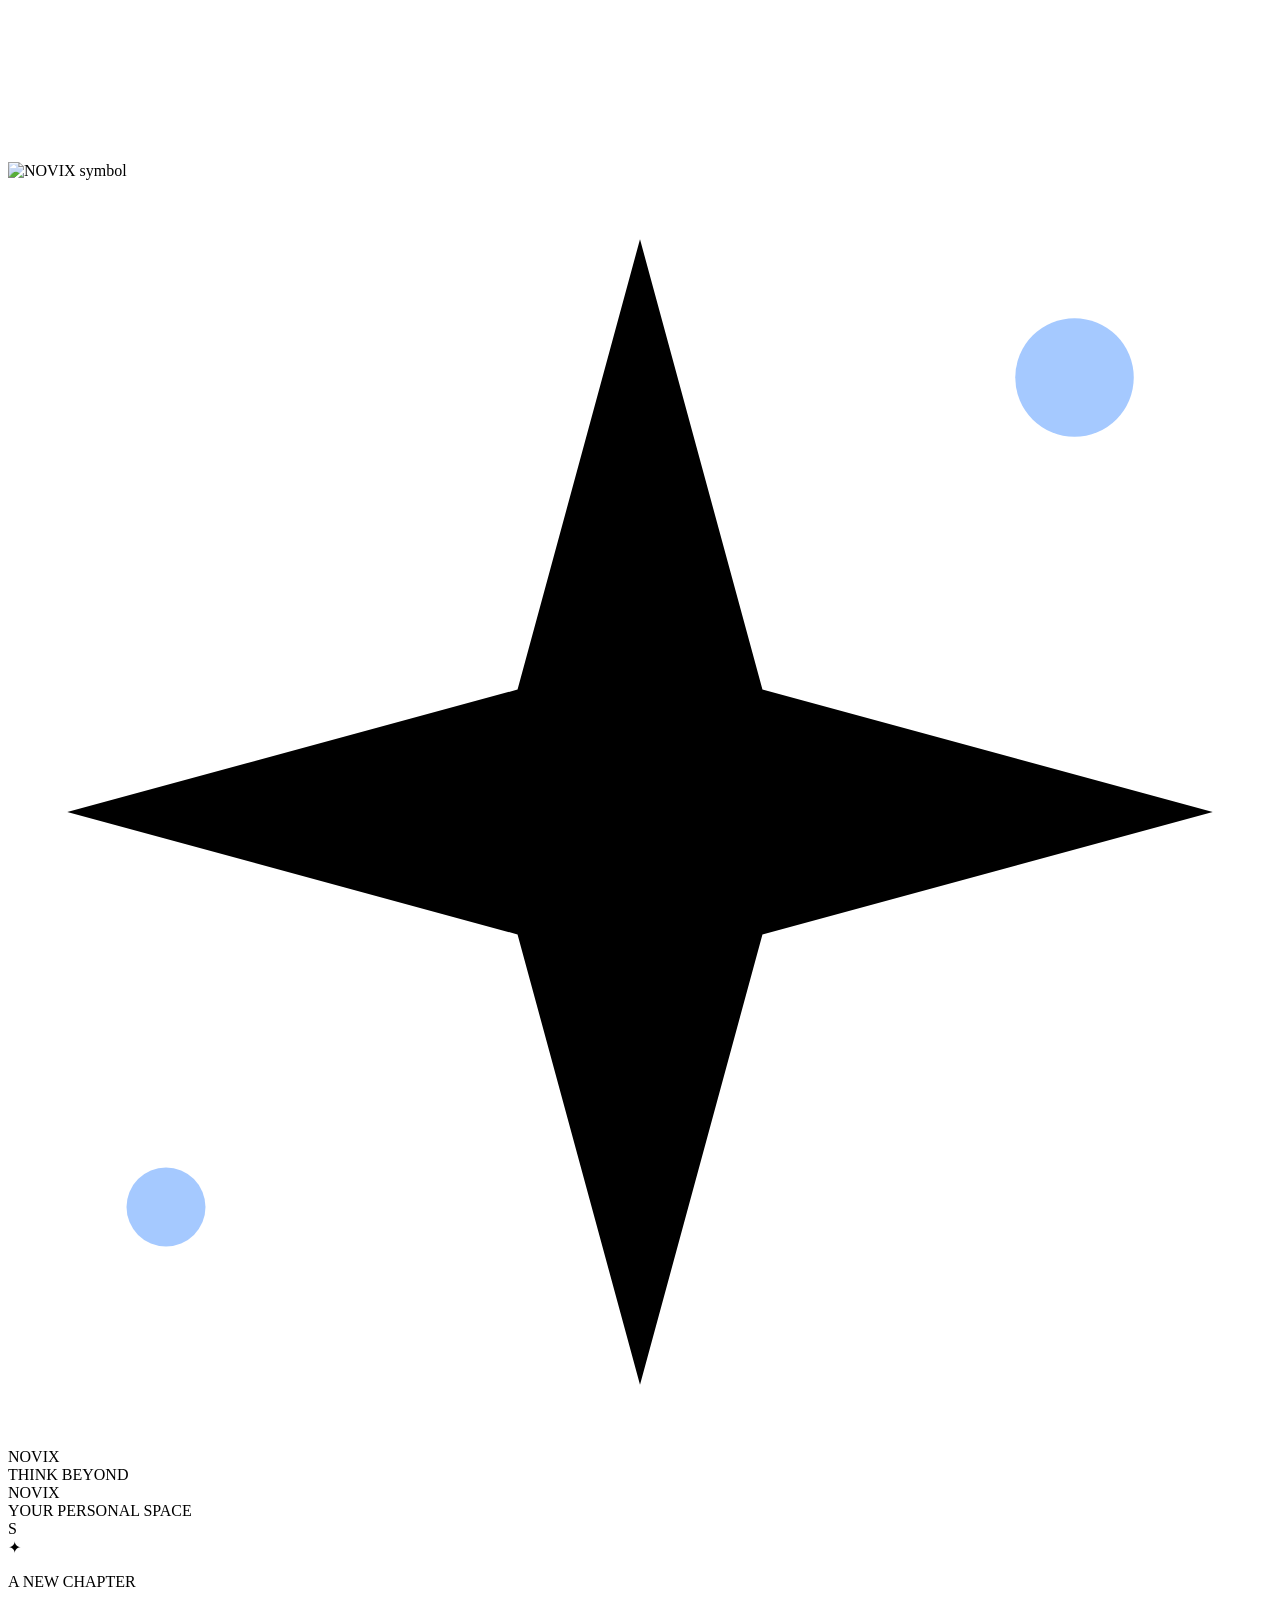
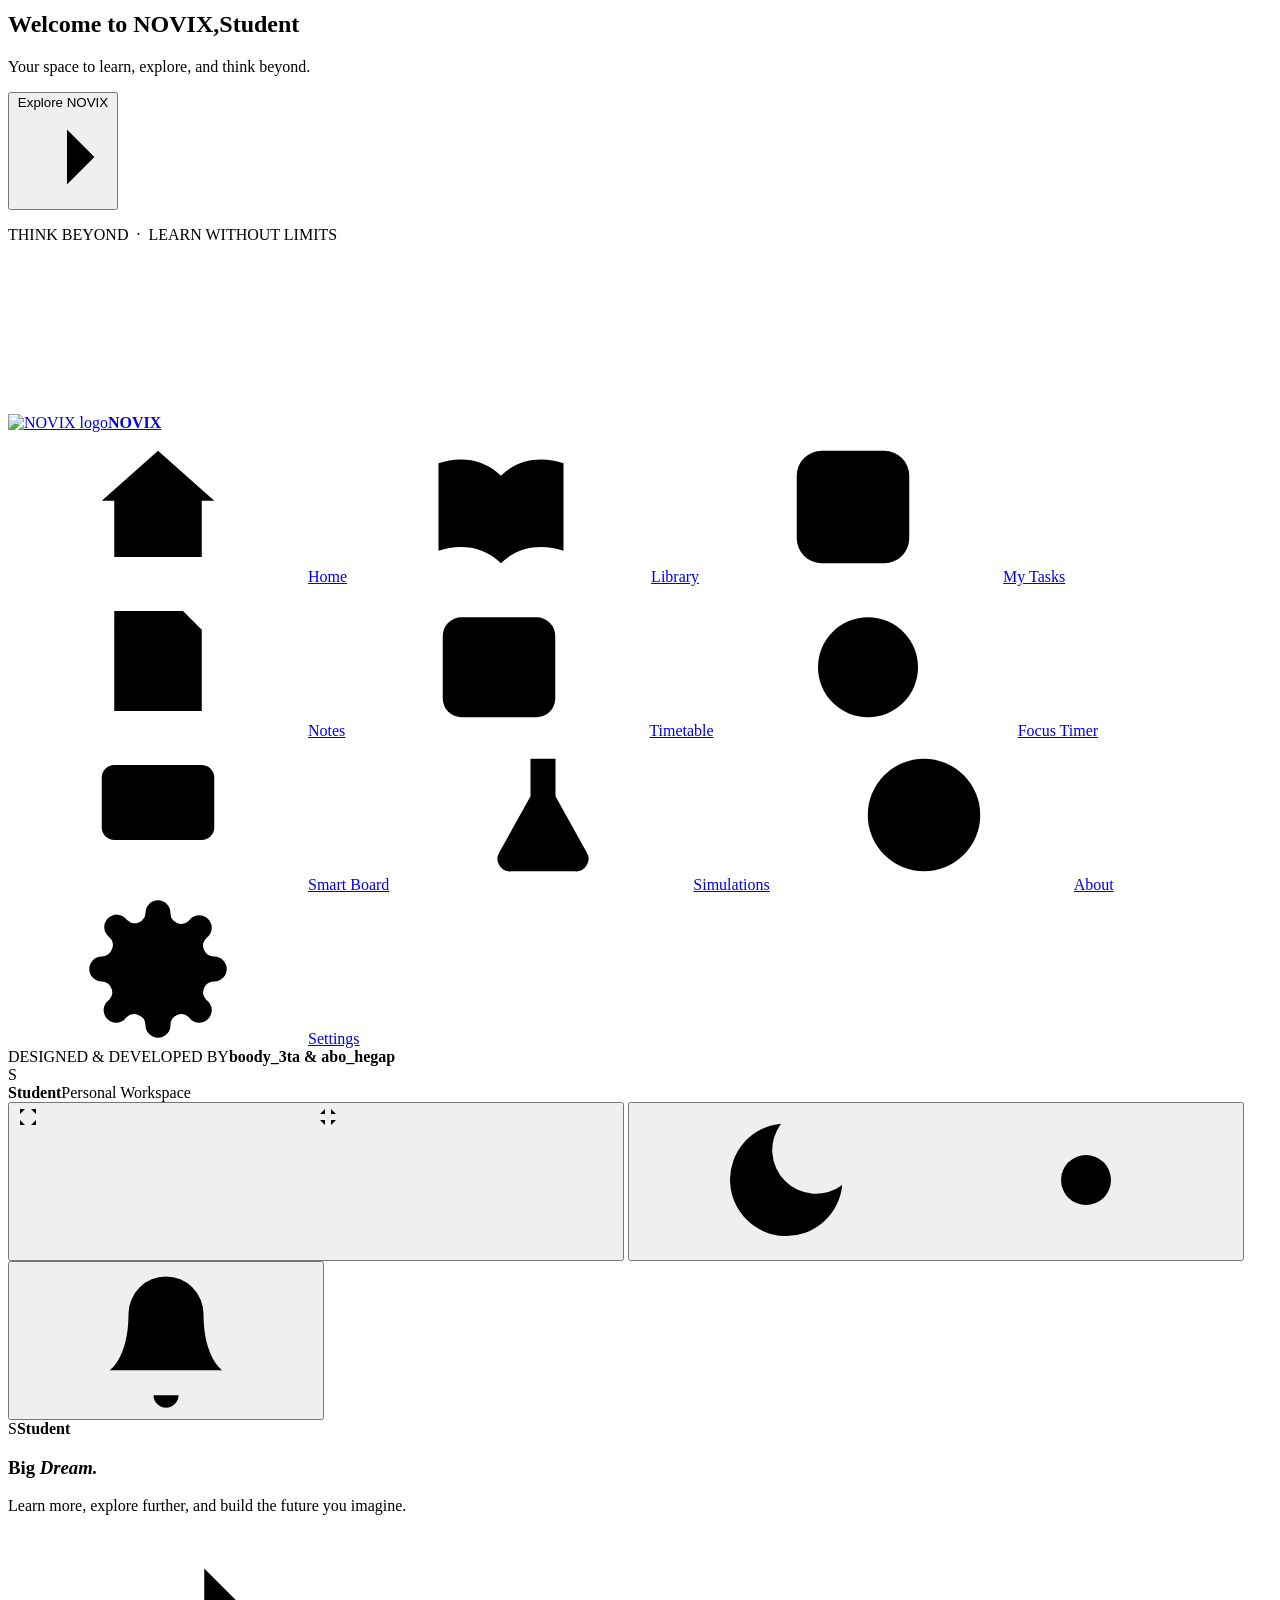
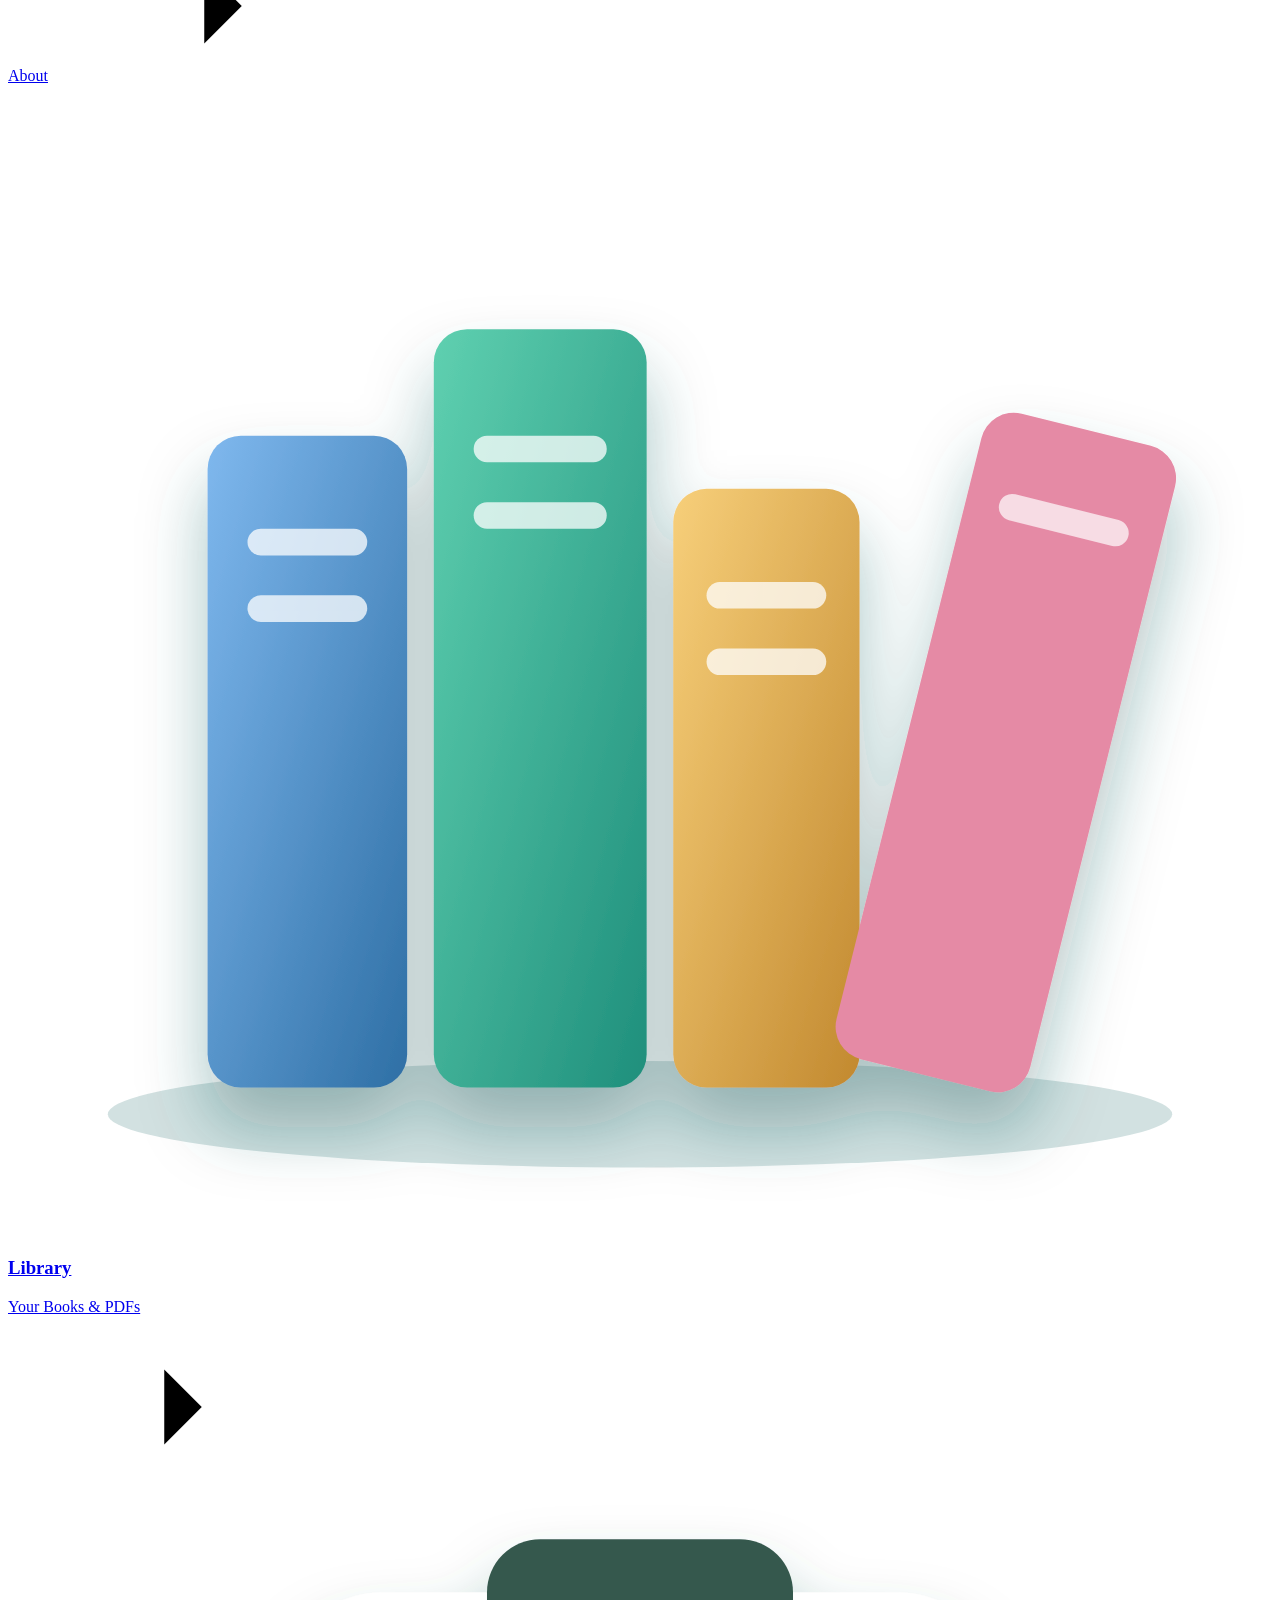
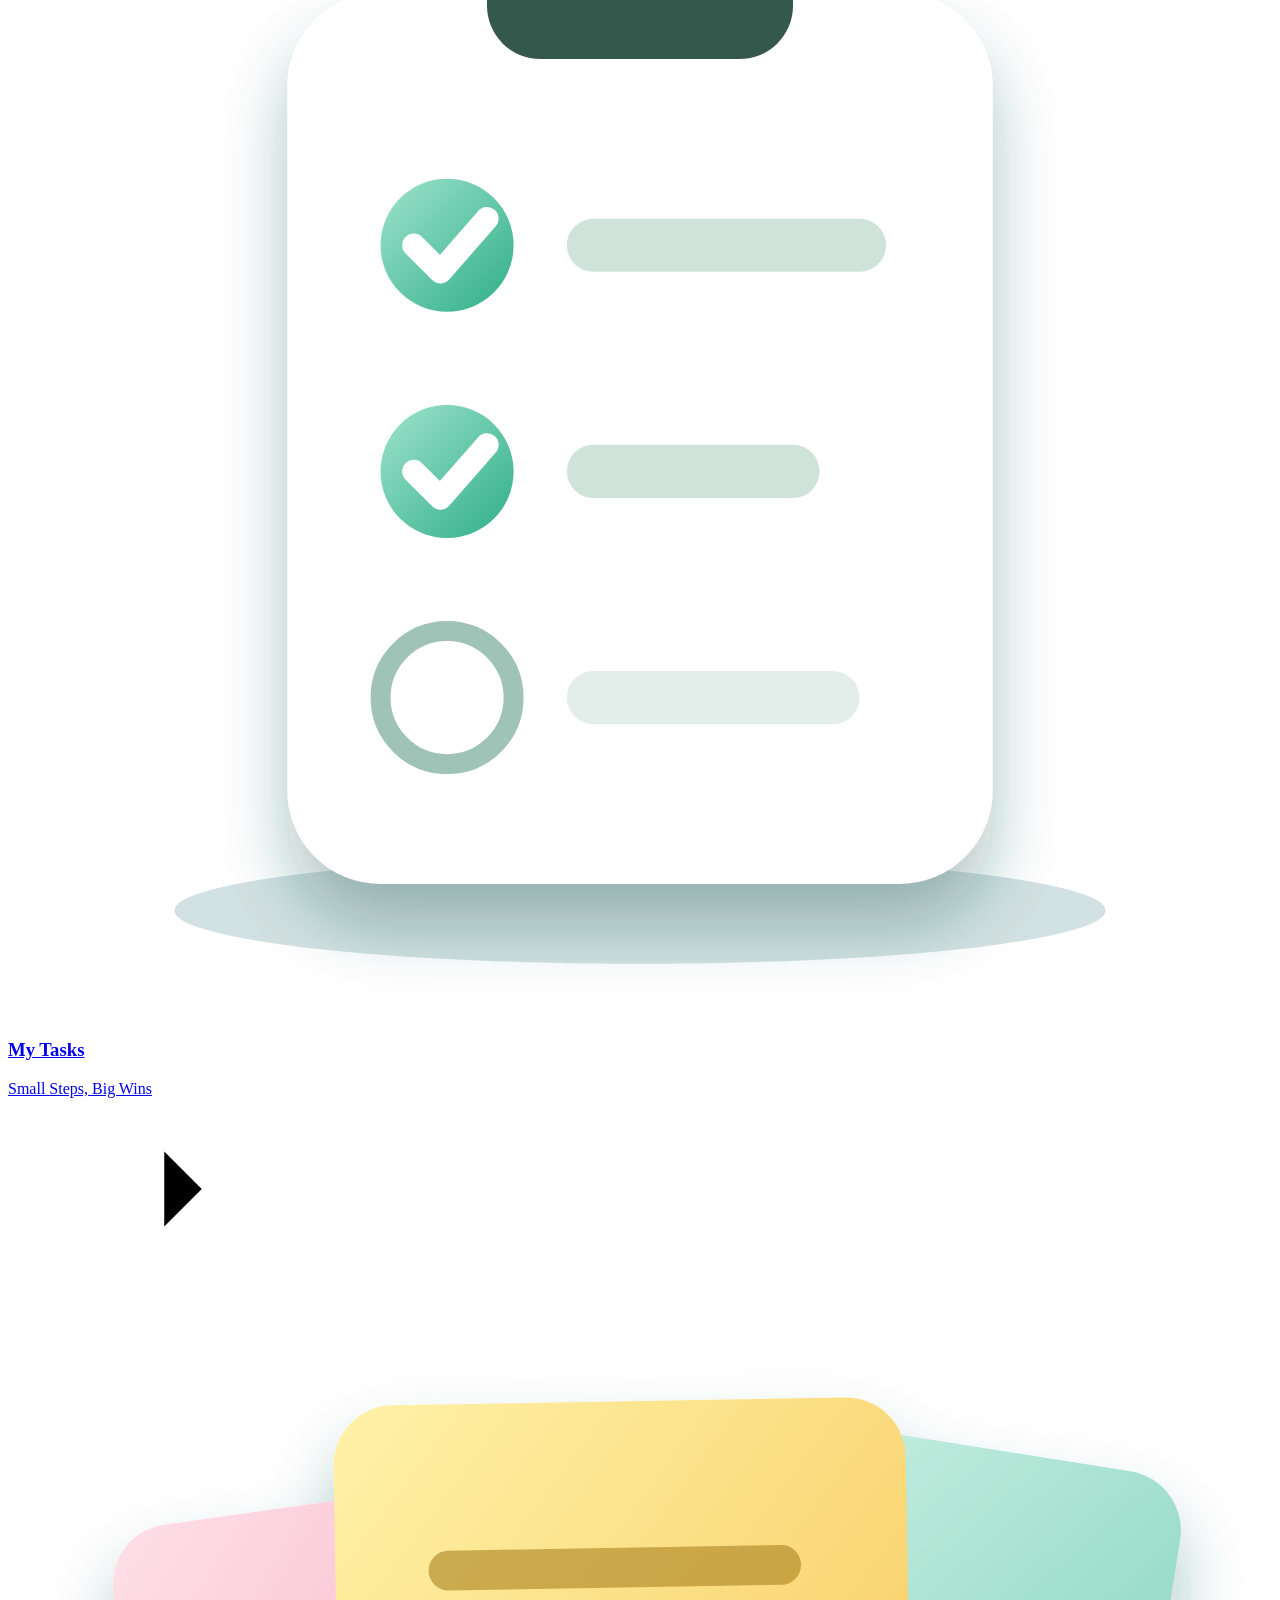
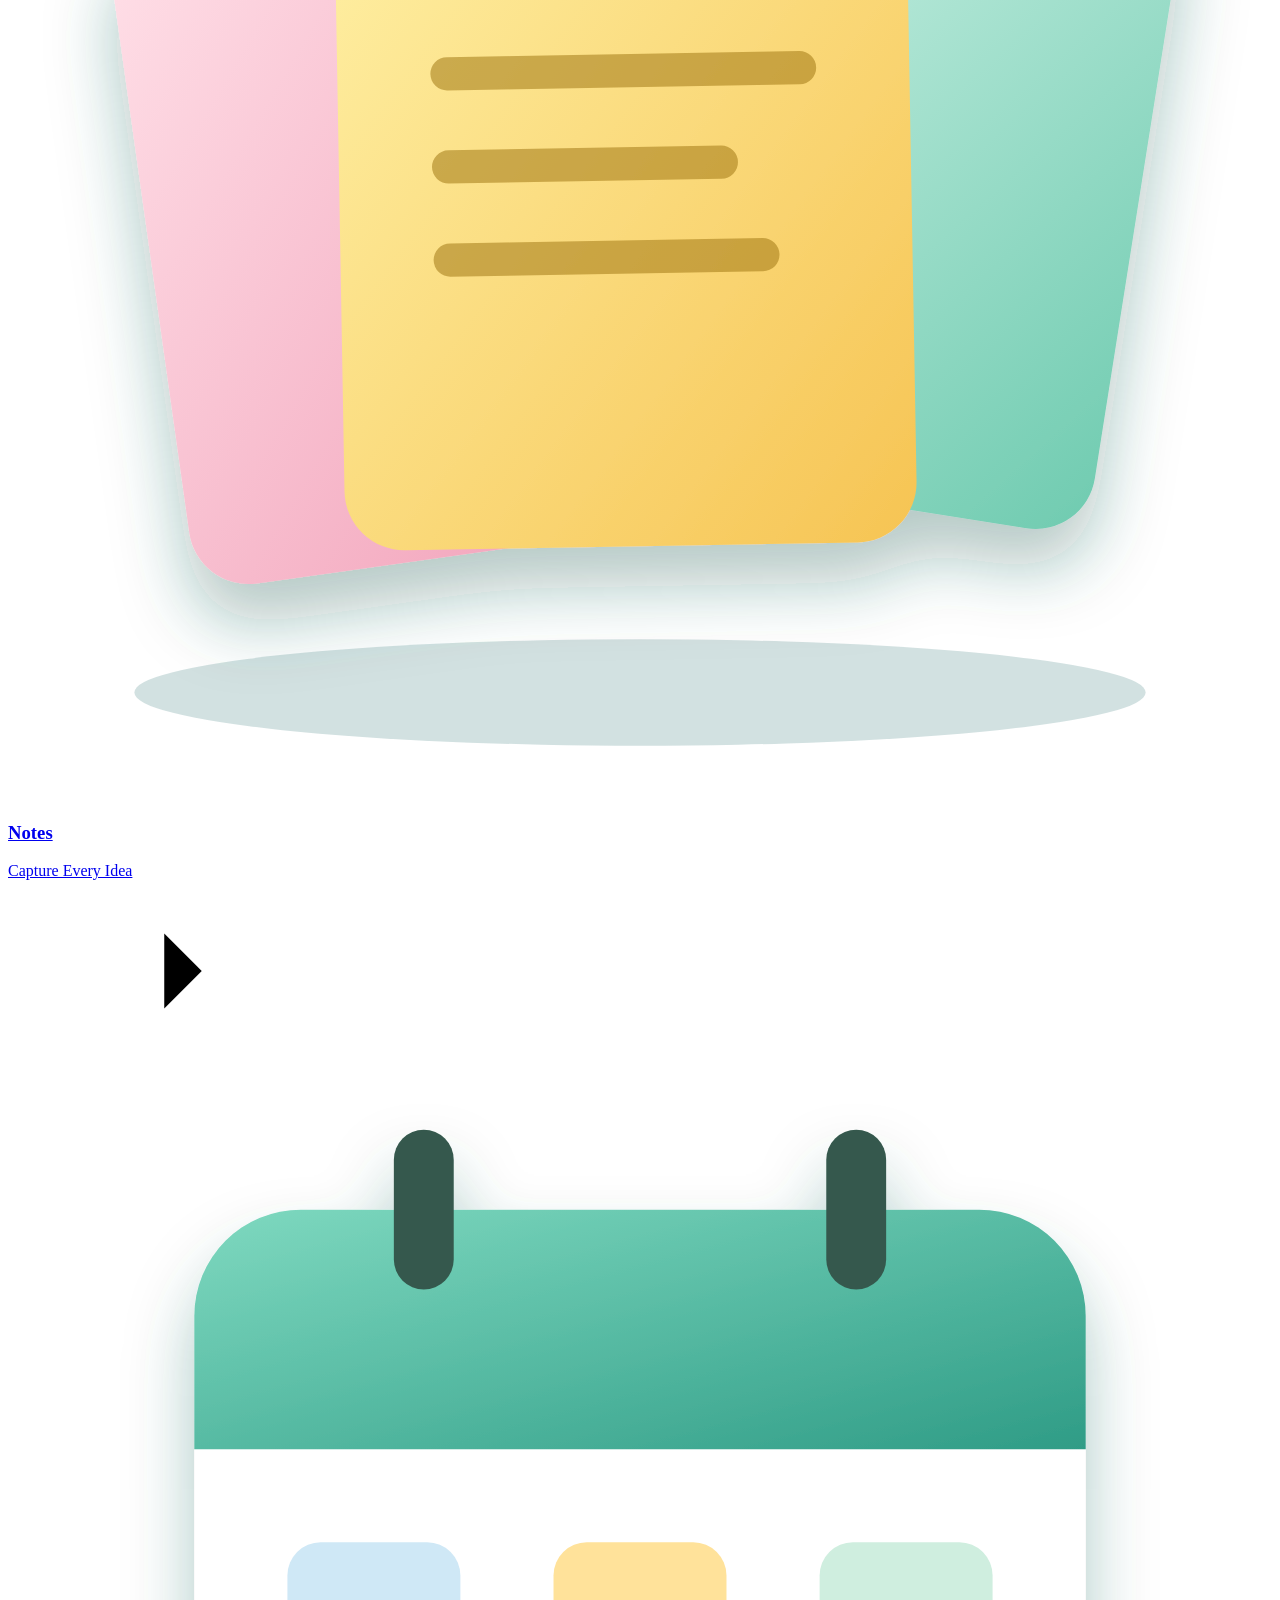
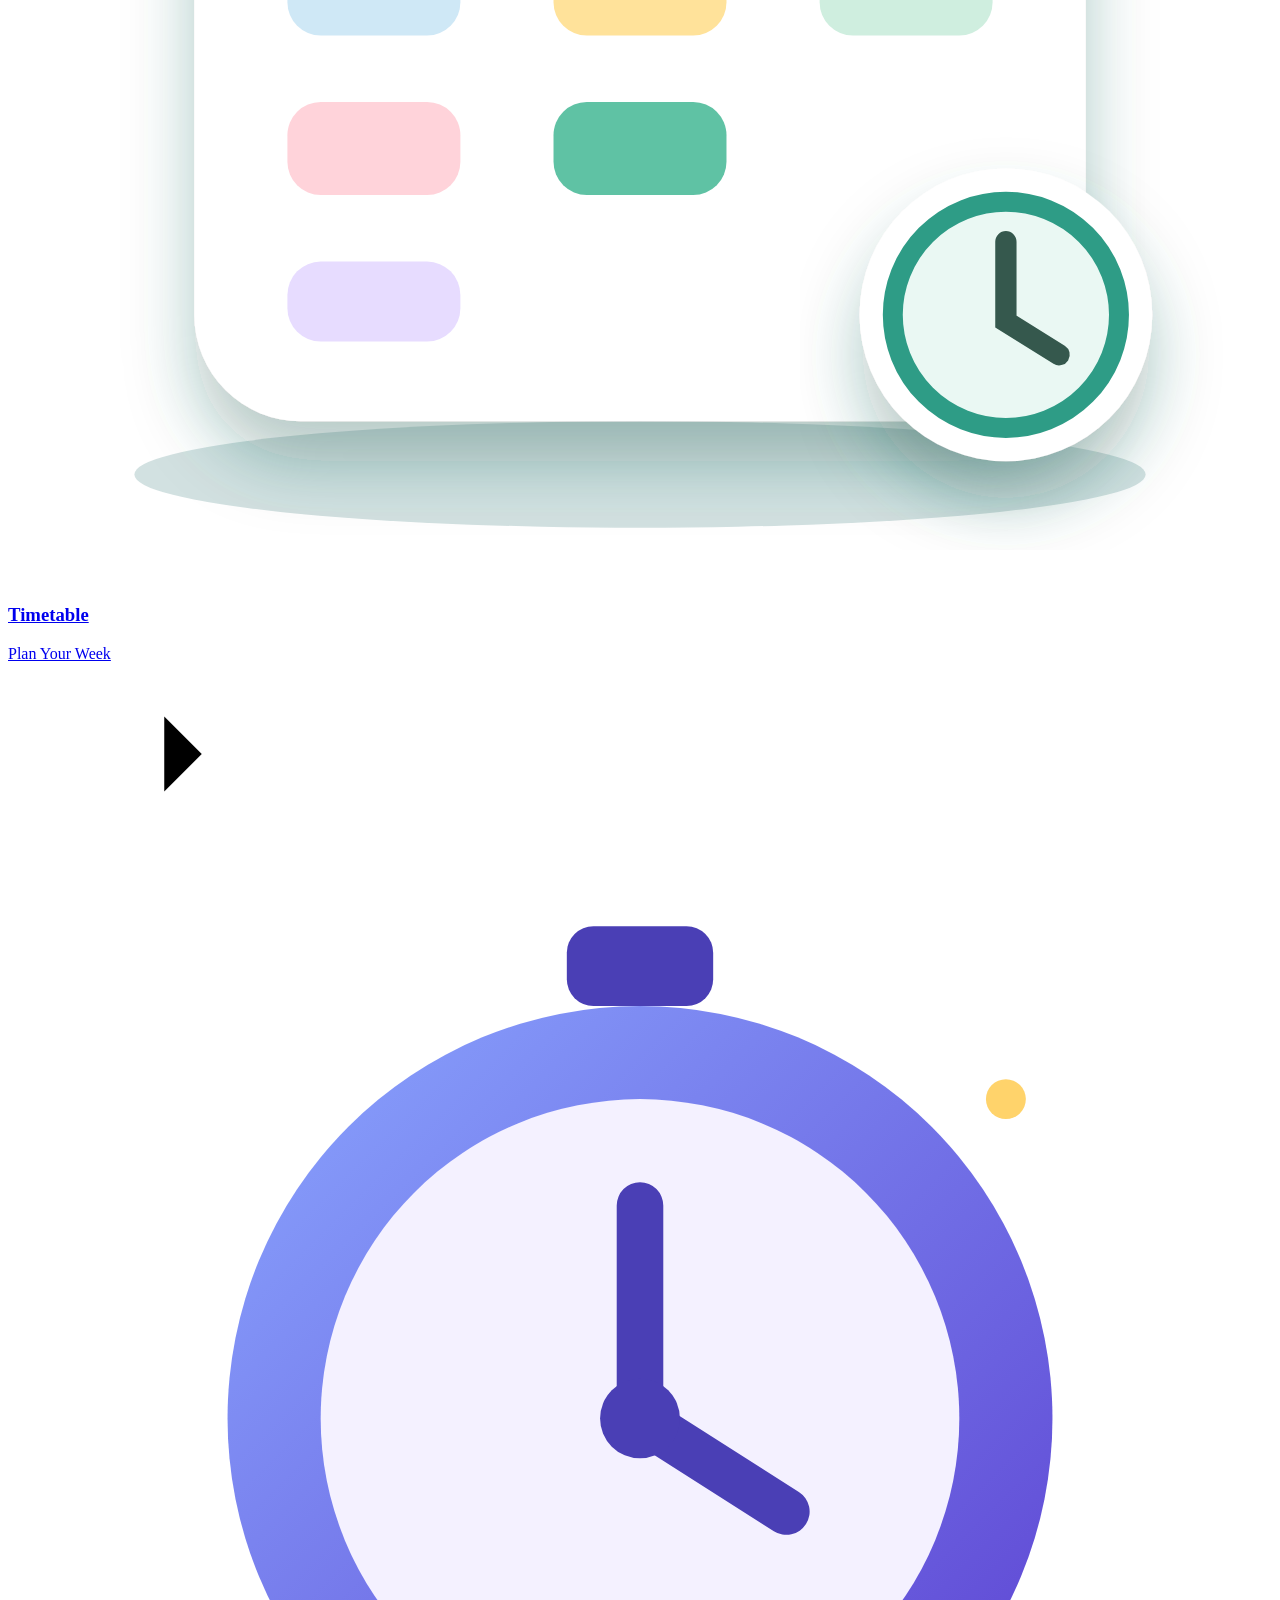
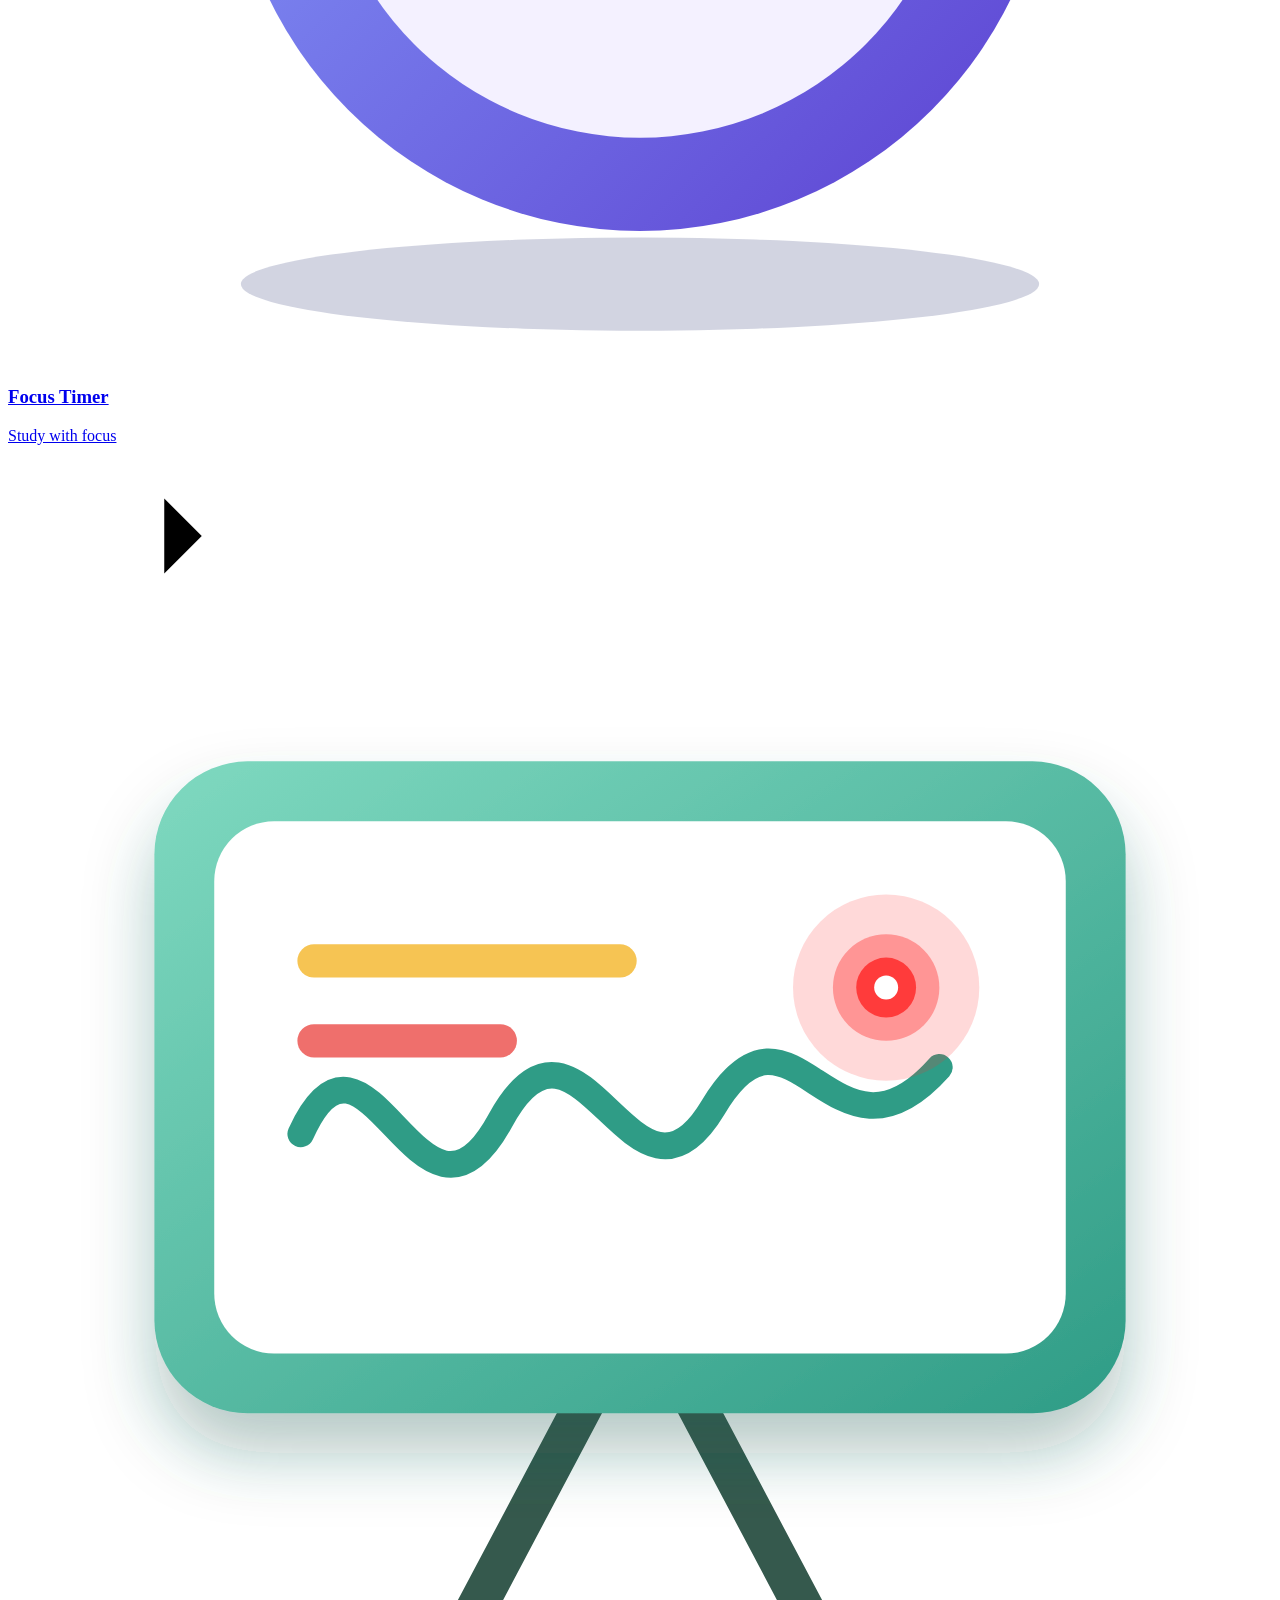
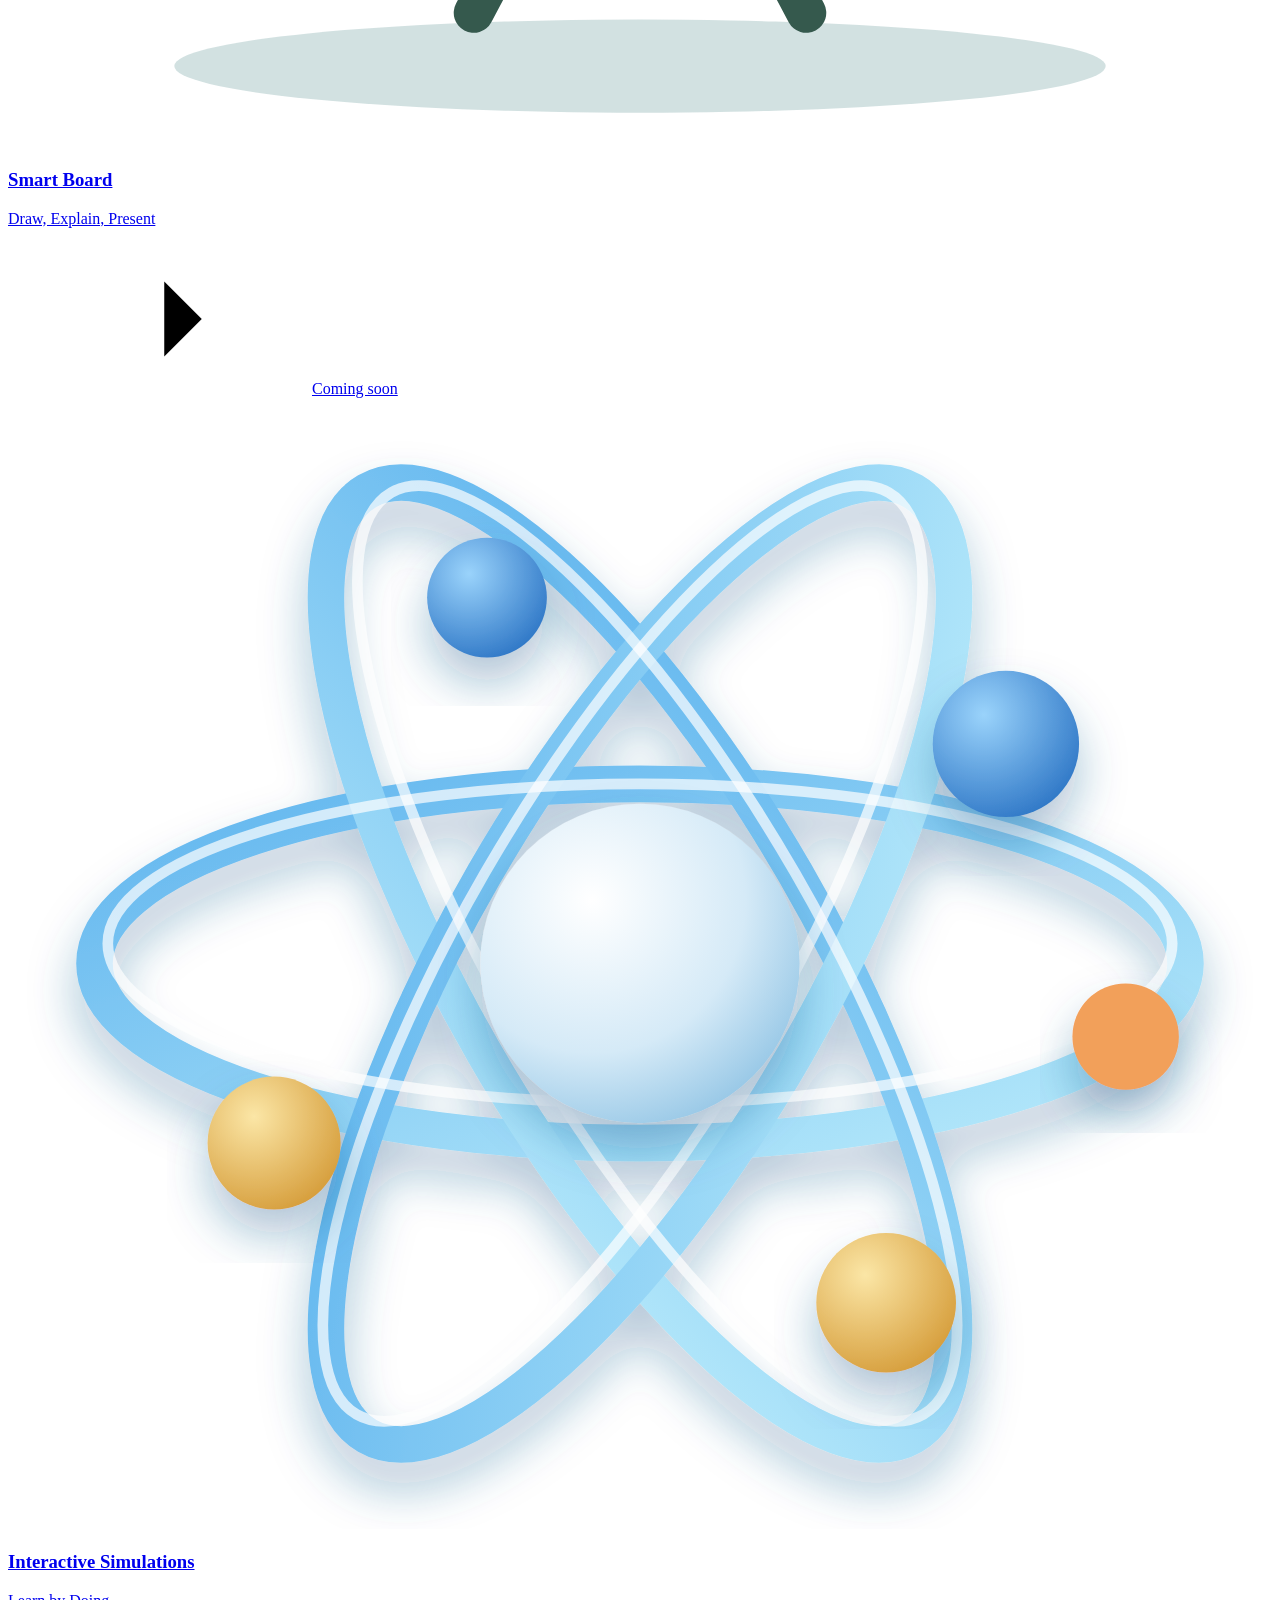
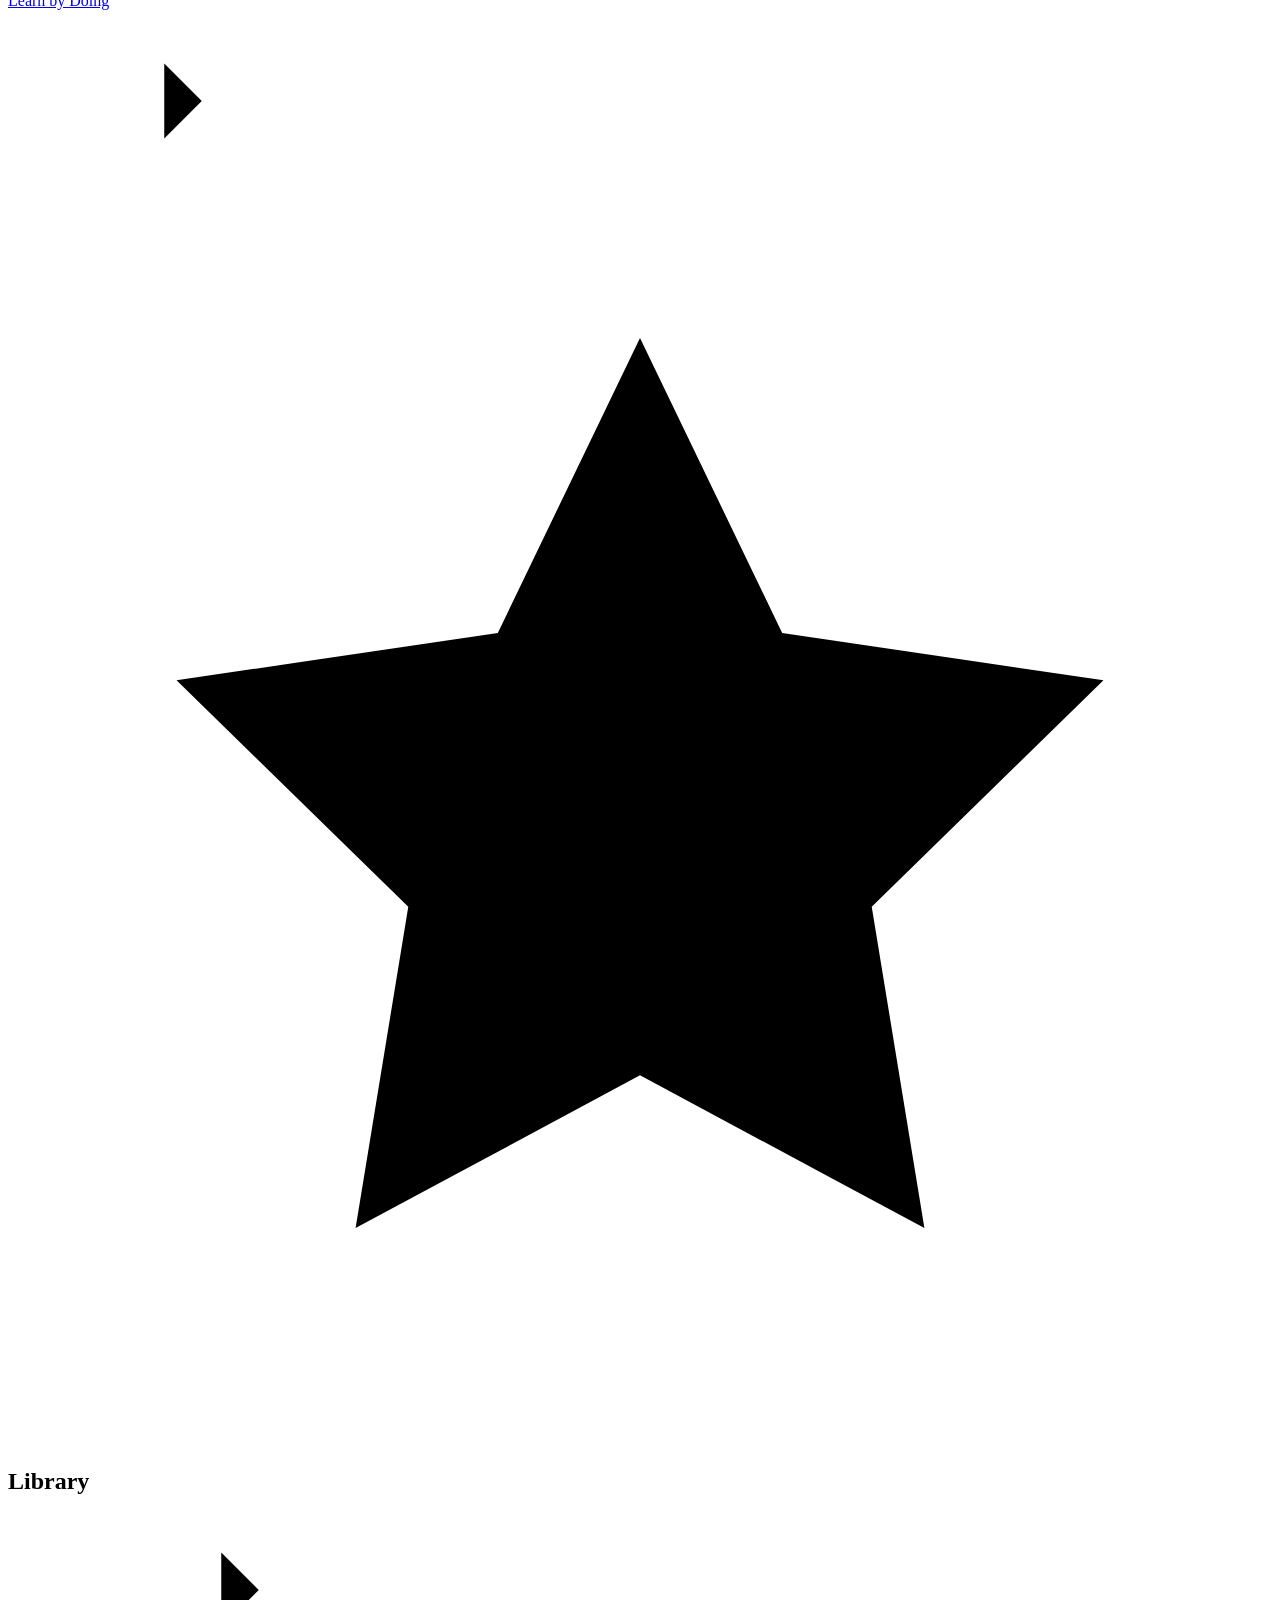
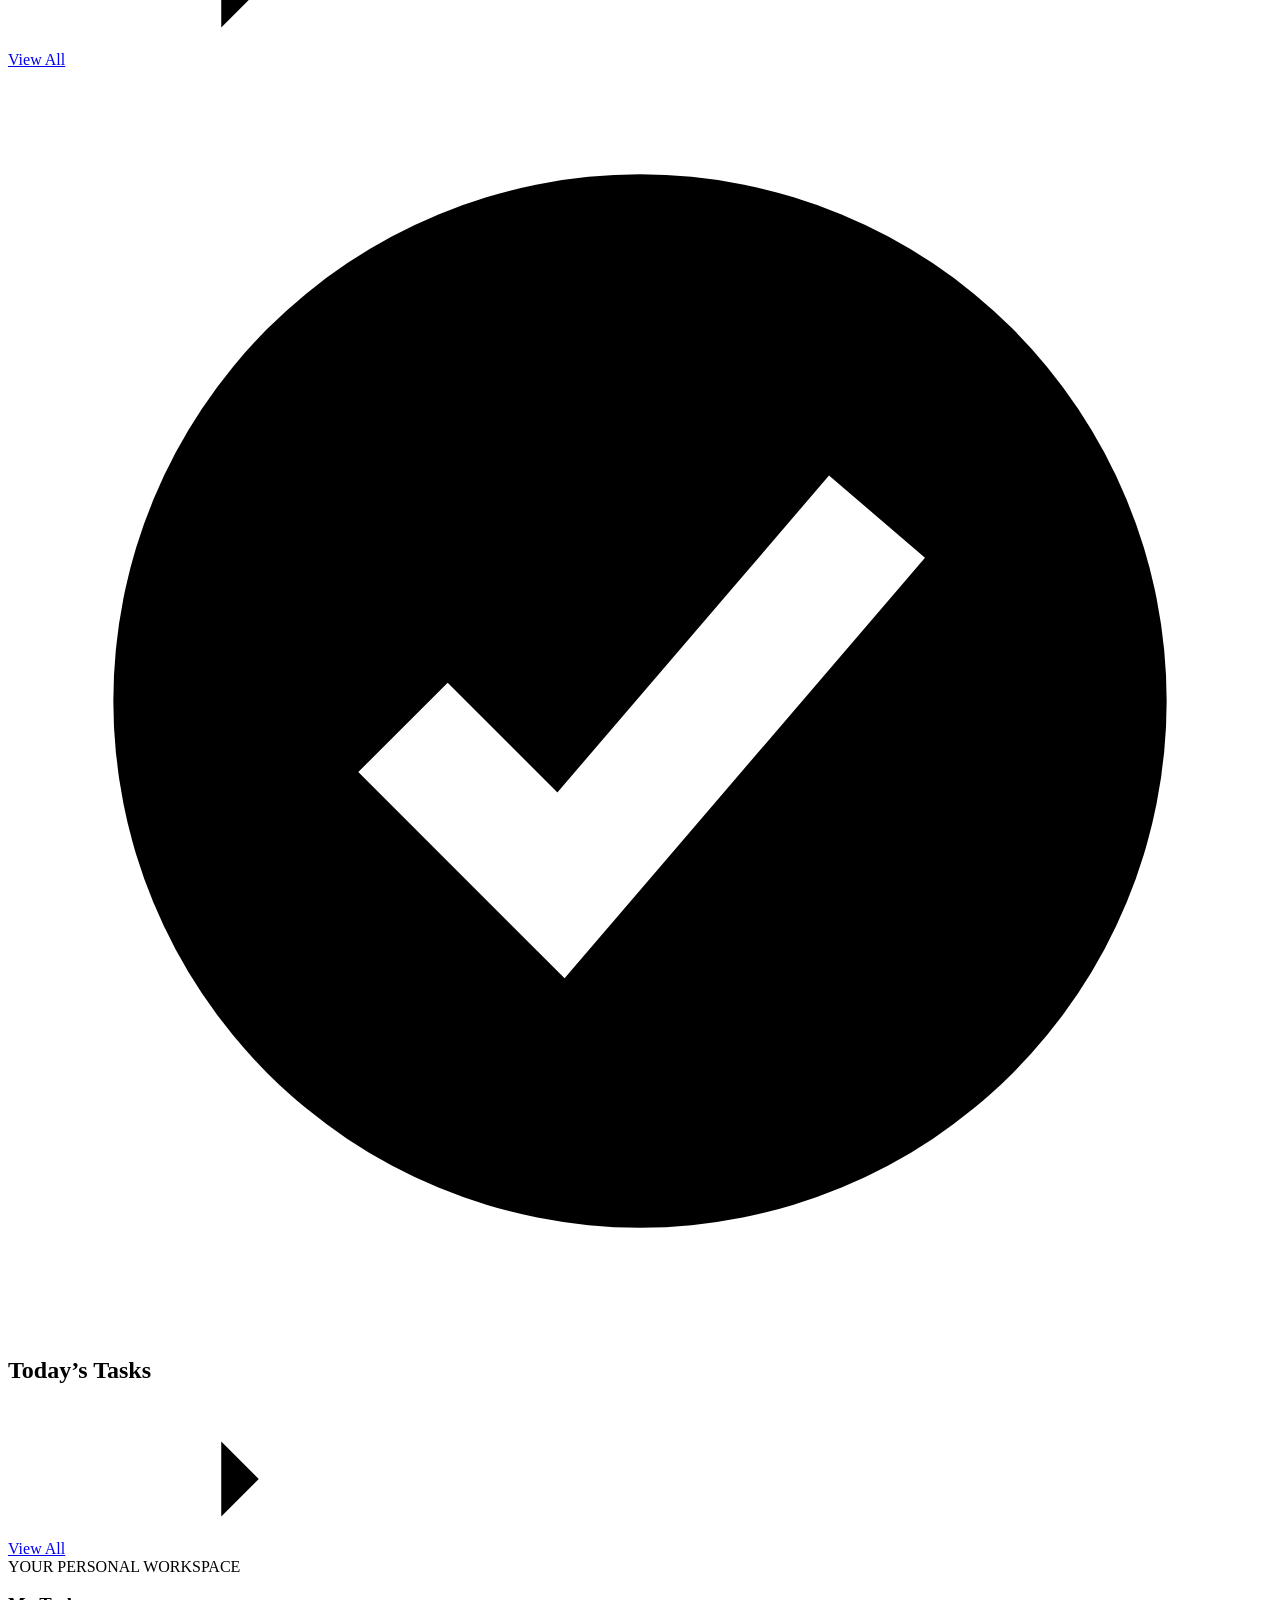
==== index.html @ 7afc20cb "Update index.html" ====
<!doctype html>
<html lang="en" dir="ltr">
<head>
    <meta charset="utf-8">
    <script src="assets/js/boot.js"></script>
    <meta name="viewport" content="width=device-width, initial-scale=1, viewport-fit=cover">
    <title>NOVIX</title>
    <link rel="icon" href="assets/img/favicon.ico?v=7" sizes="any">
    <link rel="icon" type="image/png" sizes="32x32" href="assets/img/novix-tab-32.png?v=7">
    <link rel="icon" type="image/png" sizes="64x64" href="assets/img/novix-tab-64.png?v=7">
    <link rel="apple-touch-icon" href="assets/img/novix-icon-512.png?v=6">
    <meta name="theme-color" content="#f1fbfa">
    <link rel="manifest" href="manifest.webmanifest">
    <meta name="mobile-web-app-capable" content="yes">
    <meta name="apple-mobile-web-app-capable" content="yes">
    <meta name="application-name" content="NOVIX">
    <meta name="apple-mobile-web-app-title" content="NOVIX">
    <link rel="stylesheet" href="assets/css/fonts.css" media="print" onload="this.media='all'">
    <noscript><link rel="stylesheet" href="assets/css/fonts.css"></noscript>
    <link rel="stylesheet" href="assets/css/novix.css">
</head>

<body>
    <div id="novix-opening" class="novix-opening is-playing" role="dialog" aria-modal="true" aria-label="NOVIX welcome experience">
        <div class="opening-aurora" aria-hidden="true"><i></i><i></i><i></i></div>
        <canvas id="novix-opening-fx" aria-hidden="true"></canvas>
        <div class="opening-grid" aria-hidden="true"></div>
        <div class="opening-orbit" aria-hidden="true"></div>
        <section class="opening-intro" aria-label="NOVIX intro">
            <div class="opening-lockup">
                <div class="opening-mark-wrap">
                    <img class="opening-mark" id="novix-opening-logo" src="assets/img/logo.webp" alt="NOVIX symbol">
                    <span class="opening-spark" aria-hidden="true">
          <svg viewBox="0 0 32 32" fill="none"><path d="M16 1.5 19.1 12.9 30.5 16 19.1 19.1 16 30.5 12.9 19.1 1.5 16 12.9 12.9 16 1.5Z" fill="currentColor"/><circle cx="27" cy="5" r="1.5" fill="#A5C9FF"/><circle cx="4" cy="26" r="1" fill="#A5C9FF"/></svg>
        </span>
                </div>
                <div class="opening-word-wrap"><span class="opening-word">NOVIX</span></div>
            </div>
            <div class="opening-tagline">THINK BEYOND</div>
        </section>

        <section class="opening-welcome" id="novix-welcome" aria-hidden="true">
            <div class="welcome-topline">
                <div class="welcome-brand"><img src="assets/img/logo.webp" alt=""><span>NOVIX</span></div>
                <div class="welcome-chip" id="novix-welcome-chip">YOUR PERSONAL SPACE</div>
            </div>
            <div class="welcome-content">
                <div class="welcome-portrait-wrap" aria-hidden="true">
                    <div class="welcome-portrait-halo"></div>
                    <div class="welcome-portrait-ring">
                        <img id="novix-welcome-photo" alt="Profile photo" hidden>
                        <span class="welcome-avatar-fallback" id="novix-welcome-fallback">S</span>
                    </div>
                    <span class="welcome-portrait-star">✦</span>
                </div>
                <div class="welcome-copy">
                    <p class="welcome-kicker" id="novix-welcome-kicker">A NEW CHAPTER</p>
                    <h1 class="welcome-heading"><span id="novix-welcome-greeting">Welcome to NOVIX,</span><strong id="novix-welcome-name">Student</strong></h1>
                    <p class="welcome-message" id="novix-welcome-message">Your space to learn, explore, and think beyond.</p>
                    <button type="button" class="welcome-cta" id="novix-welcome-enter">
          <span id="novix-welcome-enter-label">Explore NOVIX</span>
          <svg viewBox="0 0 24 24" aria-hidden="true"><path d="M4 12h15M13 5l7 7-7 7"/></svg>
        </button>
                </div>
            </div>
            <p class="welcome-foot">THINK BEYOND&nbsp;&nbsp;·&nbsp;&nbsp;LEARN WITHOUT LIMITS</p>
        </section>

    </div>

    <svg class="sprite" aria-hidden="true"><defs>
<symbol id="i-home" viewBox="0 0 24 24"><path d="M3 11l9-8 9 8"/><path d="M5 10v10h14V10"/></symbol>
<symbol id="i-tasks" viewBox="0 0 24 24"><rect x="3" y="3" width="18" height="18" rx="4"/><path d="M8 12l3 3 5-6"/></symbol>
<symbol id="i-pen" viewBox="0 0 24 24"><path d="M4 20l1-4L16 5l3 3L8 19z"/><path d="M14 7l3 3"/></symbol>
<symbol id="i-book" viewBox="0 0 24 24"><path d="M2 5c3-1 7-1 10 2 3-3 7-3 10-2v14c-3-1-7-1-10 2-3-3-7-3-10-2z"/><path d="M12 7v14"/></symbol>
<symbol id="i-flask" viewBox="0 0 24 24"><path d="M9 3h6M10 3v6l-5 9a2 2 0 0 0 2 3h10a2 2 0 0 0 2-3l-5-9V3"/><path d="M7.5 15h9"/></symbol><symbol id="i-timer" viewBox="0 0 24 24"><circle cx="12" cy="13" r="8"/><path d="M12 9v4l2.5 1.5M9 2h6M12 2v3"/></symbol><symbol id="i-board" viewBox="0 0 24 24"><rect x="3" y="4" width="18" height="12" rx="2"/><path d="M8 20l2-4M16 20l-2-4M12 4V2M7 10c1.4-1.8 2.6 1.8 4 0s2.6 1.8 4 0"/></symbol>

<symbol id="i-info" viewBox="0 0 24 24"><circle cx="12" cy="12" r="9"/><path d="M12 11v5M12 7.6h.01"/></symbol><symbol id="i-gear" viewBox="0 0 24 24"><circle cx="12" cy="12" r="3"/><path d="M19.4 15a1.7 1.7 0 0 0 .3 1.9l.1.1a2 2 0 1 1-2.8 2.8l-.1-.1a1.7 1.7 0 0 0-1.9-.3 1.7 1.7 0 0 0-1 1.5V21a2 2 0 1 1-4 0v-.1a1.7 1.7 0 0 0-1.1-1.5 1.7 1.7 0 0 0-1.9.3l-.1.1a2 2 0 1 1-2.8-2.8l.1-.1a1.7 1.7 0 0 0 .3-1.9 1.7 1.7 0 0 0-1.5-1H3a2 2 0 1 1 0-4h.1a1.7 1.7 0 0 0 1.5-1.1 1.7 1.7 0 0 0-.3-1.9l-.1-.1a2 2 0 1 1 2.8-2.8l.1.1a1.7 1.7 0 0 0 1.9.3H9a1.7 1.7 0 0 0 1-1.5V3a2 2 0 1 1 4 0v.1a1.7 1.7 0 0 0 1 1.5 1.7 1.7 0 0 0 1.9-.3l.1-.1a2 2 0 1 1 2.8 2.8l-.1.1a1.7 1.7 0 0 0-.3 1.9V9a1.7 1.7 0 0 0 1.5 1H21a2 2 0 1 1 0 4h-.1a1.7 1.7 0 0 0-1.5 1z"/></symbol>

<symbol id="i-bell" viewBox="0 0 24 24"><path d="M6 8a6 6 0 0 1 12 0c0 7 3 9 3 9H3s3-2 3-9M10 21a2 2 0 0 0 4 0"/></symbol>
<symbol id="i-pin" viewBox="0 0 24 24"><path d="M9 3h6l-1 6 3 3v2H7v-2l3-3zM12 14v7"/></symbol><symbol id="i-notes" viewBox="0 0 24 24"><path d="M5 4h11l3 3v13H5z"/><path d="M15 4v4h4M8 12h8M8 16h6"/></symbol>
<symbol id="i-sun" viewBox="0 0 24 24"><circle cx="12" cy="12" r="4"/><path d="M12 2v2M12 20v2M2 12h2M20 12h2M5 5l1.5 1.5M17.5 17.5L19 19M5 19l1.5-1.5M17.5 6.5L19 5"/></symbol>
<symbol id="i-moon" viewBox="0 0 24 24"><path d="M21 12.8A9 9 0 1 1 11.2 3a7 7 0 0 0 9.8 9.8z"/></symbol>

<symbol id="i-cal" viewBox="0 0 24 24"><rect x="3" y="5" width="18" height="16" rx="3"/><path d="M3 10h18M8 3v4M16 3v4"/></symbol>
<symbol id="i-play" viewBox="0 0 24 24"><circle cx="12" cy="12" r="9"/><path d="M10 8.5l5 3.5-5 3.5z"/></symbol>
<symbol id="i-go" viewBox="0 0 24 24"><path d="M5 12h14M13 6l6 6-6 6"/></symbol>
<symbol id="i-ne" viewBox="0 0 24 24"><path d="M7 17L17 7M8 7h9v9"/></symbol>

<symbol id="i-ck" viewBox="0 0 24 24"><path d="M5 12l5 5 9-10"/></symbol>
<symbol id="i-x" viewBox="0 0 24 24"><path d="M6 6l12 12M18 6L6 18"/></symbol>
<symbol id="i-eraser" viewBox="0 0 24 24"><path d="m7 21-4.3-4.3c-1-1-1-2.5 0-3.4l9.6-9.6c1-1 2.5-1 3.4 0l5.6 5.6c1 1 1 2.5 0 3.4L13 21"/><path d="M22 21H7M5 11l9 9"/></symbol><symbol id="i-undo" viewBox="0 0 24 24"><path d="M9 14L4 9l5-5"/><path d="M4 9h10.5a5.5 5.5 0 0 1 0 11H11"/></symbol><symbol id="i-redo" viewBox="0 0 24 24"><path d="M15 14l5-5-5-5"/><path d="M20 9H9.5a5.5 5.5 0 0 0 0 11H13"/></symbol><symbol id="i-grid" viewBox="0 0 24 24"><rect x="3" y="3" width="18" height="18" rx="3"/><path d="M3 9h18M3 15h18M9 3v18M15 3v18"/></symbol><symbol id="i-trash" viewBox="0 0 24 24"><path d="M3 6h18M8 6V4h8v2M6 6l1 14h10l1-14M10 11v6M14 11v6"/></symbol><symbol id="i-spark" viewBox="0 0 24 24"><path d="M12 3l1.8 5.2L19 10l-5.2 1.8L12 17l-1.8-5.2L5 10l5.2-1.8z"/><path d="M19 16l.8 2.2L22 19l-2.2.8L19 22l-.8-2.2L16 19l2.2-.8z"/></symbol><symbol id="i-plus" viewBox="0 0 24 24"><path d="M12 5v14M5 12h14"/></symbol><symbol id="i-cl" viewBox="0 0 24 24"><path d="M15 6l-6 6 6 6"/></symbol><symbol id="i-cr" viewBox="0 0 24 24"><path d="M9 6l6 6-6 6"/></symbol></defs></svg>
    <div class="app">
        <aside class="side">
            <div class="side-bg" aria-hidden="true"></div>
            <a class="brand" href="#/home" aria-label="NOVIX"><img src="assets/img/logo.webp" alt="NOVIX logo"><b>NOVIX</b></a>
            <nav id="nav" aria-label="Main">
                <a href="#/home" data-v="home"><svg class="i"><use href="#i-home"/></svg><span data-t>Home</span></a>
                <a href="#/library" data-v="library"><svg class="i"><use href="#i-book"/></svg><span data-t>Library</span></a>
                <a href="#/tasks" data-v="tasks"><svg class="i"><use href="#i-tasks"/></svg><span data-t>My Tasks</span></a>
                <a href="#/notes" data-v="notes"><svg class="i"><use href="#i-notes"/></svg><span data-t>Notes</span></a>
                <a href="#/timetable" data-v="timetable"><svg class="i"><use href="#i-cal"/></svg><span data-t>Timetable</span></a>

                <a href="#/focus" data-v="focus"><svg class="i"><use href="#i-timer"/></svg><span data-t>Focus Timer</span></a>
                <a href="#/smartboard" data-v="smartboard"><svg class="i"><use href="#i-board"/></svg><span data-t>Smart Board</span></a>
                <a href="#/sims" data-v="sims" class="is-soon"><svg class="i"><use href="#i-flask"/></svg><span data-t>Simulations</span><i class="soon-dot" aria-hidden="true"></i></a>
                <a href="#/about" data-v="about"><svg class="i"><use href="#i-info"/></svg><span data-t>About</span></a>
                <a href="#/settings" data-v="settings"><svg class="i"><use href="#i-gear"/></svg><span data-t>Settings</span></a>
            </nav>
            <div class="developer-credit" aria-label="Developer credit"><span data-t>DESIGNED &amp; DEVELOPED BY</span><strong>boody_3ta &amp; abo_hegap</strong></div>
            <div class="side-profile">
                <div class="profile-avatar" id="sideAv">S</div>
                <div class="profile-meta"><b id="sideName">Student</b><span data-t>Personal Workspace</span></div>

            </div>
        </aside>
        <section class="main">
            <header class="top">
                <button class="theme-btn fs-btn" id="fsBtn" type="button" aria-label="Full screen" title="Full screen"><svg class="i ic-exp"><path d="M4 9V4h5M20 9V4h-5M4 15v5h5M20 15v5h-5"/></svg><svg class="i ic-cmp"><path d="M9 4v5H4M15 4v5h5M9 20v-5H4M15 20v-5h5"/></svg></button>
                <button class="theme-btn" role="switch" id="themeSw" type="button" aria-checked="true" aria-label="Dark mode" title="Dark mode"><svg class="i ic-moon"><use href="#i-moon"/></svg><svg class="i ic-sun"><use href="#i-sun"/></svg></button>
                <button class="ib" id="bell" aria-label="Notifications"><svg class="i"><use href="#i-bell"/></svg><span class="dot" id="dot"></span></button>
                <div class="user"><span class="av" id="av">S</span><b id="uname">Student</b></div>
            </header>

            <section class="view" id="v-home">
                <div class="hero">
                    <div style="position:relative;z-index:1"><h1><span data-t>Big</span> <em data-t>Dream.</em></h1>
                        <p data-t>Learn more, explore further, and build the future you imagine.</p><a class="btn" href="#/about"><span data-t>About</span><svg class="i flip"><use href="#i-go"/></svg></a>
                    </div><img class="bg" src="assets/img/welcome-bg.webp" alt="" decoding="async">
                </div>
                <div class="feat">
                    <a class="fc k3" href="#/library"><svg class="art" viewBox="0 0 190 170" aria-hidden="true"><defs><linearGradient id="lbA" x1="0" y1="0" x2="1" y2="1"><stop offset="0" stop-color="#5fd0b0"/><stop offset="1" stop-color="#1f8f7c"/></linearGradient><linearGradient id="lbB" x1="0" y1="0" x2="1" y2="1"><stop offset="0" stop-color="#7fb8ee"/><stop offset="1" stop-color="#2e6fa5"/></linearGradient><linearGradient id="lbC" x1="0" y1="0" x2="1" y2="1"><stop offset="0" stop-color="#f7cf7a"/><stop offset="1" stop-color="#c2892f"/></linearGradient><filter id="lbS" x="-20%" y="-20%" width="150%" height="150%"><feDropShadow dx="0" dy="6" stdDeviation="5" flood-color="#1f5a5a" flood-opacity=".35"/></filter></defs><ellipse cx="95" cy="152" rx="80" ry="8" fill="#1f6a6a" opacity=".2"/><g filter="url(#lbS)"><rect x="30" y="50" width="30" height="98" rx="5" fill="url(#lbB)"/><rect x="64" y="34" width="32" height="114" rx="5" fill="url(#lbA)"/><rect x="100" y="58" width="28" height="90" rx="5" fill="url(#lbC)"/><g transform="rotate(14 150 110)"><rect x="132" y="48" width="30" height="100" rx="5" fill="#e58aa5"/><rect x="137" y="60" width="20" height="4" rx="2" fill="#fff" opacity=".7"/></g></g><g fill="#fff" opacity=".75"><rect x="36" y="64" width="18" height="4" rx="2"/><rect x="36" y="74" width="18" height="4" rx="2"/><rect x="70" y="50" width="20" height="4" rx="2"/><rect x="70" y="60" width="20" height="4" rx="2"/><rect x="105" y="72" width="18" height="4" rx="2"/><rect x="105" y="82" width="18" height="4" rx="2"/></g></svg><div><h3 data-t>Library</h3><p data-t>Your Books &amp; PDFs</p></div><span class="go"><svg class="i flip"><use href="#i-go"/></svg></span></a>
                    <a class="fc k1" href="#/tasks"><svg class="art" viewBox="0 0 190 170" aria-hidden="true"><defs><linearGradient id="tkA" x1="0" y1="0" x2="1" y2="1"><stop offset="0" stop-color="#9fe3cc"/><stop offset="1" stop-color="#2fae88"/></linearGradient><filter id="tkS" x="-20%" y="-20%" width="150%" height="150%"><feDropShadow dx="0" dy="6" stdDeviation="5" flood-color="#1f5a50" flood-opacity=".35"/></filter></defs><ellipse cx="95" cy="154" rx="70" ry="8" fill="#1f6a6a" opacity=".2"/><g filter="url(#tkS)"><rect x="42" y="16" width="106" height="134" rx="14" fill="#fff"/><rect x="72" y="8" width="46" height="18" rx="8" fill="#35594d"/></g><g fill="none" stroke-linecap="round" stroke-linejoin="round"><circle cx="66" cy="54" r="10" fill="url(#tkA)"/><path d="M61 54l4 4 7-8" stroke="#fff" stroke-width="3.5"/><rect x="84" y="50" width="48" height="8" rx="4" fill="#cfe3da" stroke="none"/><circle cx="66" cy="88" r="10" fill="url(#tkA)"/><path d="M61 88l4 4 7-8" stroke="#fff" stroke-width="3.5"/><rect x="84" y="84" width="38" height="8" rx="4" fill="#cfe3da" stroke="none"/><circle cx="66" cy="122" r="10" fill="none" stroke="#9fc3b6" stroke-width="3"/><rect x="84" y="118" width="44" height="8" rx="4" fill="#e3eeea" stroke="none"/></g></svg><div><h3 data-t>My Tasks</h3><p data-t>Small Steps, Big Wins</p></div><span class="go"><svg class="i flip"><use href="#i-go"/></svg></span></a>
                    <a class="fc k2" href="#/notes"><svg class="art" viewBox="0 0 190 170" aria-hidden="true"><defs><linearGradient id="ntA" x1="0" y1="0" x2="1" y2="1"><stop offset="0" stop-color="#fff2a8"/><stop offset="1" stop-color="#f6c453"/></linearGradient><linearGradient id="ntB" x1="0" y1="0" x2="1" y2="1"><stop offset="0" stop-color="#ffe0e8"/><stop offset="1" stop-color="#f09ab4"/></linearGradient><linearGradient id="ntC" x1="0" y1="0" x2="1" y2="1"><stop offset="0" stop-color="#d6f5ea"/><stop offset="1" stop-color="#6fcbb0"/></linearGradient><filter id="ntS" x="-20%" y="-20%" width="150%" height="150%"><feDropShadow dx="0" dy="6" stdDeviation="5" flood-color="#1f5a50" flood-opacity=".33"/></filter></defs><ellipse cx="95" cy="154" rx="76" ry="8" fill="#1f6a6a" opacity=".2"/><g filter="url(#ntS)"><g transform="rotate(9 135 90)"><rect x="86" y="26" width="82" height="100" rx="9" fill="url(#ntC)"/></g><g transform="rotate(-8 60 90)"><rect x="22" y="34" width="80" height="100" rx="9" fill="url(#ntB)"/></g><g transform="rotate(-1 95 90)"><rect x="50" y="20" width="86" height="112" rx="9" fill="url(#ntA)"/><g fill="#a37a16" opacity=".55"><rect x="64" y="42" width="56" height="6" rx="3"/><rect x="64" y="58" width="58" height="5" rx="2.5"/><rect x="64" y="72" width="46" height="5" rx="2.5"/><rect x="64" y="86" width="52" height="5" rx="2.5"/></g></g></g></svg><div><h3 data-t>Notes</h3><p data-t>Capture Every Idea</p></div><span class="go"><svg class="i flip"><use href="#i-go"/></svg></span></a>
                    <a class="fc k1" href="#/timetable"><svg class="art" viewBox="0 0 190 170" aria-hidden="true"><defs><linearGradient id="ttA" x1="0" y1="0" x2="1" y2="1"><stop offset="0" stop-color="#7fd9c0"/><stop offset="1" stop-color="#2f9c86"/></linearGradient><filter id="ttS" x="-20%" y="-20%" width="150%" height="150%"><feDropShadow dx="0" dy="6" stdDeviation="5" flood-color="#1f5a50" flood-opacity=".33"/></filter></defs><ellipse cx="95" cy="154" rx="76" ry="8" fill="#1f6a6a" opacity=".2"/><g filter="url(#ttS)"><rect x="28" y="24" width="134" height="122" rx="16" fill="#fff"/><path d="M28 40a16 16 0 0 1 16-16h102a16 16 0 0 1 16 16v20H28z" fill="url(#ttA)"/><rect x="58" y="12" width="9" height="24" rx="4.5" fill="#35594d"/><rect x="123" y="12" width="9" height="24" rx="4.5" fill="#35594d"/></g><g><rect x="42" y="74" width="26" height="14" rx="5" fill="#cfe8f6"/><rect x="82" y="74" width="26" height="14" rx="5" fill="#ffe29a"/><rect x="122" y="74" width="26" height="14" rx="5" fill="#cfeedf"/><rect x="42" y="98" width="26" height="14" rx="5" fill="#ffd3da"/><rect x="82" y="98" width="26" height="14" rx="5" fill="#5fc2a4"/><rect x="42" y="122" width="26" height="12" rx="5" fill="#e7dcff"/></g><g transform="translate(128 108)" filter="url(#ttS)"><circle cx="22" cy="22" r="22" fill="#fff"/><circle cx="22" cy="22" r="17" fill="#eaf8f3" stroke="#2f9c86" stroke-width="3"/><path d="M22 11v12l8 5" fill="none" stroke="#35594d" stroke-width="3.2" stroke-linecap="round"/></g></svg><div><h3 data-t>Timetable</h3><p data-t>Plan Your Week</p></div><span class="go"><svg class="i flip"><use href="#i-go"/></svg></span></a>
                    <a class="fc k2" href="#/focus"><svg class="art" viewBox="0 0 190 170" aria-hidden="true"><defs><linearGradient id="fxA" x1="0" y1="0" x2="1" y2="1"><stop offset="0" stop-color="#8aa6ff"/><stop offset="1" stop-color="#5b3fd0"/></linearGradient></defs><ellipse cx="95" cy="158" rx="60" ry="7" fill="#1f2a6a" opacity=".2"/><rect x="84" y="14" width="22" height="12" rx="4" fill="#4a3fb5"/><circle cx="95" cy="88" r="62" fill="url(#fxA)"/><circle cx="95" cy="88" r="48" fill="#f4f1ff"/><path d="M95 88V56M95 88l22 14" stroke="#4a3fb5" stroke-width="7" stroke-linecap="round"/><circle cx="95" cy="88" r="6" fill="#4a3fb5"/><circle cx="150" cy="40" r="3" fill="#ffd36b"/><circle cx="40" cy="52" r="2.2" fill="#fff"/></svg><div><h3 data-t>Focus Timer</h3><p data-t>Study with focus</p></div><span class="go"><svg class="i flip"><use href="#i-go"/></svg></span></a>
                    <a class="fc k1" href="#/smartboard"><svg class="art" viewBox="0 0 190 170" aria-hidden="true"><defs><linearGradient id="sbA" x1="0" y1="0" x2="1" y2="1"><stop offset="0" stop-color="#7fd9c0"/><stop offset="1" stop-color="#2f9c86"/></linearGradient><filter id="sbS" x="-20%" y="-20%" width="150%" height="150%"><feDropShadow dx="0" dy="6" stdDeviation="5" flood-color="#1f5a50" flood-opacity=".33"/></filter></defs><ellipse cx="95" cy="158" rx="70" ry="7" fill="#1f6a6a" opacity=".2"/><path d="M70 150l18-34M120 150l-18-34" stroke="#35594d" stroke-width="6" stroke-linecap="round"/><g filter="url(#sbS)"><rect x="22" y="22" width="146" height="98" rx="14" fill="url(#sbA)"/><rect x="31" y="31" width="128" height="80" rx="9" fill="#fff"/></g><path d="M44 78c10-22 18 20 30-2s20 18 32-2 18 12 34-6" fill="none" stroke="#2f9c86" stroke-width="4" stroke-linecap="round"/><path d="M46 52h46" stroke="#f6c453" stroke-width="5" stroke-linecap="round"/><path d="M46 64h28" stroke="#ef6f6c" stroke-width="5" stroke-linecap="round"/><circle cx="132" cy="56" r="14" fill="#ff2d2d" opacity=".18"/><circle cx="132" cy="56" r="8" fill="#ff2d2d" opacity=".4"/><circle cx="132" cy="56" r="4.5" fill="#ff3b3b"/><circle cx="132" cy="56" r="1.8" fill="#fff"/></svg><div><h3 data-t>Smart Board</h3><p data-t>Draw, Explain, Present</p></div><span class="go"><svg class="i flip"><use href="#i-go"/></svg></span></a>
                    <a class="fc k2 is-soon" href="#/sims"><span class="soon-tag" data-t>Coming soon</span><svg class="art" viewBox="0 0 190 170" aria-hidden="true"><defs>
<linearGradient id="ao" x1="0" y1="0" x2="1" y2="1"><stop offset="0" stop-color="#5fb4ee"/><stop offset="1" stop-color="#b9ebfb"/></linearGradient>
<radialGradient id="ac" cx=".35" cy=".3" r=".8"><stop offset="0" stop-color="#fff"/><stop offset=".6" stop-color="#d5eaf7"/><stop offset="1" stop-color="#8fc3e4"/></radialGradient>
<radialGradient id="ab" cx=".35" cy=".3" r=".8"><stop offset="0" stop-color="#9ad3fb"/><stop offset="1" stop-color="#2a73c4"/></radialGradient>
<radialGradient id="ag" cx=".35" cy=".3" r=".8"><stop offset="0" stop-color="#fbe6a6"/><stop offset="1" stop-color="#d49a36"/></radialGradient>
<filter id="ash" x="-30%" y="-30%" width="170%" height="170%"><feDropShadow dx="0" dy="4" stdDeviation="3.5" flood-color="#1f5a8a" flood-opacity=".35"/></filter></defs>
<g fill="none" stroke="url(#ao)" stroke-width="5.5" filter="url(#ash)"><ellipse cx="95" cy="85" rx="82" ry="27"/><ellipse cx="95" cy="85" rx="82" ry="27" transform="rotate(60 95 85)"/><ellipse cx="95" cy="85" rx="82" ry="27" transform="rotate(-60 95 85)"/></g>
<g fill="none" stroke="#fff" stroke-opacity=".7" stroke-width="1.6"><ellipse cx="95" cy="82" rx="80" ry="24"/><ellipse cx="95" cy="82" rx="80" ry="24" transform="rotate(60 95 85)"/><ellipse cx="95" cy="82" rx="80" ry="24" transform="rotate(-60 95 85)"/></g>
<circle cx="95" cy="85" r="24" fill="url(#ac)" filter="url(#ash)"/>
<circle cx="150" cy="52" r="11" fill="url(#ab)" filter="url(#ash)"/><circle cx="40" cy="112" r="10" fill="url(#ag)" filter="url(#ash)"/><circle cx="72" cy="30" r="9" fill="url(#ab)" filter="url(#ash)"/><circle cx="132" cy="136" r="10.5" fill="url(#ag)" filter="url(#ash)"/><circle cx="168" cy="96" r="8" fill="#f2a05a" filter="url(#ash)"/></svg><div><h3 data-t>Interactive Simulations</h3><p data-t>Learn by Doing</p></div><span class="go"><svg class="i flip"><use href="#i-go"/></svg></span></a>
                </div>
                <div class="hm-row">
                    <div class="hm-card" id="hmLibCard">
                        <div class="hm-hd"><svg class="i hm-star" viewBox="0 0 24 24"><path d="M12 3l2.7 5.6 6.1.9-4.4 4.3 1 6.1L12 17l-5.4 2.9 1-6.1L3.2 9.5l6.1-.9z"/></svg><h2 data-t>Library</h2><a href="#/library"><span data-t>View All</span><svg class="i flip"><use href="#i-go"/></svg></a></div>
                        <div class="hm-books" id="hmLib"></div>
                    </div>
                    <div class="hm-card" id="hmTaskCard">
                        <div class="hm-hd"><svg class="i hm-tick" viewBox="0 0 24 24"><circle cx="12" cy="12" r="10" fill="currentColor" stroke="none"/><path d="M7.5 12.5l3 3 6-7" stroke="#fff" stroke-width="2.4"/></svg><h2 data-t>Today’s Tasks</h2><a href="#/tasks"><span data-t>View All</span><svg class="i flip"><use href="#i-go"/></svg></a></div>
                        <div id="hmTasks"></div>
                        <div class="hm-keep" id="hmKeep"></div>
                    </div>
                </div>
            </section>

            <section class="view" id="v-tasks">
                <div class="section-banner tasks-banner">
                    <div class="banner-orbit" aria-hidden="true"></div>
                    <div class="banner-copy"><span class="eyebrow" data-t>YOUR PERSONAL WORKSPACE</span><h1 class="pg" data-t>My Tasks</h1>
                        <p data-t>Small steps every day. Big progress over time.</p>
                    </div>
                    <div class="banner-mark" aria-hidden="true"><svg viewBox="0 0 100 100"><path d="M25 51l16 16 35-39"/><circle cx="50" cy="50" r="39"/></svg></div>
                </div>
                <div class="card">
                    <form class="form" id="addF"><input id="tin" required maxlength="200" data-ph="Add a new task…" placeholder="Add a new task…" aria-label="New task"><select id="tpr" aria-label="Difficulty"><option value="Low" data-t>Easy</option><option value="Medium" selected data-t>Medium</option><option value="High" data-t>Hard</option></select><button class="btn" type="submit"><span data-t>Add</span></button></form>
                </div>
                <div class="chips" id="flt"><button class="chip on" data-f="all" data-t>All</button><button class="chip" data-f="act" data-t>Active</button><button class="chip" data-f="done" data-t>Done</button></div>
                <p class="nt-hint" data-t>Sorted from easiest to hardest</p>
                <div class="card">
                    <div id="allTasks"></div>
                </div>
            </section>

            <section class="view" id="v-library"><h1 class="pg" data-t>Library</h1>
                <div class="card">
                    <form class="form" id="bkF"><input id="bt" required maxlength="80" data-ph="Book title" placeholder="Book title" aria-label="Book title"><select id="bs" aria-label="Subject"></select><input id="bsn" hidden maxlength="24" data-ph="New subject" placeholder="New subject" aria-label="New subject"><label class="btn ghost" style="cursor:pointer"><span data-t>Choose PDF</span><input id="bf" type="file" hidden accept=".pdf,application/pdf"></label><span id="fn" style="color:var(--muted);font-size:13px;max-width:200px;overflow:hidden;text-overflow:ellipsis;white-space:nowrap"></span><button class="btn" type="submit"><span data-t>Add book</span></button>
                        <div class="cover-pick"><span class="cp-lab" data-t>Cover colour</span><span class="cp-sw" id="cpSw"></span></div>
                    </form>
                </div>
                <div class="chips" id="subj"></div>
                <div class="grid" id="lib"></div>
            </section>

            <section class="view" id="v-smartboard">
                <div class="section-banner tasks-banner">
                    <div class="banner-orbit" aria-hidden="true"></div>
                    <div class="banner-copy"><span class="eyebrow" data-t>YOUR PERSONAL WORKSPACE</span><h1 class="pg" data-t>Smart Board</h1>
                        <p data-t>Draw, explain and present on a smart whiteboard.</p>
                    </div>
                </div>
                <div class="gn-host" id="gnBoardHost"><div class="gn-boot" data-t>Loading…</div></div>
            </section>

            <section class="view" id="v-focus">
                <div class="section-banner tasks-banner">
                    <div class="banner-orbit" aria-hidden="true"></div>
                    <div class="banner-copy"><span class="eyebrow" data-t>YOUR PERSONAL WORKSPACE</span><h1 class="pg" data-t>Focus Timer</h1>
                        <p data-t>Stay in the zone with a calm timer, soft sounds and a view you love.</p>
                    </div>
                </div>
                <div class="fx-stage" id="fxStage"><canvas class="fx-bg" id="fxBg"></canvas>

                    <div class="fx-top">
                        <div class="fx-tabs" id="fxTabs"><button type="button" data-m="f" data-t>Focus</button><button type="button" data-m="s" data-t>Short break</button><button type="button" data-m="l" data-t>Long break</button></div>
                        <div class="fx-tools">
                            <button type="button" class="fx-ib" id="fxMb" aria-haspopup="true" aria-expanded="false" aria-label="Sound" title="Sound"><svg viewBox="0 0 24 24" aria-hidden="true"><path d="M4 14v-2a8 8 0 0 1 16 0v2"/><rect x="3" y="14" width="4.6" height="6.6" rx="2"/><rect x="16.4" y="14" width="4.6" height="6.6" rx="2"/></svg></button>
                            <button type="button" class="fx-ib" id="fxBgPickerBtn" aria-haspopup="menu" aria-expanded="false" aria-label="Background" title="Background"><svg viewBox="0 0 24 24" aria-hidden="true"><rect x="3" y="4.5" width="18" height="15" rx="3.2" fill="none" stroke="currentColor" stroke-width="1.7"/><path d="m4 16.5 4.6-4.4 3.4 3.1 2.6-2.4 5.4 4.7" fill="none" stroke="currentColor" stroke-width="1.7" stroke-linecap="round" stroke-linejoin="round"/><circle cx="16.4" cy="9.2" r="1.6" fill="currentColor"/></svg></button>
                            <button type="button" class="fx-ib" id="fxSkin" aria-label="Digital timer" title="Digital timer"><svg viewBox="0 0 24 24" aria-hidden="true"><rect x="3" y="6.5" width="7.2" height="11" rx="2.6"/><rect x="13.8" y="6.5" width="7.2" height="11" rx="2.6"/></svg></button>
                            <button type="button" class="fx-ib" id="fxFs" aria-label="Full screen" title="Full screen"><svg viewBox="0 0 24 24" aria-hidden="true"><path d="M4 9V4h5M20 9V4h-5M4 15v5h5M20 15v5h-5"/></svg></button>
                        </div>
                    </div>
                    <div class="fx-mid">
                        <div class="fx-ring"><svg viewBox="0 0 260 260"><defs><linearGradient id="fxG" x1="0" y1="0" x2="1" y2="1"><stop offset="0" stop-color="#7ef0d8"/><stop offset="1" stop-color="#9aa8ff"/></linearGradient></defs><circle cx="130" cy="130" r="118" class="fx-trk"/><circle cx="130" cy="130" r="118" class="fx-prg" id="fxPrg" stroke="url(#fxG)"/></svg>
                            <div class="fx-time"><b id="fxT">30:00</b><span id="fxL"></span></div>
                        </div>
                        <div class="fx-ctl"><button type="button" class="fx-b" id="fxReset" data-t>Reset</button><button type="button" class="fx-b big" id="fxGo">Start</button><button type="button" class="fx-b" id="fxSkip" data-t>Skip</button></div>
                        <div class="fx-set">
                            <div class="fx-pre" id="fxPre"></div><label class="fx-len"><input type="number" id="fxMin" min="1" max="180" inputmode="numeric"><span data-t>min</span></label><label class="fx-auto"><input type="checkbox" id="fxAuto"><span data-t>Auto-start next</span></label>
                        </div>
                        <div class="fx-stat" id="fxStat"></div>
                    </div>
                    <div class="fx-music" id="fxMusic" hidden role="dialog" aria-label="Sound">
                        <div class="fx-mh"><div class="fx-mt"><i class="fx-mi"><svg viewBox="0 0 24 24" aria-hidden="true"><path d="M4 14v-2a8 8 0 0 1 16 0v2"/><rect x="3" y="14" width="4.6" height="6.6" rx="2"/><rect x="16.4" y="14" width="4.6" height="6.6" rx="2"/></svg></i><b data-t>Sound</b></div><button type="button" class="fx-x" id="fxMx" aria-label="Close"><svg viewBox="0 0 24 24" aria-hidden="true"><path d="M6 6l12 12M18 6 6 18"/></svg></button></div>
                        <div class="fx-st" id="fxSt"></div>
                        <p class="fx-hint" data-t>Tap a sound to preview it for 3 seconds. It plays while the timer runs.</p>
                        <label class="fx-vol"><svg viewBox="0 0 24 24" aria-hidden="true"><path d="M4 9.5v5h3.5l5 4v-13l-5 4H4z"/><path d="M16 9a4 4 0 0 1 0 6M18.6 6.4a8 8 0 0 1 0 11.2"/></svg><input type="range" id="fxVol" min="0" max="100" aria-label="Volume"><output id="fxVv">60%</output></label>
                        <div id="fxMine" hidden>
                            <div class="fx-np"><button type="button" id="fxPv" aria-label="Previous"><svg viewBox="0 0 24 24" aria-hidden="true"><path d="M6 5.5v13"/><path d="M19 5.8v12.4L9 12z" fill="currentColor"/></svg></button><button type="button" class="pp" id="fxPp" aria-label="Play / Pause"></button><button type="button" id="fxNx" aria-label="Next"><svg viewBox="0 0 24 24" aria-hidden="true"><path d="M18 5.5v13"/><path d="M5 5.8v12.4L15 12z" fill="currentColor"/></svg></button><button type="button" id="fxRp" aria-label="Repeat" title="Repeat" aria-pressed="false"><svg viewBox="0 0 24 24" aria-hidden="true"><path d="M17 2l3 3-3 3"/><path d="M4 11V9a3 3 0 0 1 3-3h13"/><path d="M7 22l-3-3 3-3"/><path d="M20 13v2a3 3 0 0 1-3 3H4"/><path d="M11.2 10.2 12.6 9v6"/></svg></button><span id="fxNm"></span></div>
                            <div class="fx-list" id="fxList"></div><label class="fx-add"><input type="file" id="fxFile" accept="audio/*" multiple hidden><svg viewBox="0 0 24 24" aria-hidden="true"><path d="M12 5v14M5 12h14"/></svg><span data-t>Add songs</span></label>
                        </div>
                    </div>
                </div>
            </section>

            <section class="view" id="v-sims" hidden></section>

            <section class="view" id="v-notes">
                <div class="nn-head">
                    <div><h1 class="pg" data-t>Notes</h1><small id="nnCount"></small></div>
                </div>
                <div class="nn-lbl" id="nnPinLbl" hidden><svg class="i"><use href="#i-pin"/></svg><span data-t>Pinned</span></div>
                <div class="nn-grid" id="nnPin"></div>
                <div class="nn-lbl" id="nnAllLbl" hidden data-t>All notes</div>
                <div class="nn-grid" id="nnGrid"></div>
            </section>

            <section class="view" id="v-timetable">
                <div class="section-banner tasks-banner">
                    <div class="banner-copy"><span class="eyebrow" data-t>YOUR PERSONAL WORKSPACE</span><h1 class="pg" data-t>Timetable</h1>
                        <p data-t>Plan your week and never miss a task.</p>
                    </div>
                    <div class="banner-mark" aria-hidden="true"><svg viewBox="0 0 100 100"><path d="M22 28h56v50H22zM22 44h56M37 18v16M63 18v16"/><circle cx="50" cy="62" r="3"/></svg></div>
                </div>
                <div class="tt-bar">
                    <div class="bpill nt-week"><button class="b" id="wkPrev" aria-label="Previous week"><svg class="i flip"><use href="#i-cl"/></svg></button><span id="wkLbl"></span><button class="b" id="wkToday" type="button"><span data-t>This week</span></button><button class="b" id="wkNext" aria-label="Next week"><svg class="i flip"><use href="#i-cr"/></svg></button></div><button class="btn" id="ttNew" type="button"><svg class="i"><use href="#i-plus"/></svg><span data-t>Add plan</span></button>
                </div>
                <div class="nt-perm" id="permBox"><span id="permTxt"></span><button class="btn ghost" type="button" id="permBtn"><span data-t>Enable notifications</span></button></div>
                <div class="tt-strip" id="ttStrip"></div>
                <div class="tt-wrap">
                    <div class="tt-grid" id="ttGrid"></div>
                </div>
            </section>
            <section class="view" id="v-soon" aria-live="polite">
                <div class="card soon-card">
                    <div class="soon-ico"><svg class="i"><use href="#i-flask"/></svg></div><span class="soon-tag big" data-t>Coming soon</span><h1 class="pg" id="soonT"></h1>
                    <p id="soonP"></p>
                </div>
            </section>
            <section class="view" id="v-about">
                <h1 class="pg" data-t>About NOVIX</h1>
                <div class="card about-hero">
                    <div class="about-word">NOVIX</div>
                    <div class="about-tag" data-t>Think Beyond</div>
                    <p data-t>NOVIX is your personal study workspace: keep your books, tasks and notes, plan your week and stay focused, all in one calm place.</p>
                </div>
                <div class="about-grid">
                    <div class="card about-item"><span class="about-ic"><svg class="i"><use href="#i-book"/></svg></span><h3 data-t>Library</h3>
                        <p data-t>Upload your PDF books, read them on this device and write on the pages with a pen, highlighter, text, sticky notes and shapes.</p>
                    </div>
                    <div class="card about-item"><span class="about-ic"><svg class="i"><use href="#i-tasks"/></svg></span><h3 data-t>My Tasks</h3>
                        <p data-t>Add tasks by difficulty, easiest first, tick them off and watch your progress grow.</p>
                    </div>
                    <div class="card about-item"><span class="about-ic"><svg class="i"><use href="#i-notes"/></svg></span><h3 data-t>Notes</h3>
                        <p data-t>Write and pin notes, format your text and keep every idea organised and easy to find.</p>
                    </div>
                    <div class="card about-item"><span class="about-ic"><svg class="i"><use href="#i-cal"/></svg></span><h3 data-t>Timetable</h3>
                        <p data-t>Plan your week with colour-coded sessions, link them to your tasks and get a reminder when it is time.</p>
                    </div>
                    <div class="card about-item"><span class="about-ic"><svg class="i"><use href="#i-timer"/></svg></span><h3 data-t>Focus Timer</h3>
                        <p data-t>Focus and break sessions with soft sounds, calm backgrounds and a screen that stays awake while the timer runs.</p>
                    </div>
                    <div class="card about-item"><span class="about-ic"><svg class="i"><use href="#i-board"/></svg></span><h3 data-t>Smart Board</h3>
                        <p data-t>A smart whiteboard to draw, write and present: pens, highlighter, shapes, text, sticky notes, stickers, images and a laser pointer, with many pages you can save as a PDF.</p>
                    </div>
                    <div class="card about-item"><span class="about-ic soon"><svg class="i"><use href="#i-spark"/></svg></span><h3 data-t>Coming soon</h3>
                        <p data-t>Simulations are on their way.</p>
                    </div>
                </div>
                <div class="card about-note"><h3 data-t>Your data stays with you</h3>
                    <p data-t>Books, notes and settings are saved on this device only and are never uploaded. Clearing your browser data will remove them. The site only collects anonymous usage statistics (visit time, sections used, device type and IP address) to improve it.</p>
                </div>
                <div class="card about-credit"><span data-t>Designed &amp; developed by</span><strong class="sign">boody_3ta &amp; abo_hegap</strong></div>
            </section>
            <section class="view" id="v-settings"><h1 class="pg" data-t>Settings</h1>
                <div class="card">
                    <div class="fld"><span data-t>Name</span><span class="fld" style="border:0;padding:0"><input id="nameIn" maxlength="24" aria-label="Name" data-ph="Student" placeholder="Student"></span></div>
                    <div class="fld"><span data-t>Profile picture</span><span class="av-ctl"><span class="av" id="avPrev">S</span><label class="btn ghost" style="cursor:pointer"><span data-t>Upload photo</span><input id="avFile" type="file" accept="image/*" hidden></label><button class="btn ghost" id="avDel" type="button" hidden><span data-t>Remove</span></button></span></div>
                    <div class="fld"><span data-t>Language</span><select id="langSel" aria-label="Language"><option value="en">English</option><option value="ar">العربية</option></select></div>
                    <div class="fld"><span data-t>Light Mode</span><button class="theme-btn sm" role="switch" id="themeSw2" type="button" aria-checked="true" aria-label="Dark mode" title="Dark mode"><svg class="i ic-moon"><use href="#i-moon"/></svg><svg class="i ic-sun"><use href="#i-sun"/></svg></button></div>
                    <div class="fld"><span data-t>Sound effects</span><button class="sw" id="sndSw" role="switch" aria-checked="true" aria-label="Sound effects"></button></div>
                    <div class="fld"><span data-t>Volume</span><input type="range" id="vol" min="0" max="100" value="60" aria-label="Volume"></div>
                    <div class="fld"><span data-t>Update site</span><button class="btn ghost" id="updBtn" type="button"><span id="updTxt">Check for updates</span></button></div>
                    <div class="fld"><span id="offLbl">Offline copy</span><button class="btn ghost" id="offBtn" type="button"><span id="offTxt">Update offline copy</span></button></div>
                    <div class="fld"><span data-t>Reset settings</span><button class="btn ghost" id="reset"><span data-t>Reset</span></button></div>
                </div>
            </section>
        </section>
    </div>
    <div id="toast" role="status" aria-live="polite"></div><canvas id="fx" aria-hidden="true"></canvas>

    <div id="novix-pdf-reader" aria-label="PDF reader" data-theme="light" data-tool="pan" class="is-pdf">
        <div class="reader-head">
            <button id="nr-close" aria-label="Back to library" title="Back to library">←</button>
            <div class="reader-title" id="nr-title">Document</div>
            <div class="reader-page"><input id="nr-page" type="number" min="1" value="1" inputmode="numeric" aria-label="Page"><span id="nr-total">/ 1</span></div>
            <button id="nr-undo" title="Undo" aria-label="Undo">↶</button><button id="nr-redo" title="Redo" aria-label="Redo">↷</button>
            <button id="nr-minus" title="Zoom out" aria-label="Zoom out">−</button><button id="nr-zoom" title="Fit width">100%</button><button id="nr-plus" title="Zoom in" aria-label="Zoom in">＋</button>
            <button id="nr-download" title="Download original file" aria-label="Download original file">↓</button><button id="nr-export" title="Export annotated PDF" aria-label="Export annotated PDF">↓ PDF</button>
        </div>
        <div class="reader-tools" role="toolbar" aria-label="PDF annotation tools">
            <div class="tools-sc">
            <button data-pdf-tool="pan" class="active" title="Hand" aria-label="Hand"><svg viewBox="0 0 24 24"><path d="M8 11V5a2 2 0 0 1 4 0v5-7a2 2 0 0 1 4 0v8-5a2 2 0 0 1 4 0v8c0 5-3 8-8 8h-1c-2 0-3-1-4-2l-4-5a2 2 0 0 1 3-3z"/></svg><span class="tool-label">Hand</span></button>
            <button data-pdf-tool="pen" title="Pen" aria-label="Pen"><svg viewBox="0 0 24 24"><path d="m4 20 4-.8L20 7a2.5 2.5 0 0 0-3-3L5 16zM14.5 5.5l4 4"/></svg><span class="tool-label">Pen</span></button>
            <button data-pdf-tool="highlighter" title="Highlighter" aria-label="Highlighter"><svg viewBox="0 0 24 24"><path d="m4 15 8-9 7 7-8 8H4zM12 6l6 6M3 22h18"/></svg><span class="tool-label">Highlight</span></button>
            <button data-pdf-tool="eraser" title="Eraser" aria-label="Eraser"><svg viewBox="0 0 24 24"><path d="m4 14 9-10a2 2 0 0 1 3 0l4 4a2 2 0 0 1 0 3l-9 9H7zM11 20h10"/></svg><span class="tool-label">Erase</span></button>
            <button data-pdf-tool="text" title="Text" aria-label="Text"><svg viewBox="0 0 24 24"><path d="M4 5h16M12 5v14M8 19h8"/></svg><span class="tool-label">Text</span></button>
            <button data-pdf-tool="sticky" title="Sticky note" aria-label="Sticky note"><svg viewBox="0 0 24 24"><path d="M5 3h14v13l-5 5H5zM14 21v-5h5"/></svg><span class="tool-label">Sticky</span></button>
            <button data-pdf-tool="shape" title="Shapes" aria-label="Shapes"><svg viewBox="0 0 24 24"><rect x="3" y="4" width="10" height="10" rx="2"/><circle cx="17" cy="16" r="4"/></svg><span class="tool-label">Shapes</span></button>
            <button data-pdf-tool="laser" title="Laser" aria-label="Laser"><svg viewBox="0 0 24 24"><circle cx="12" cy="12" r="3.2" fill="currentColor" stroke="none"/><path d="M12 3v2.6M12 18.4V21M3 12h2.6M18.4 12H21M5.6 5.6l1.9 1.9M16.5 16.5l1.9 1.9M18.4 5.6l-1.9 1.9M7.5 16.5l-1.9 1.9"/></svg><span class="tool-label">Laser</span></button>
            </div>
            <button id="nr-clear" title="Clear annotations" aria-label="Clear annotations"><svg viewBox="0 0 24 24"><path d="M4 7h16M9 7V4.5h6V7M6.5 7l1 13h9l1-13M10 11v5.5M14 11v5.5"/></svg><span class="tool-label" id="nr-clear-l">Clear</span></button>
        </div>
        <div class="nr-menu" id="nr-menu" role="dialog" aria-label="Tool settings" hidden>
            <div class="reader-shapes" id="nr-shapes">
                <button data-pdf-shape="rect"><svg viewBox="0 0 24 24"><rect x="4" y="6" width="16" height="12" rx="1.5"/></svg><span>Rectangle</span></button>
                <button data-pdf-shape="round"><svg viewBox="0 0 24 24"><rect x="4" y="6" width="16" height="12" rx="6"/></svg><span>Rounded</span></button>
                <button data-pdf-shape="circle"><svg viewBox="0 0 24 24"><circle cx="12" cy="12" r="7.5"/></svg><span>Circle</span></button>
                <button data-pdf-shape="triangle"><svg viewBox="0 0 24 24"><path d="M12 4.5 20.5 19h-17z"/></svg><span>Triangle</span></button>
                <button data-pdf-shape="speech"><svg viewBox="0 0 24 24"><path d="M5 5h14a1.5 1.5 0 0 1 1.5 1.5v8A1.5 1.5 0 0 1 19 16h-8l-4.5 4v-4H5a1.5 1.5 0 0 1-1.5-1.5v-8A1.5 1.5 0 0 1 5 5z"/></svg><span>Callout</span></button>
        </div>
            <div class="reader-options" id="nr-options" aria-label="Tool settings" hidden></div>
        </div>
        <div class="reader-note" id="nr-note"></div>
        <div class="reader-scroll" id="nr-pages"></div>
        <div id="nr-gn"></div>
    </div>

    <script defer src="assets/js/pdf.min.js"></script>
    <script defer src="assets/js/gn-host.js"></script>
    <script defer src="assets/js/novix.js"></script>
    <script src="assets/js/nx-config.js"></script>
    <script defer src="assets/js/nx-track.js"></script>
</body>
</html>
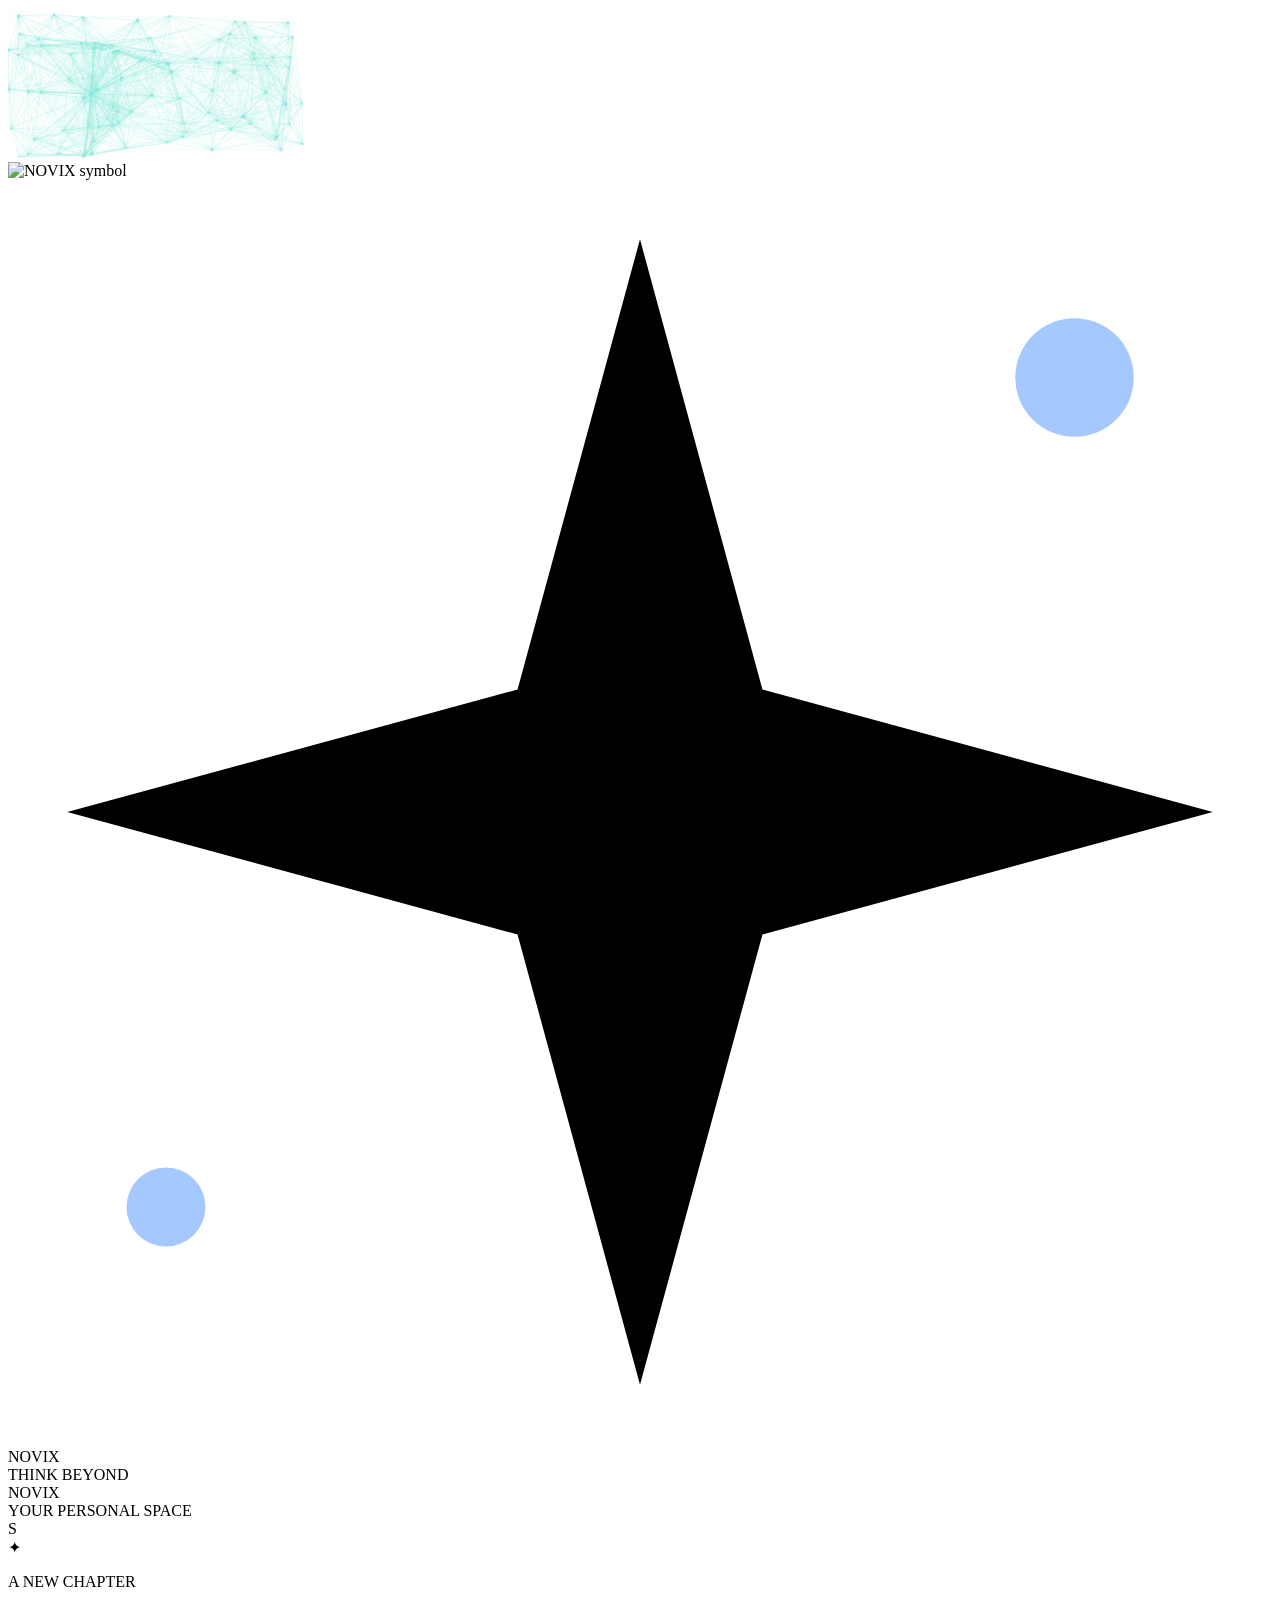
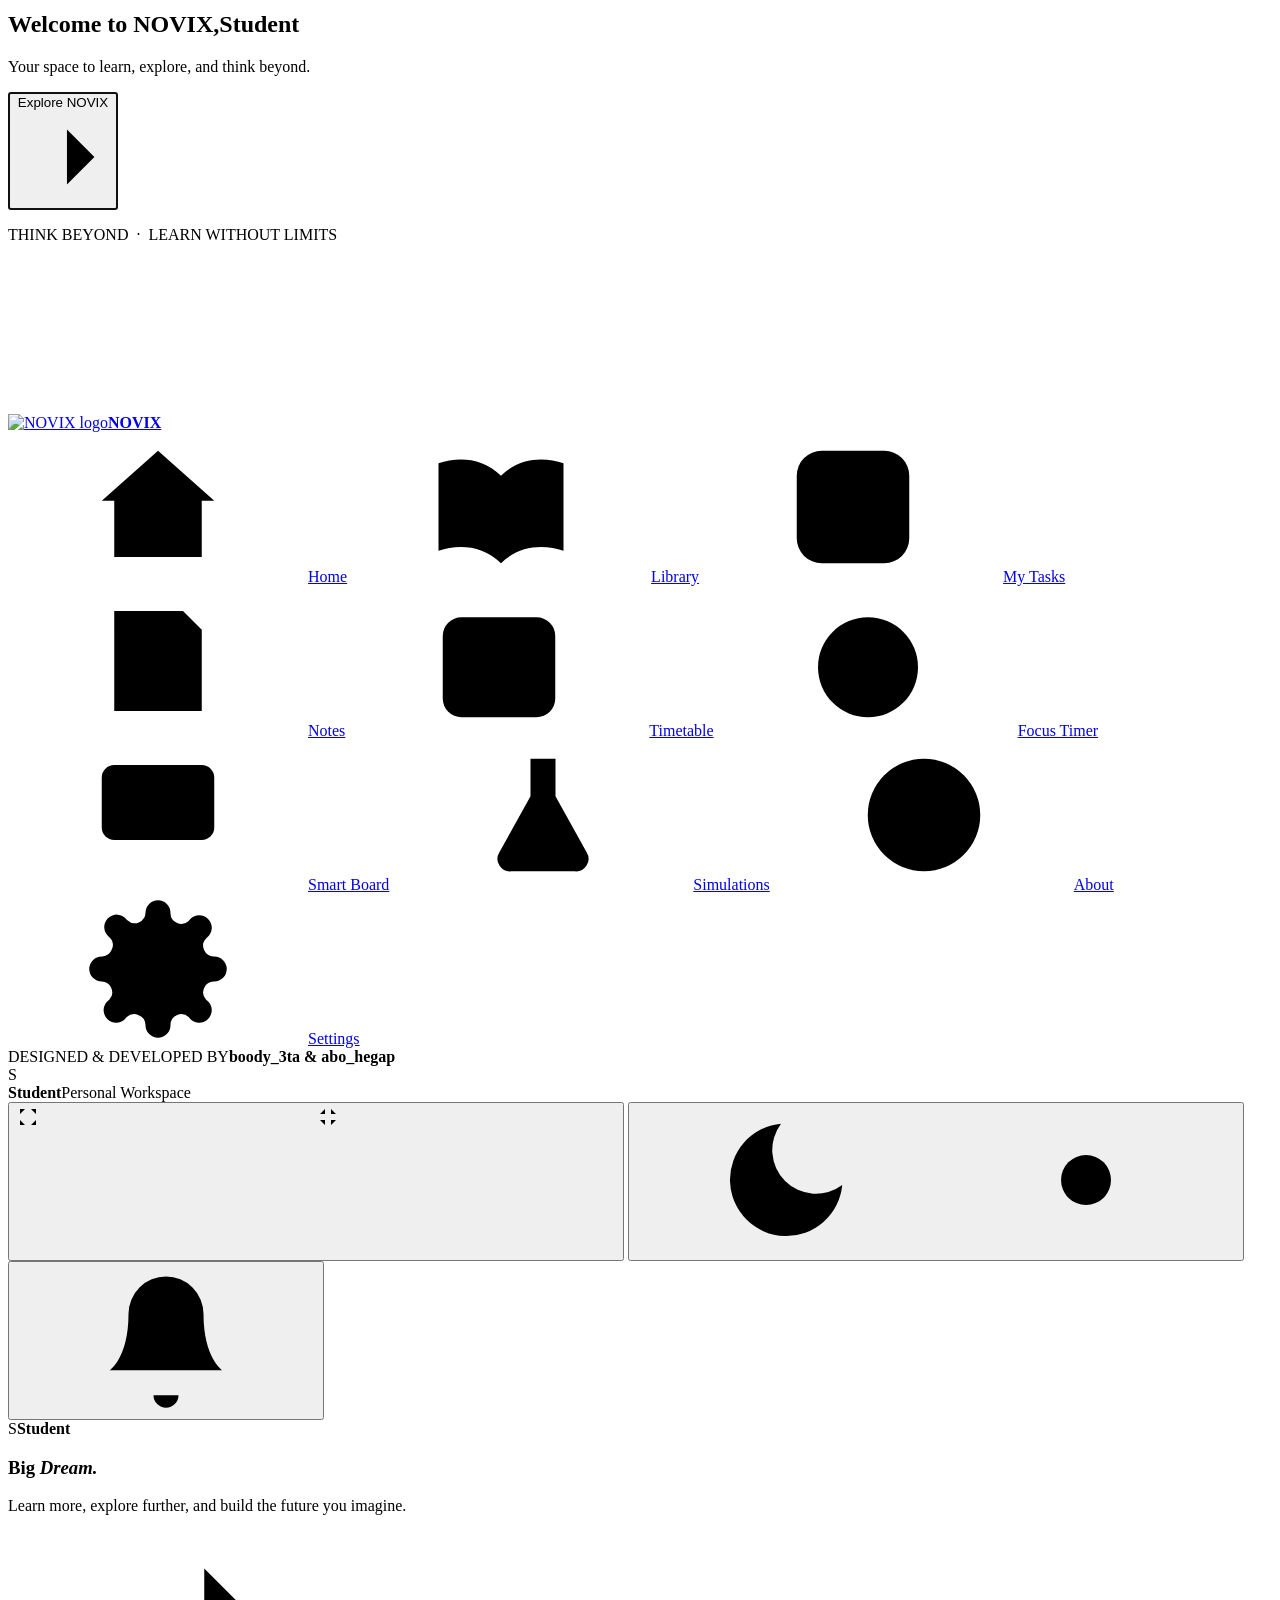
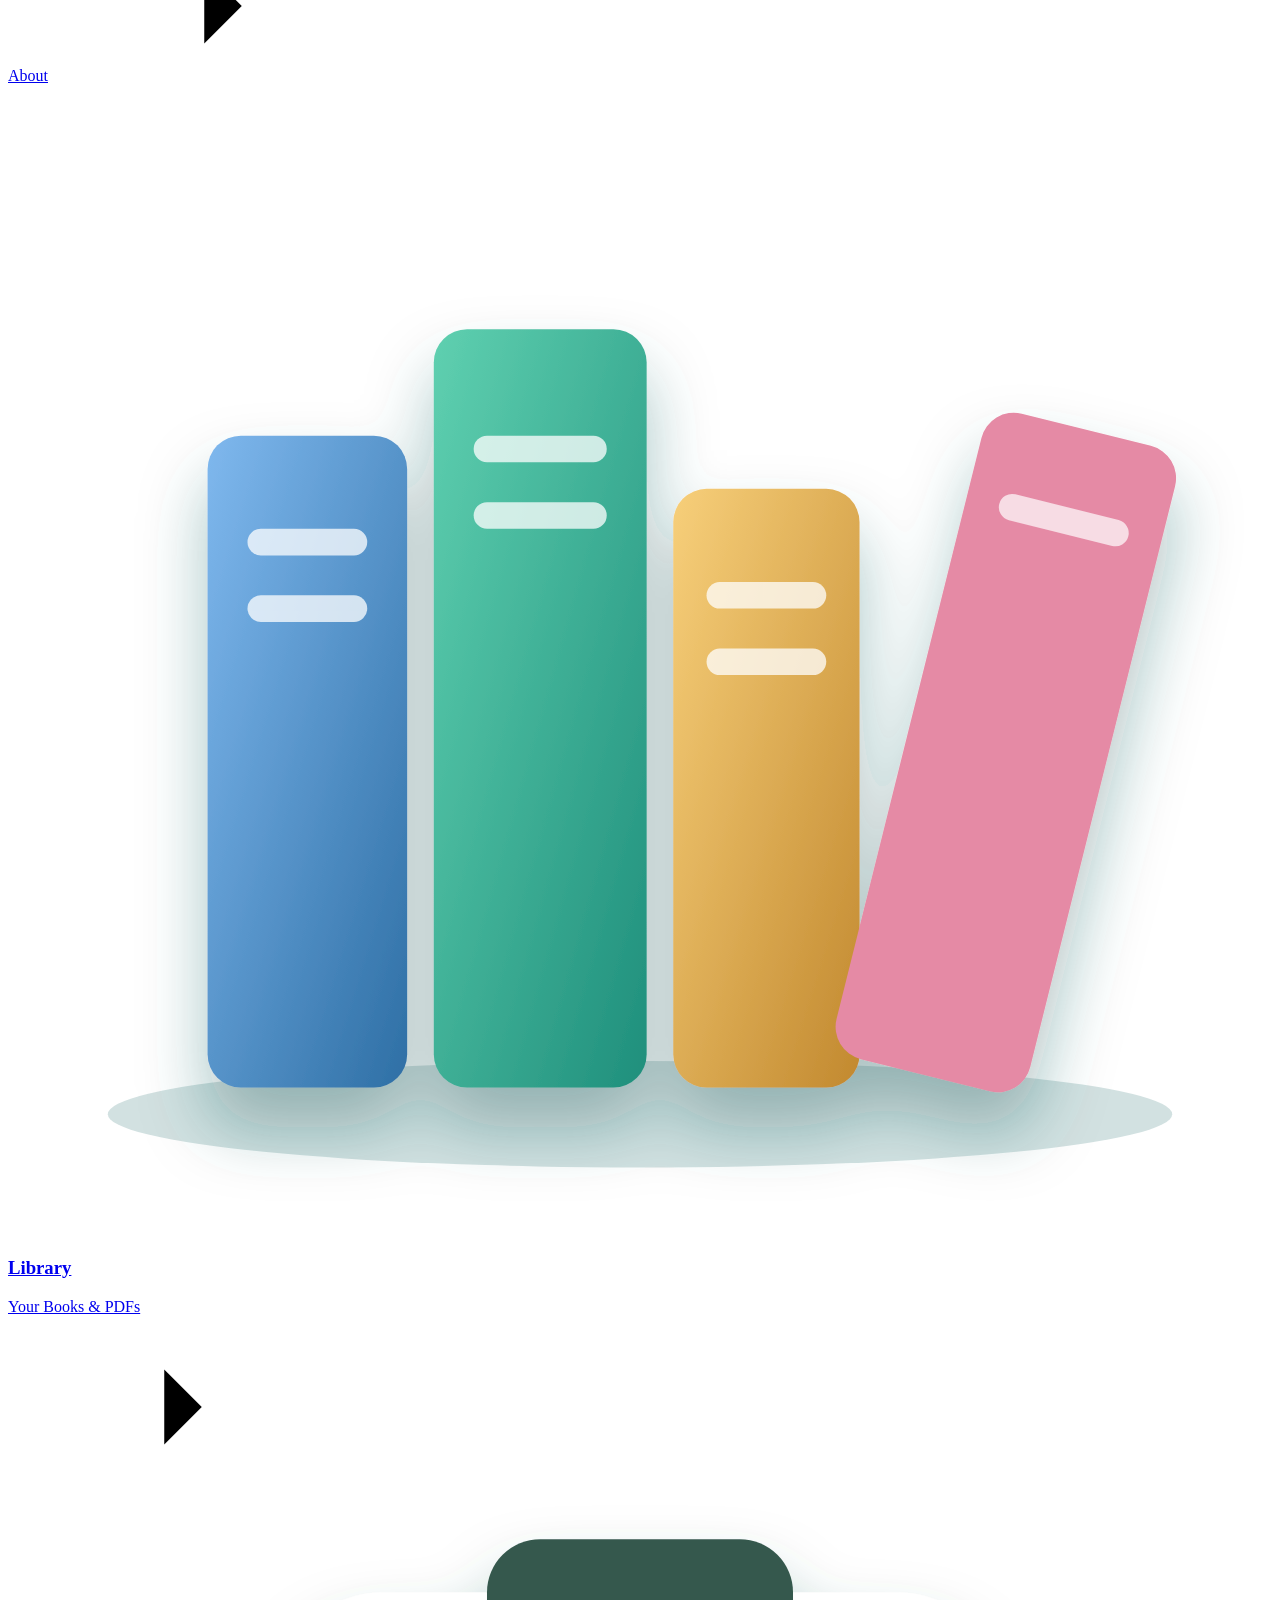
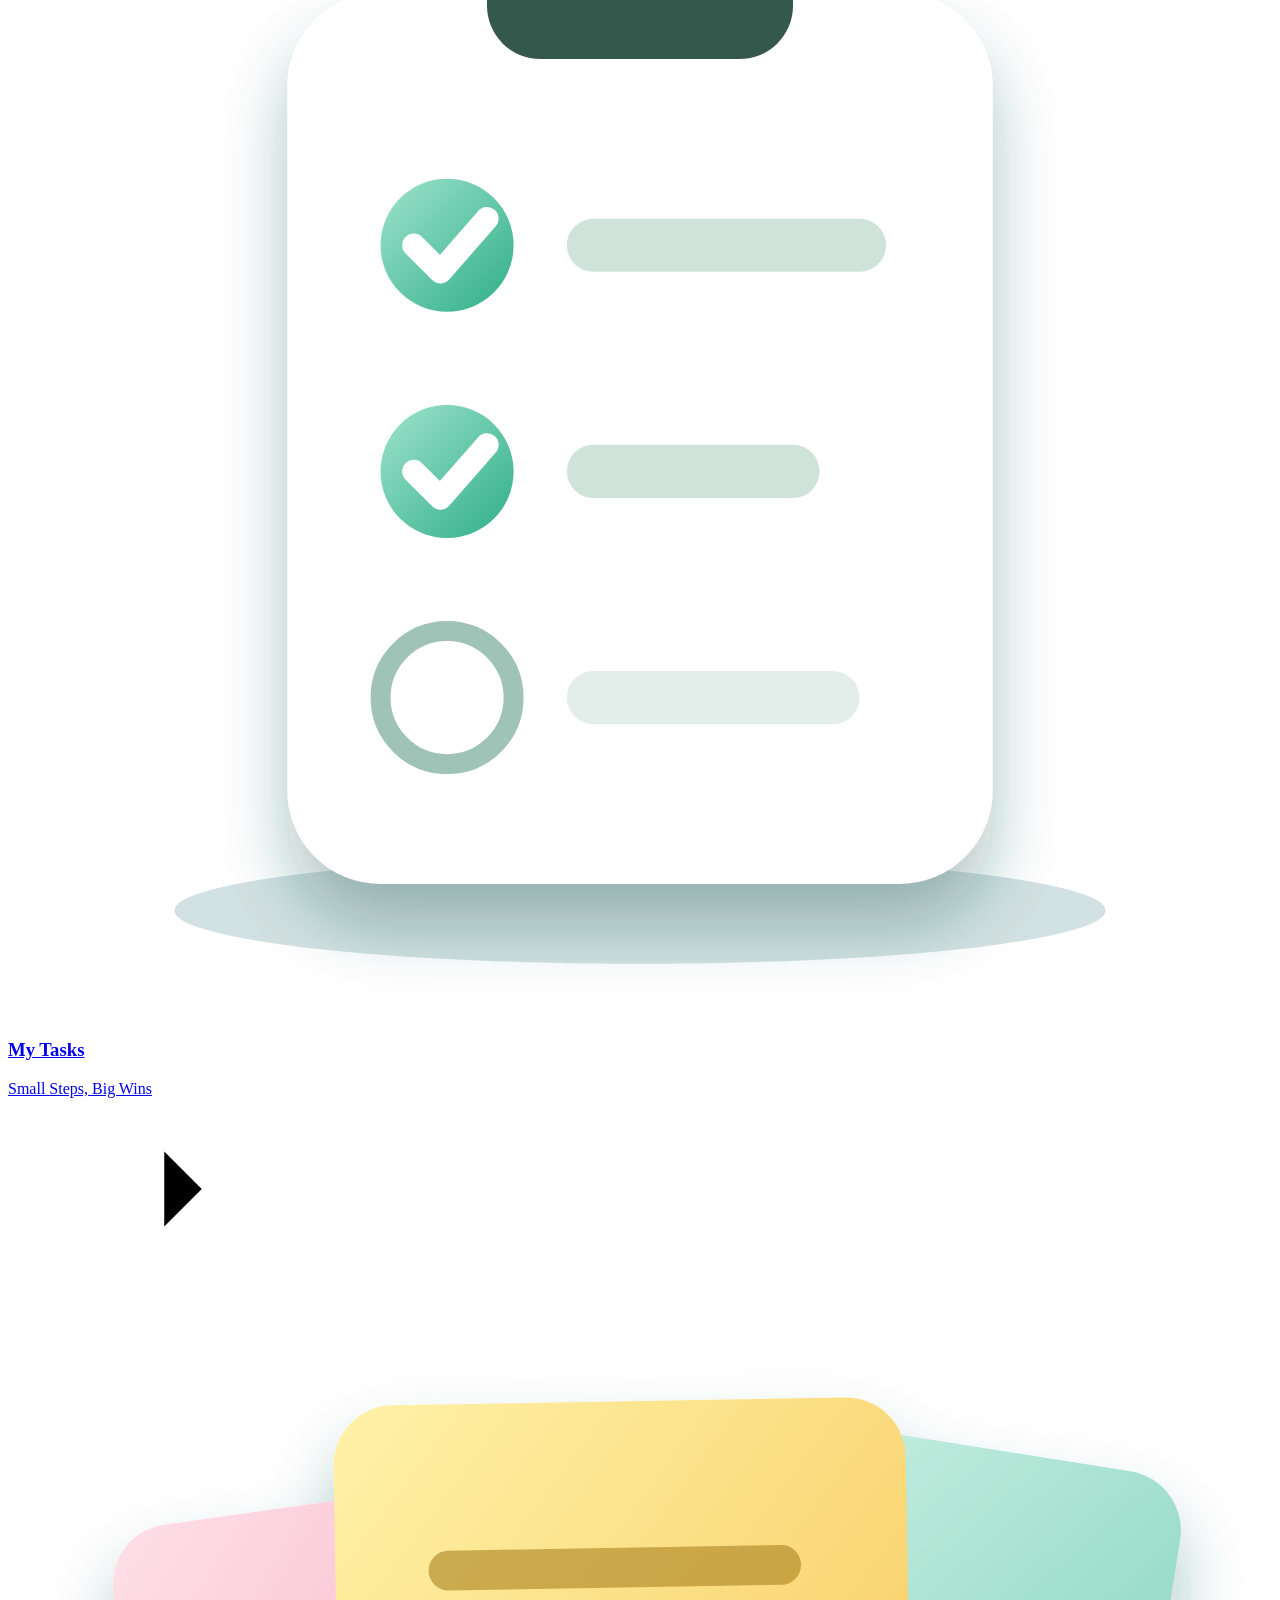
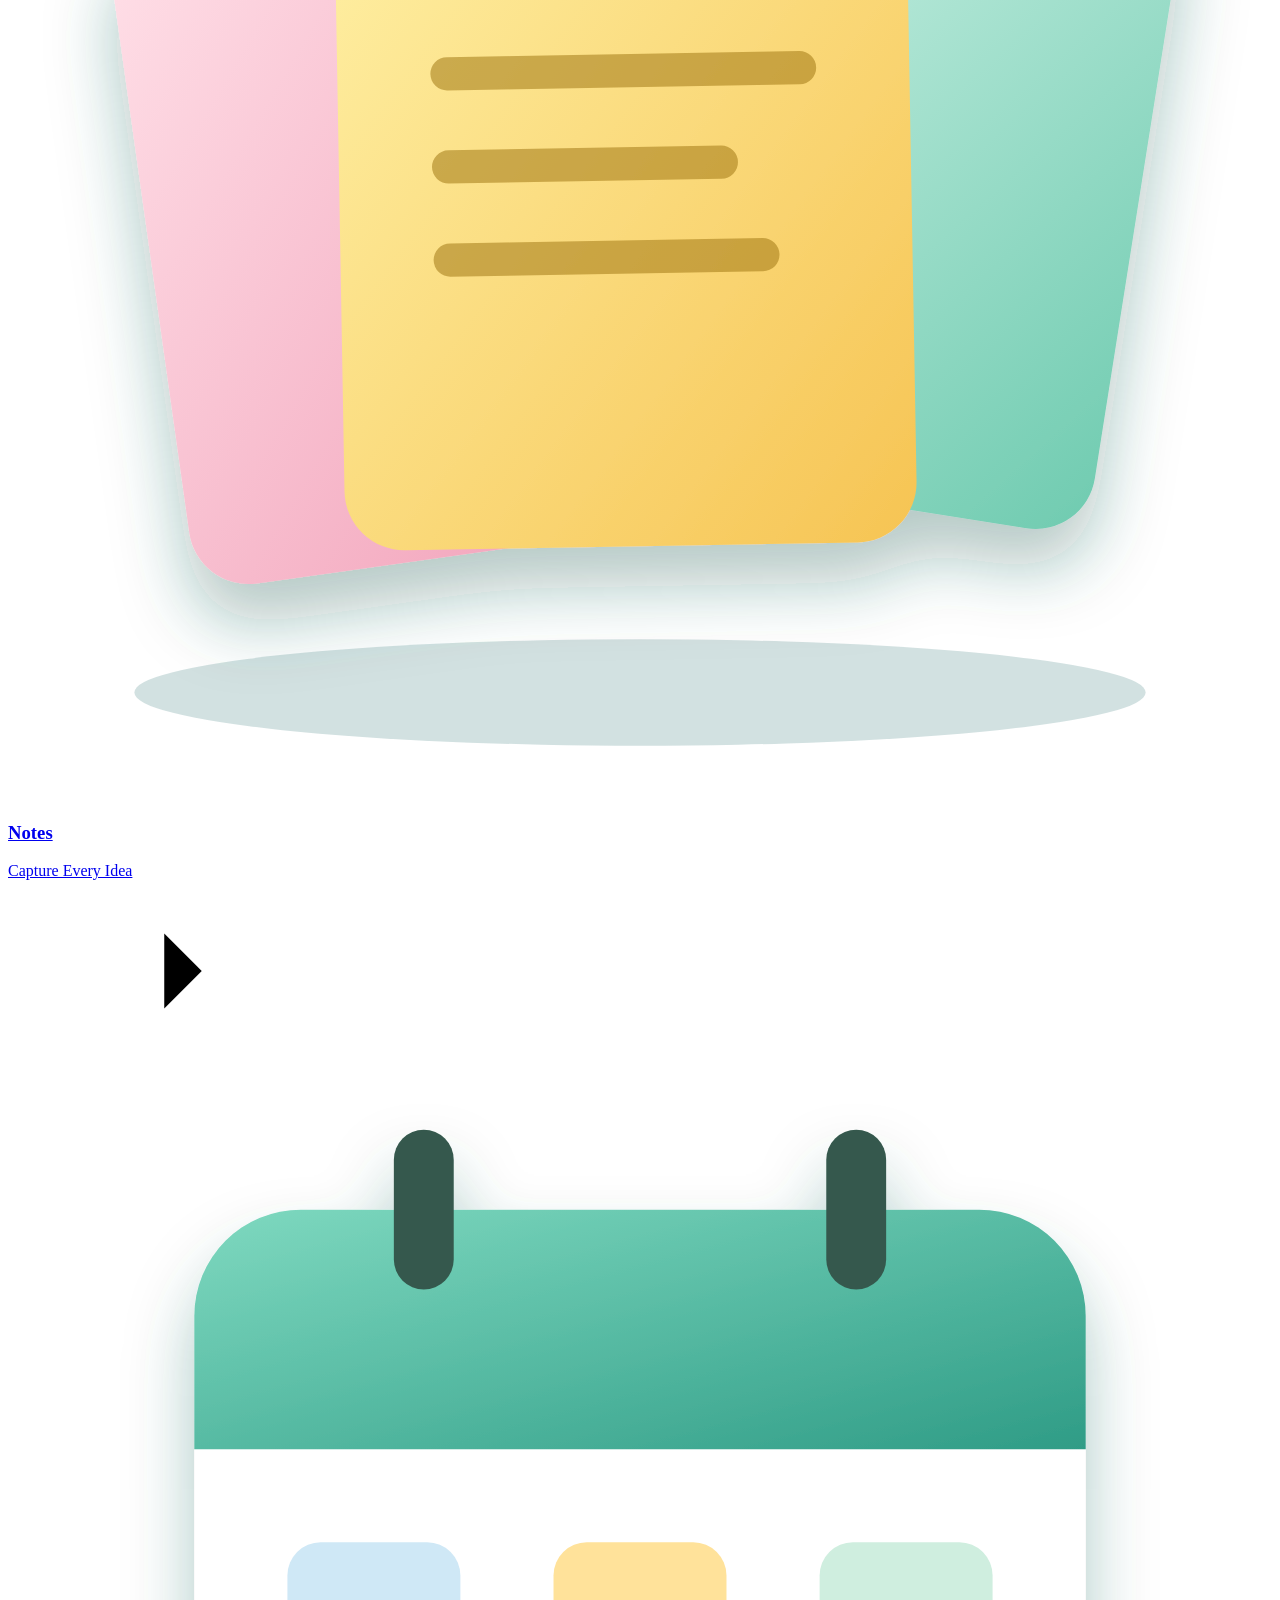
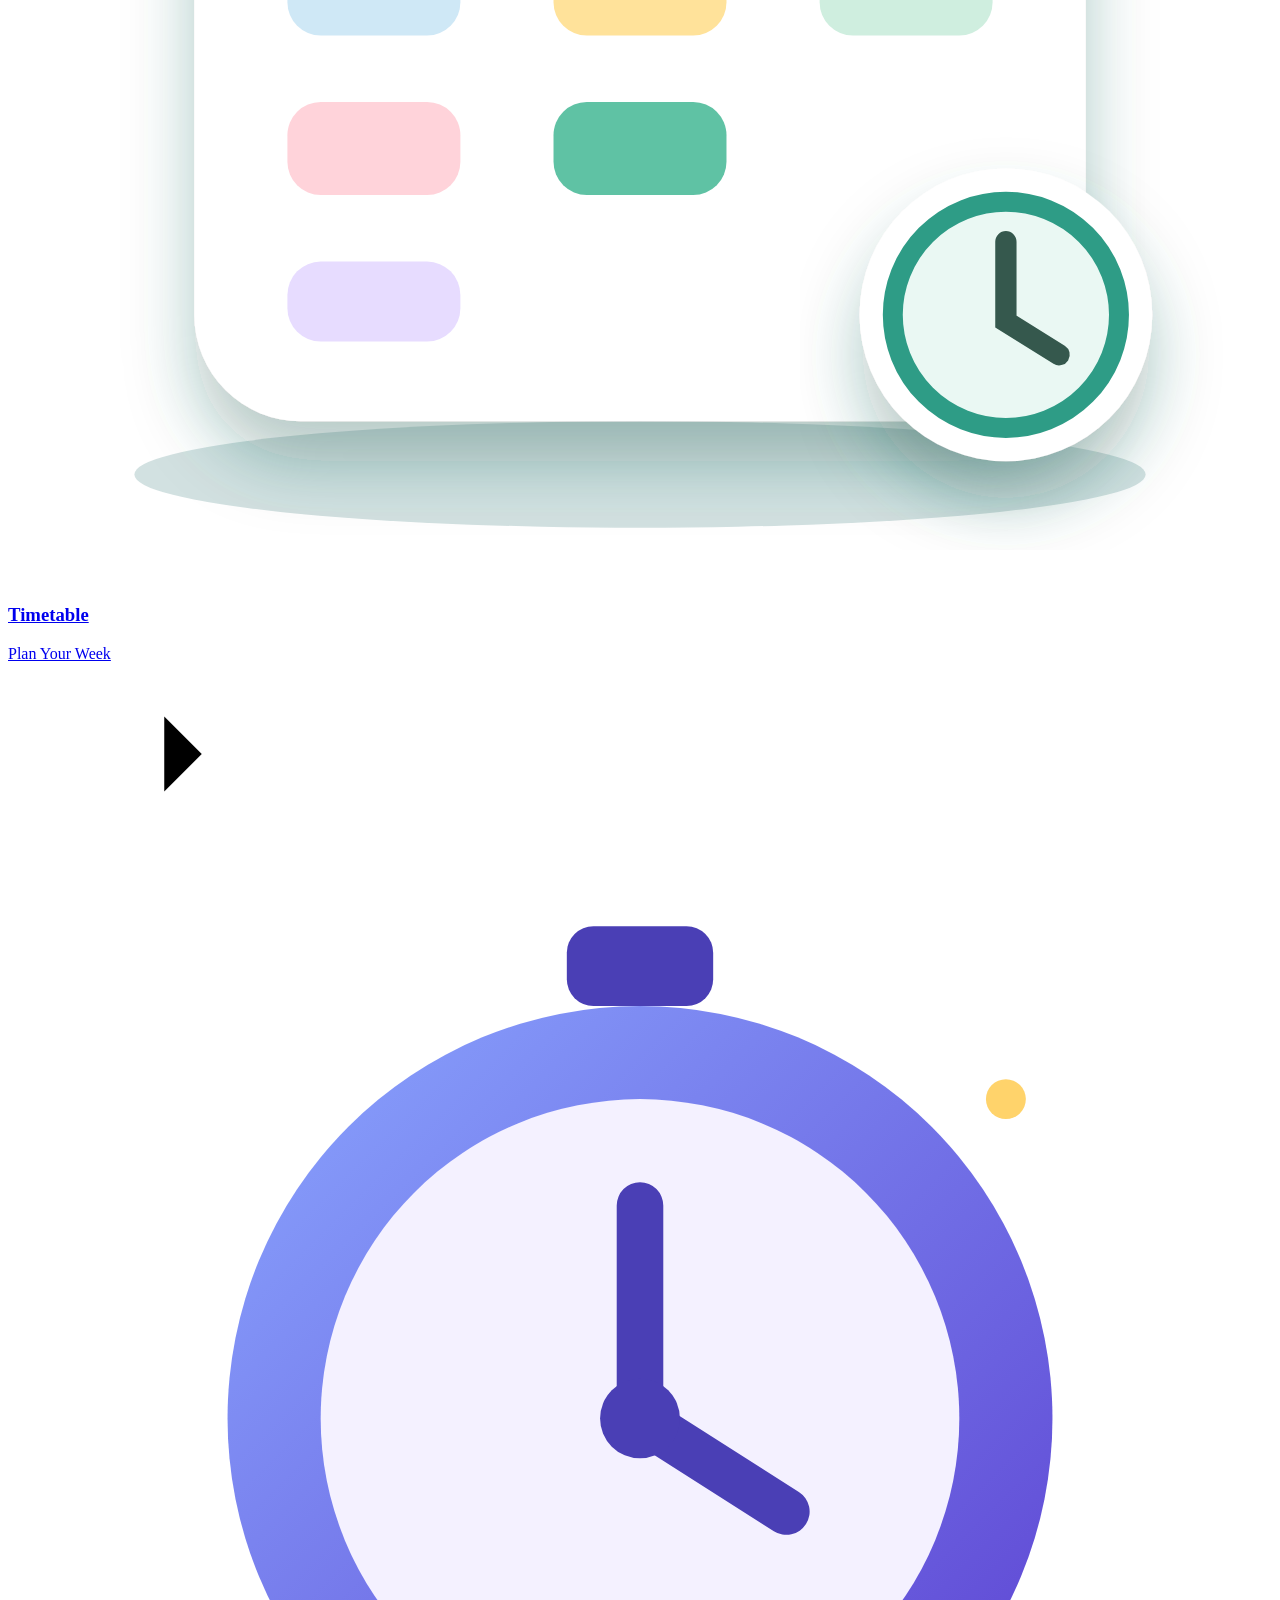
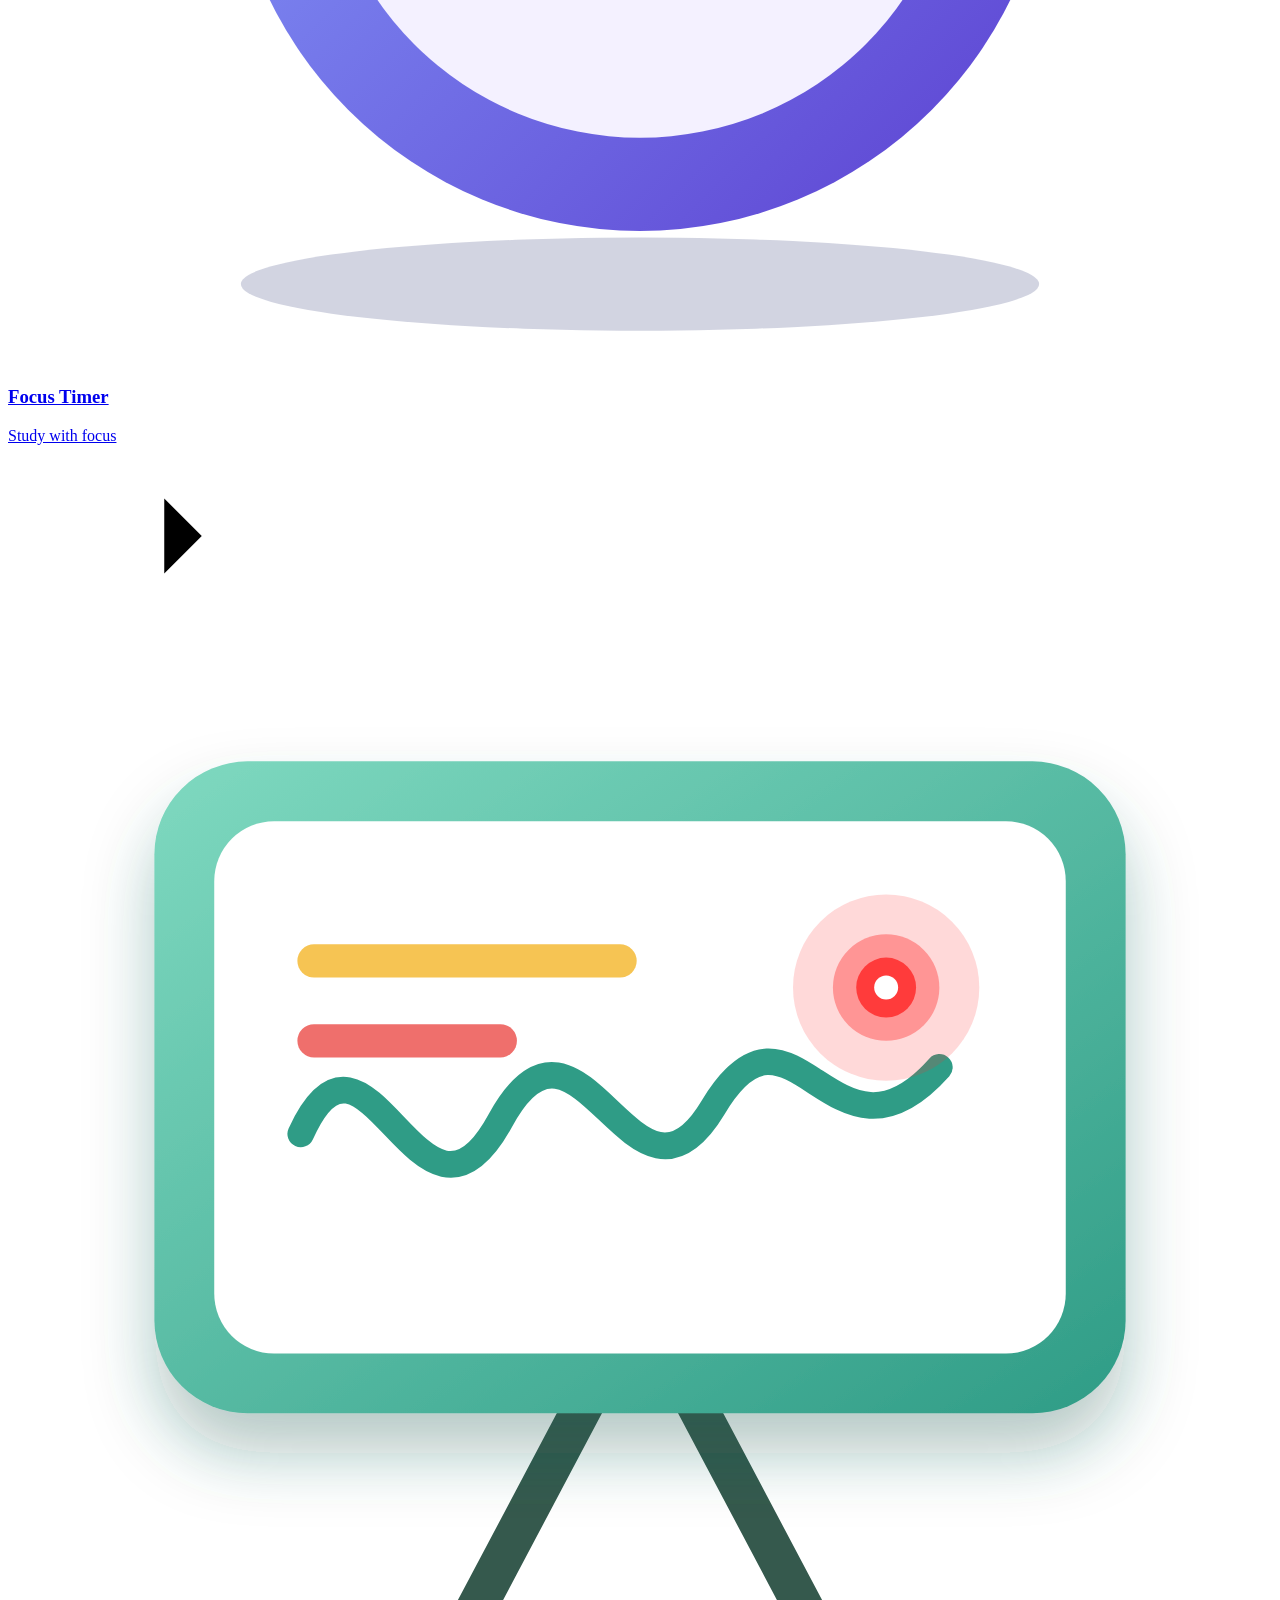
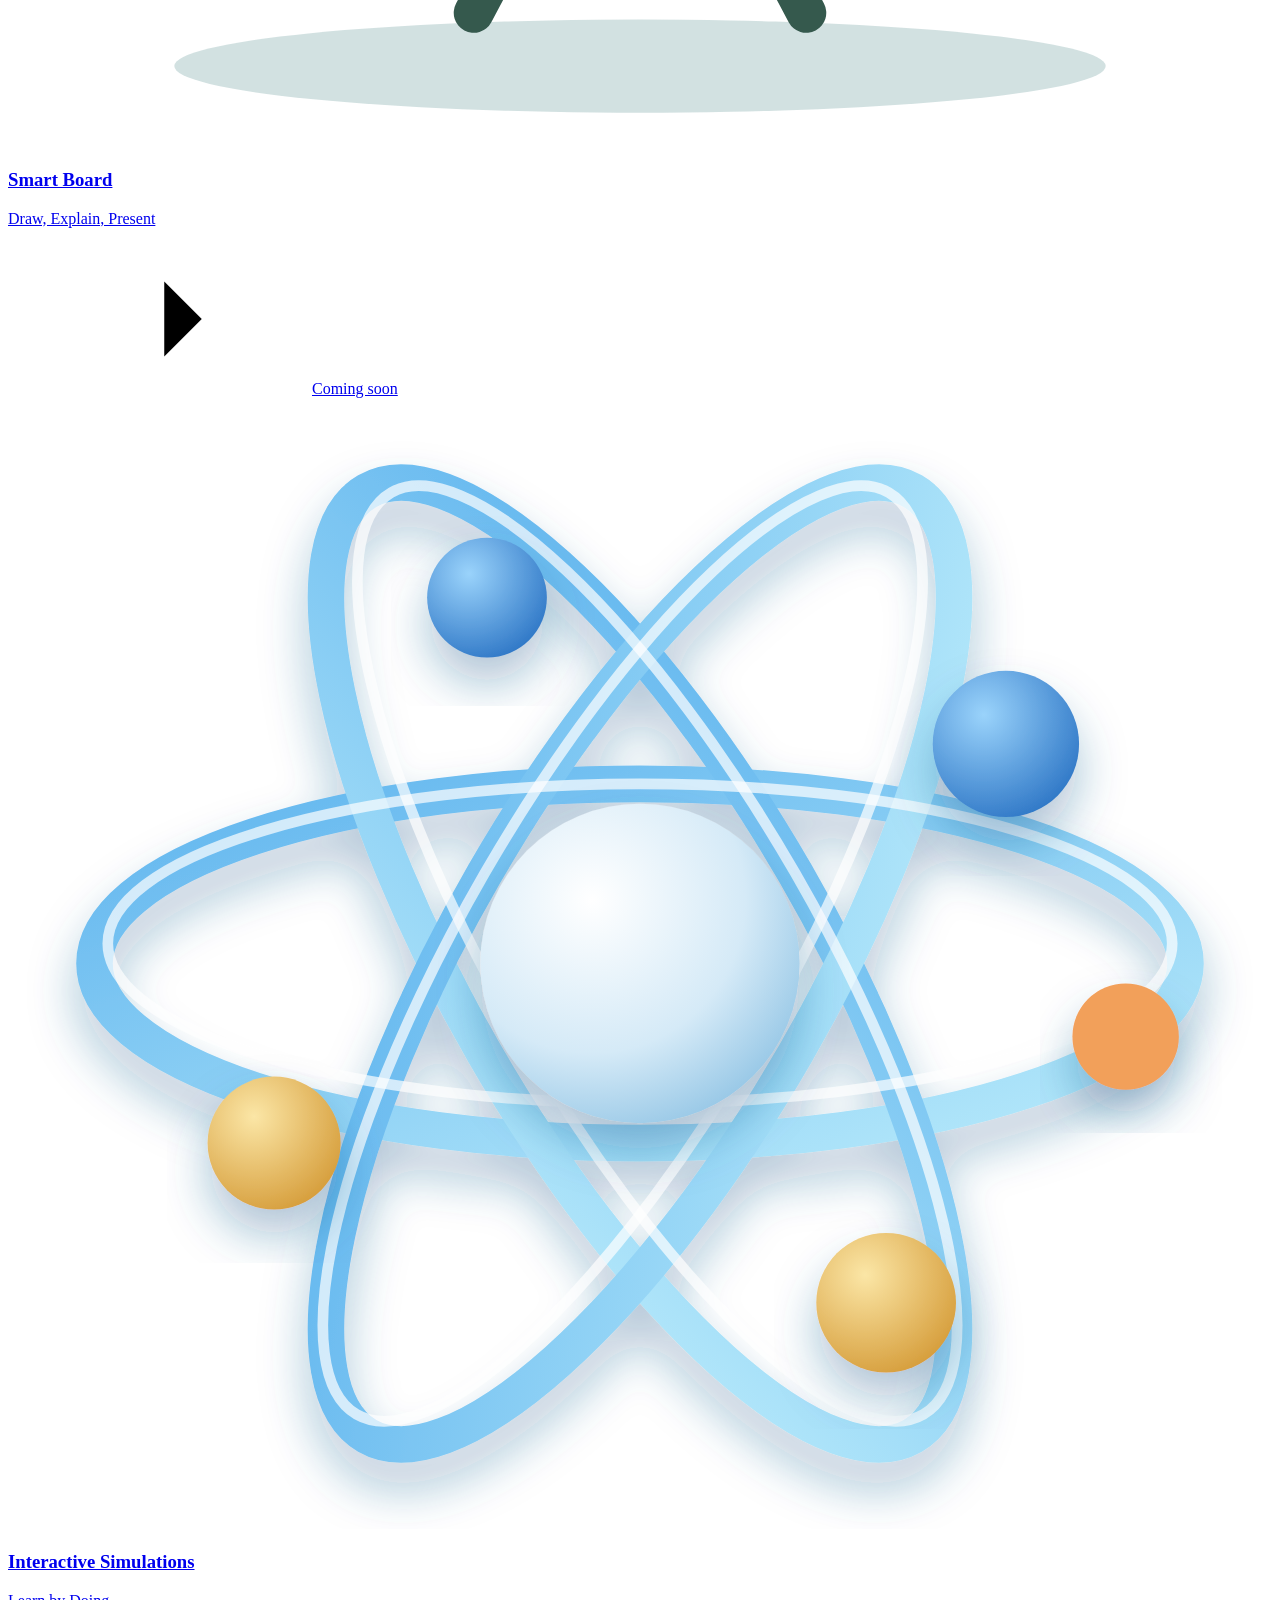
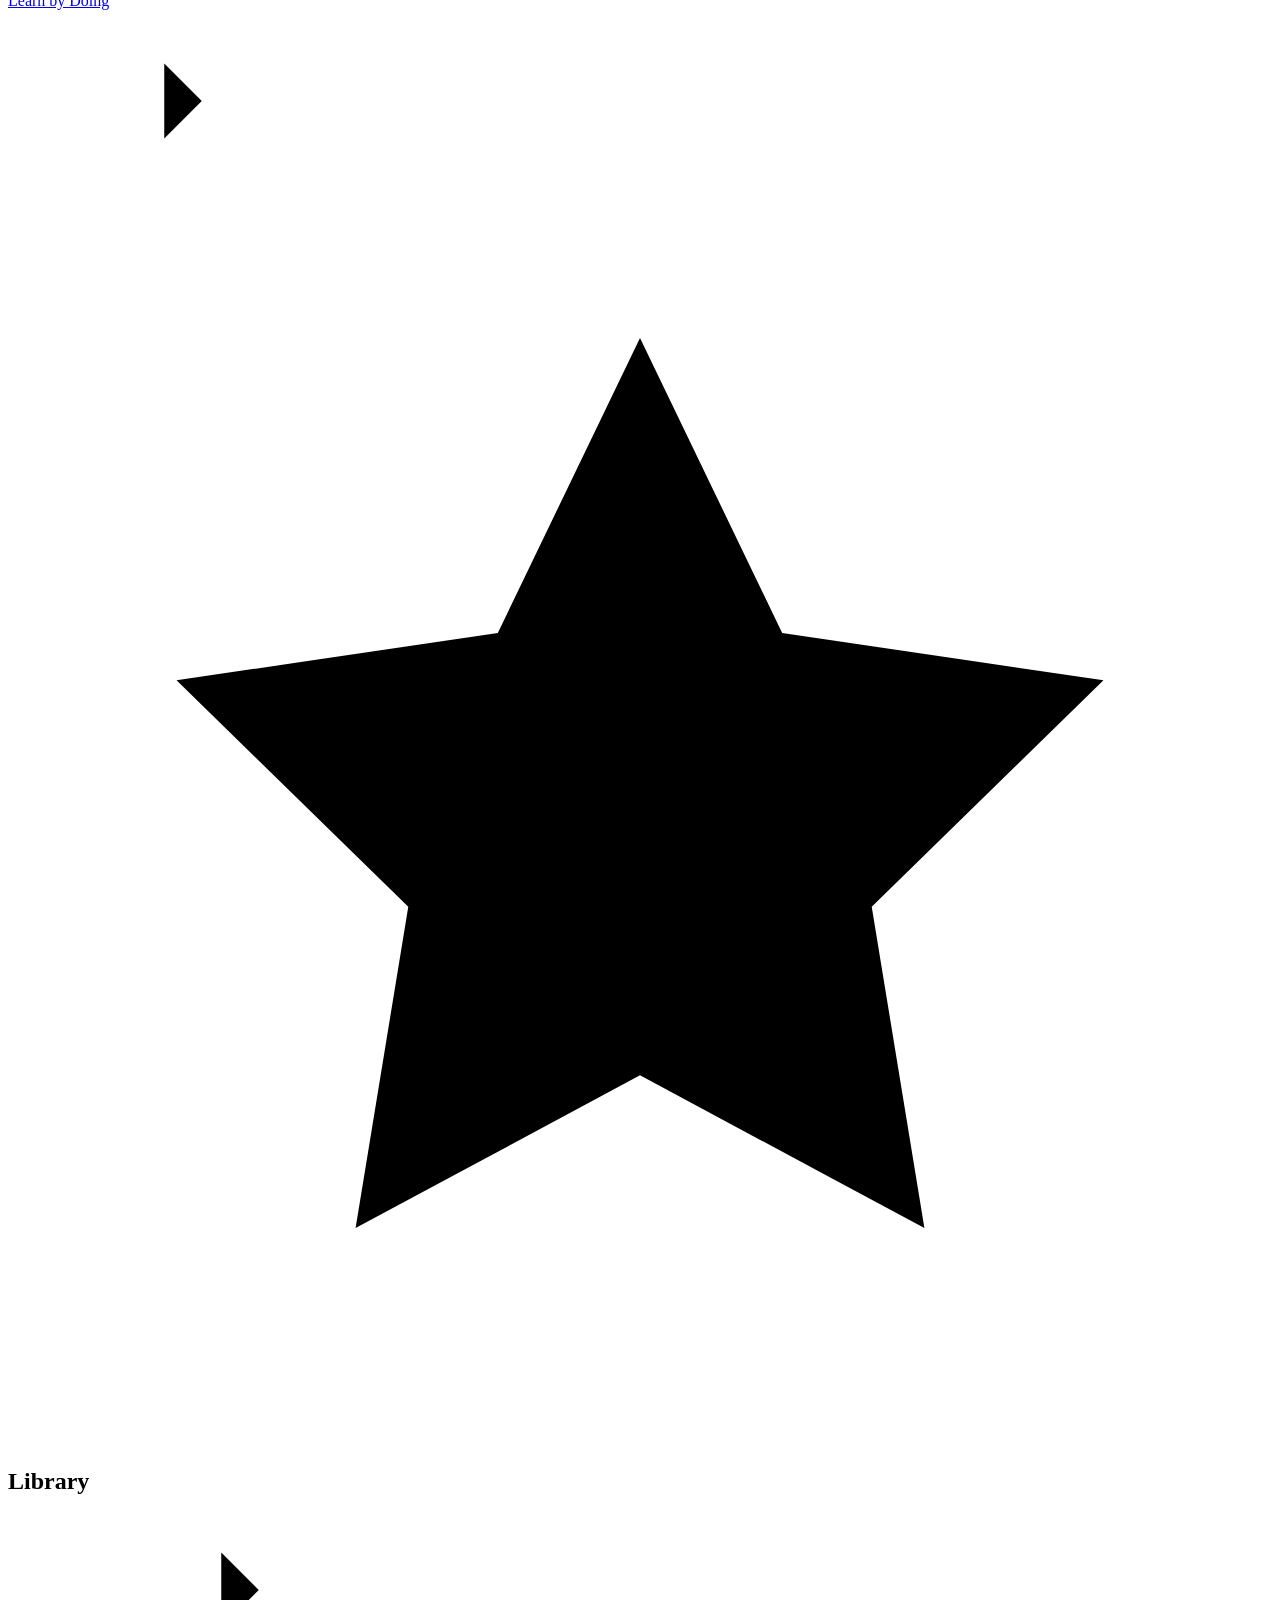
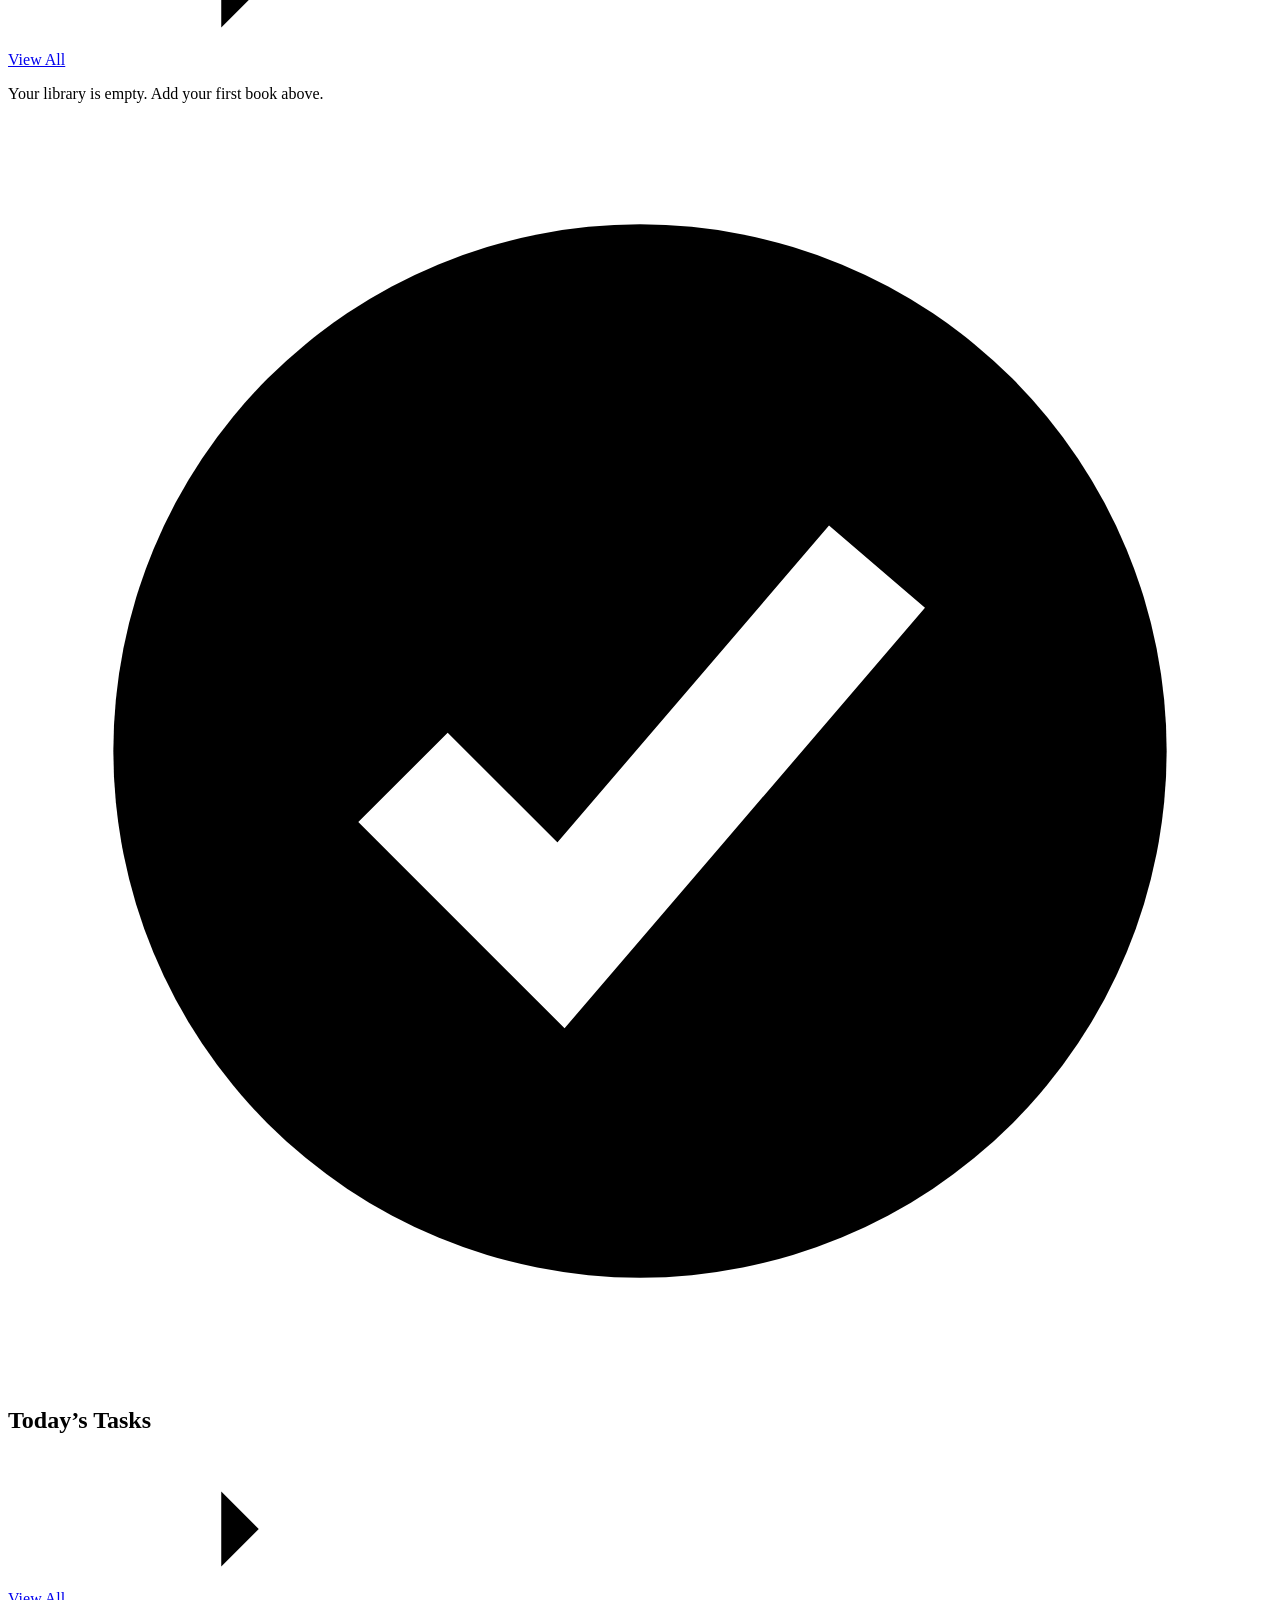
==== commit 8b53d084: "Update index.html" ====
--- a/index.html
+++ b/index.html
@@ -303,7 +303,7 @@
                     </div>
                 </div>
                 <div class="card about-note"><h3 data-t>Your data stays with you</h3>
-                    <p data-t>Books, notes and settings are saved on this device only and are never uploaded. Clearing your browser data will remove them. The site only collects anonymous usage statistics (visit time, sections used, device type and IP address) to improve it.</p>
+                    <p data-t>Books, notes and settings are saved on this device only and are never uploaded. Clearing your browser data will remove them. To improve and support the site, it collects usage statistics (visit time, sections and tools used, device type and IP address) and, if you set them, your display name and profile picture. The site team can also reset your data on this device remotely.</p>
                 </div>
                 <div class="card about-credit"><span data-t>Designed &amp; developed by</span><strong class="sign">boody_3ta &amp; abo_hegap</strong></div>
             </section>
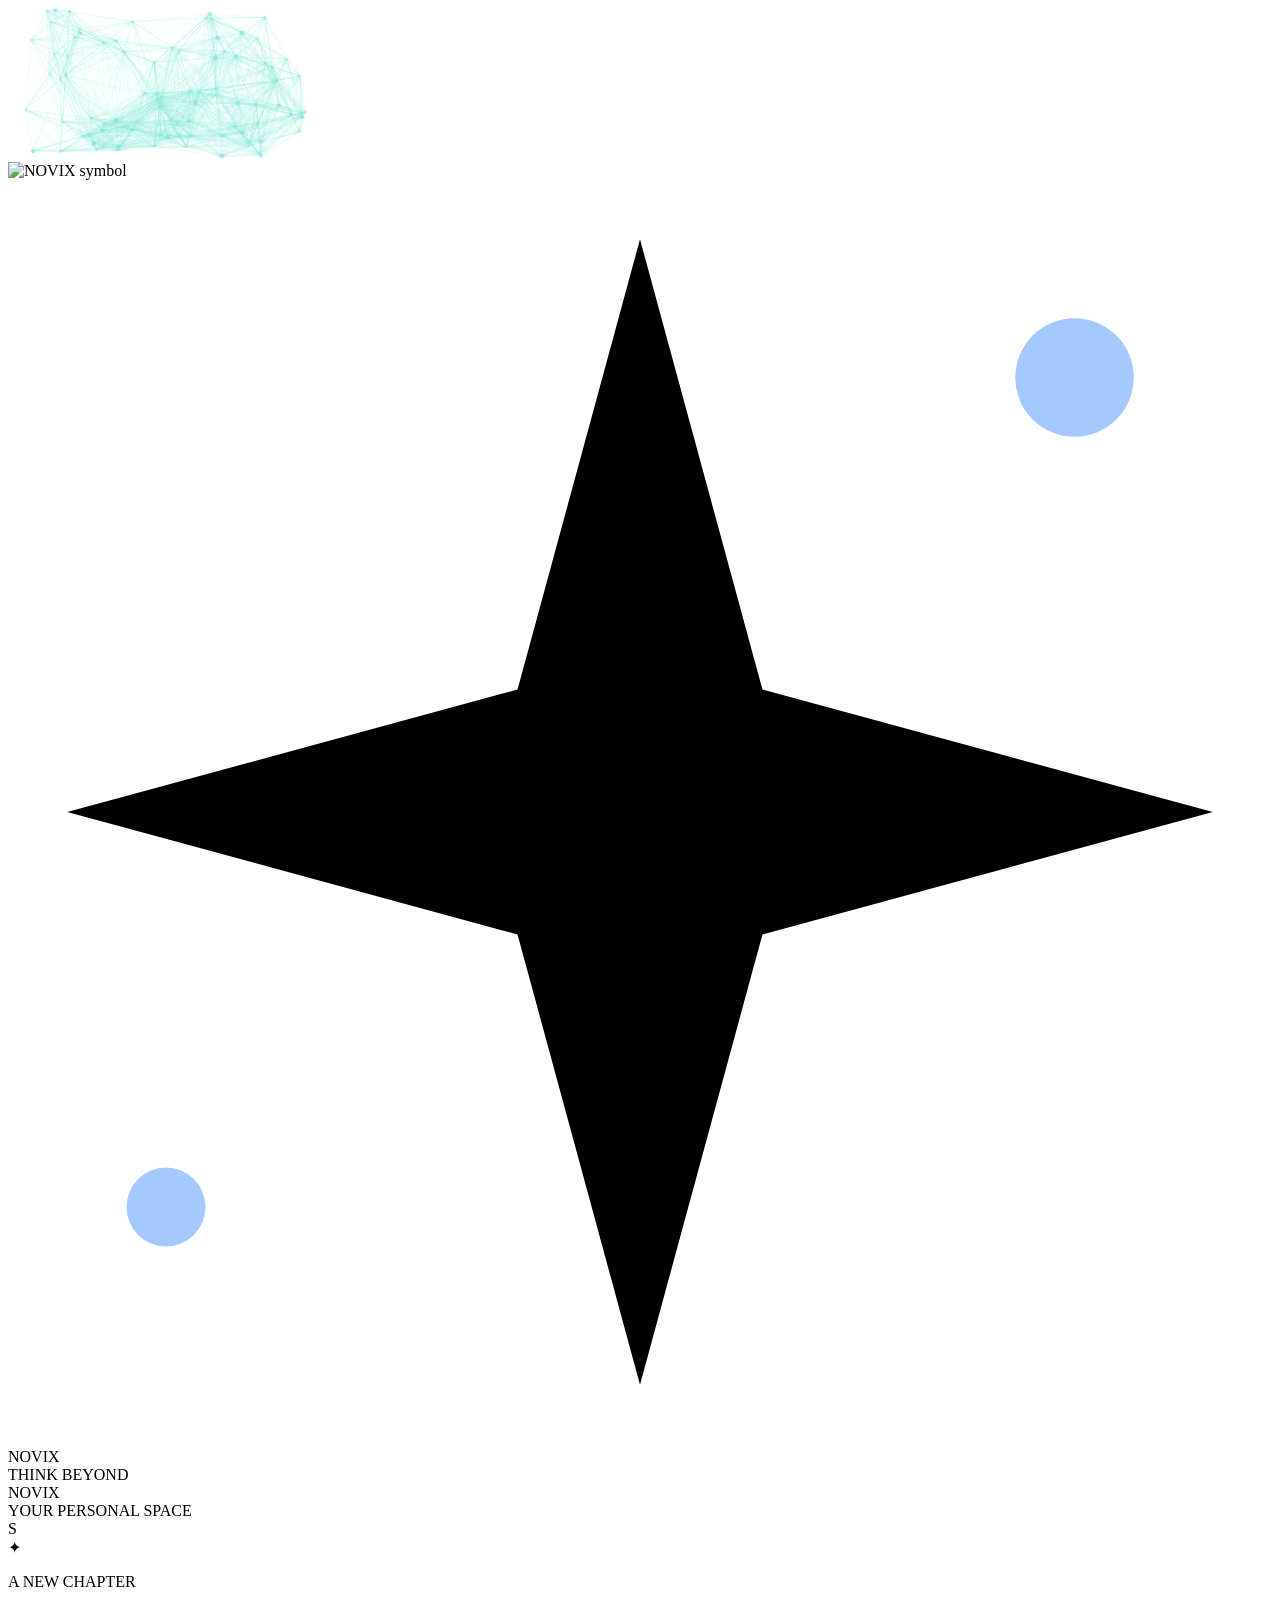
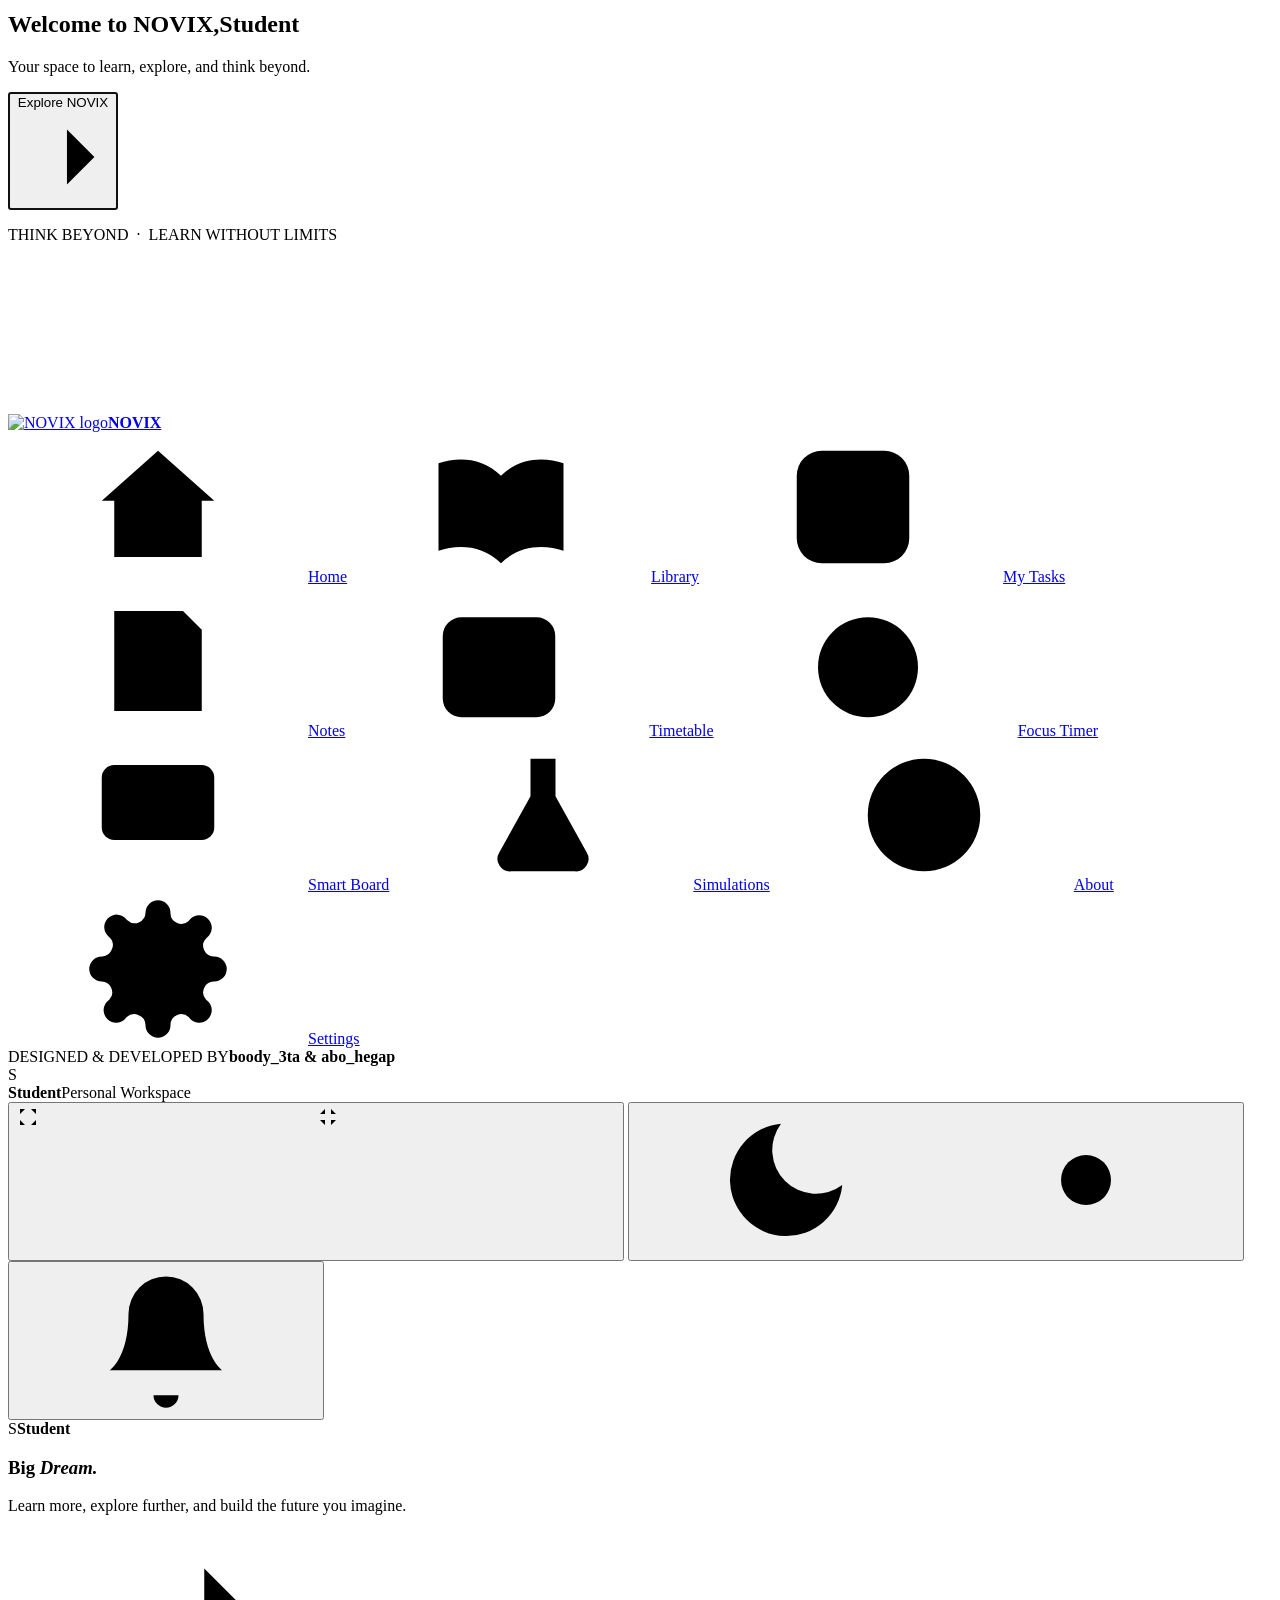
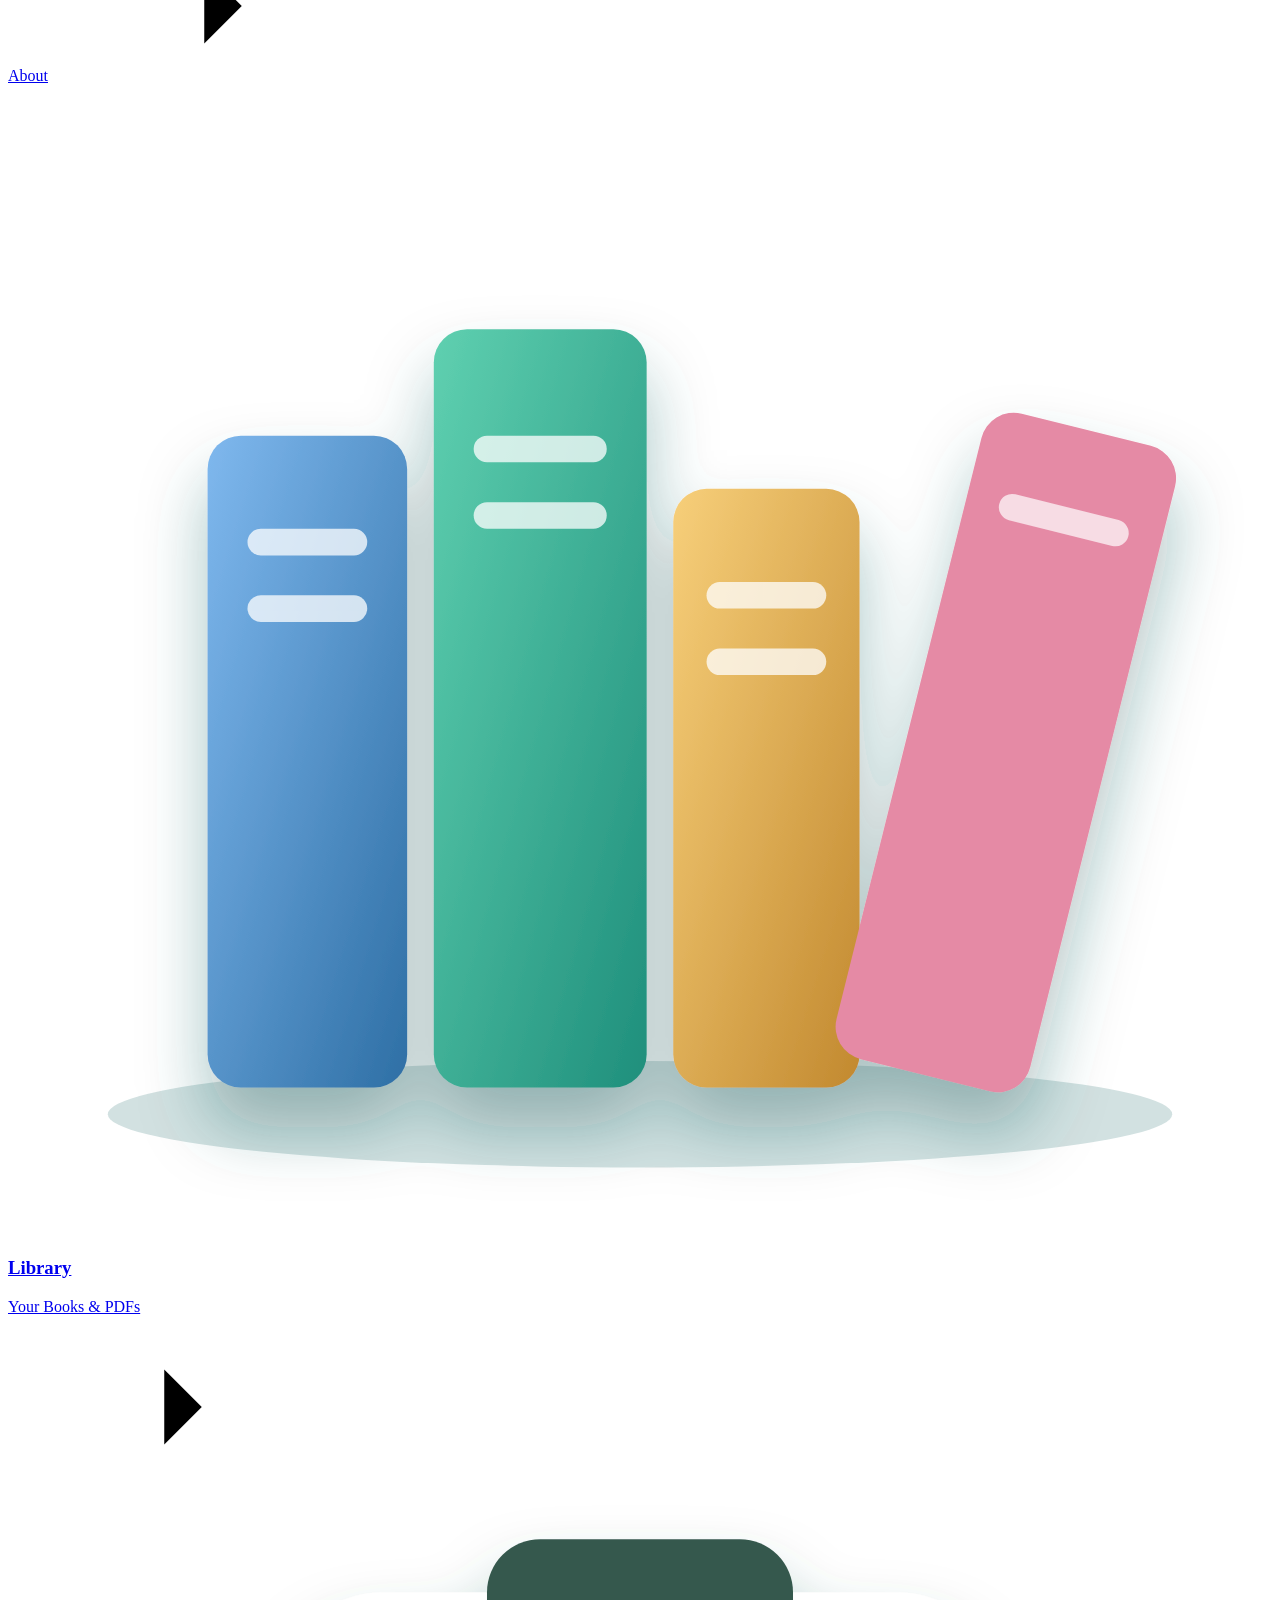
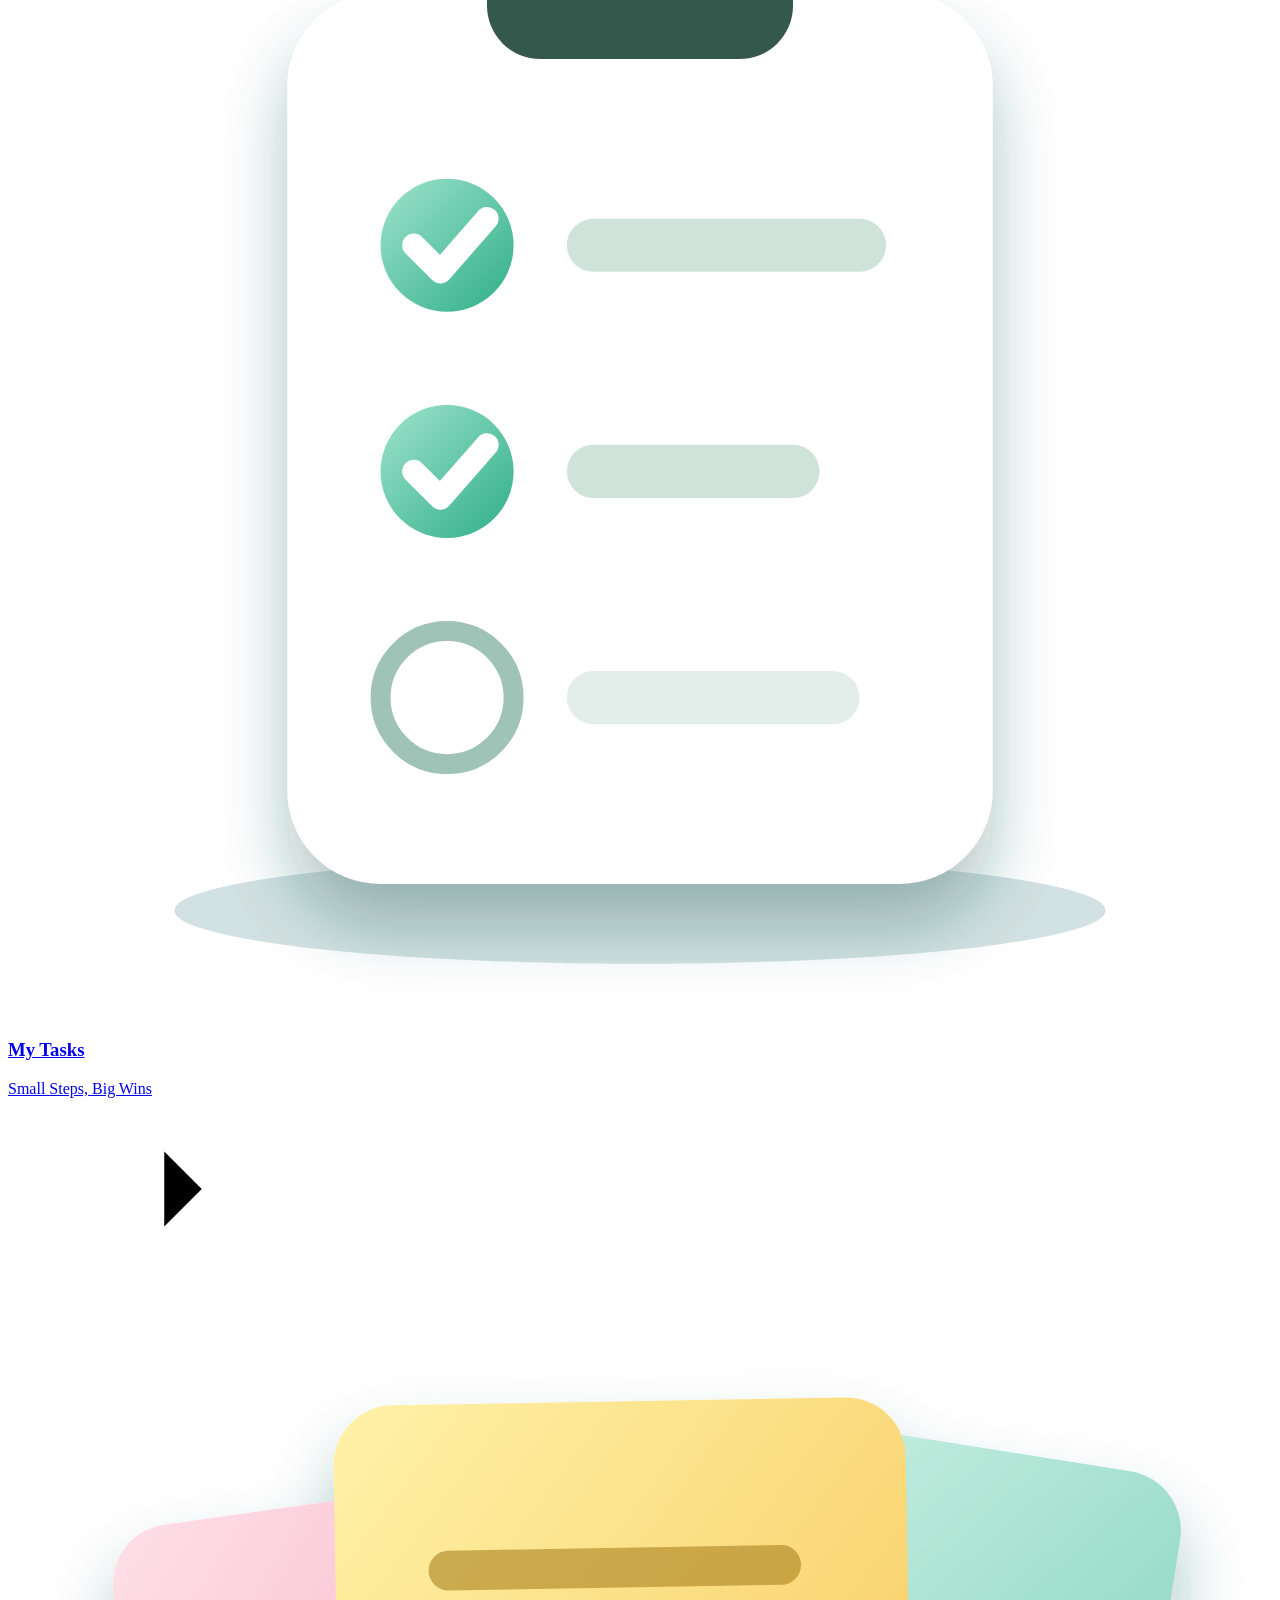
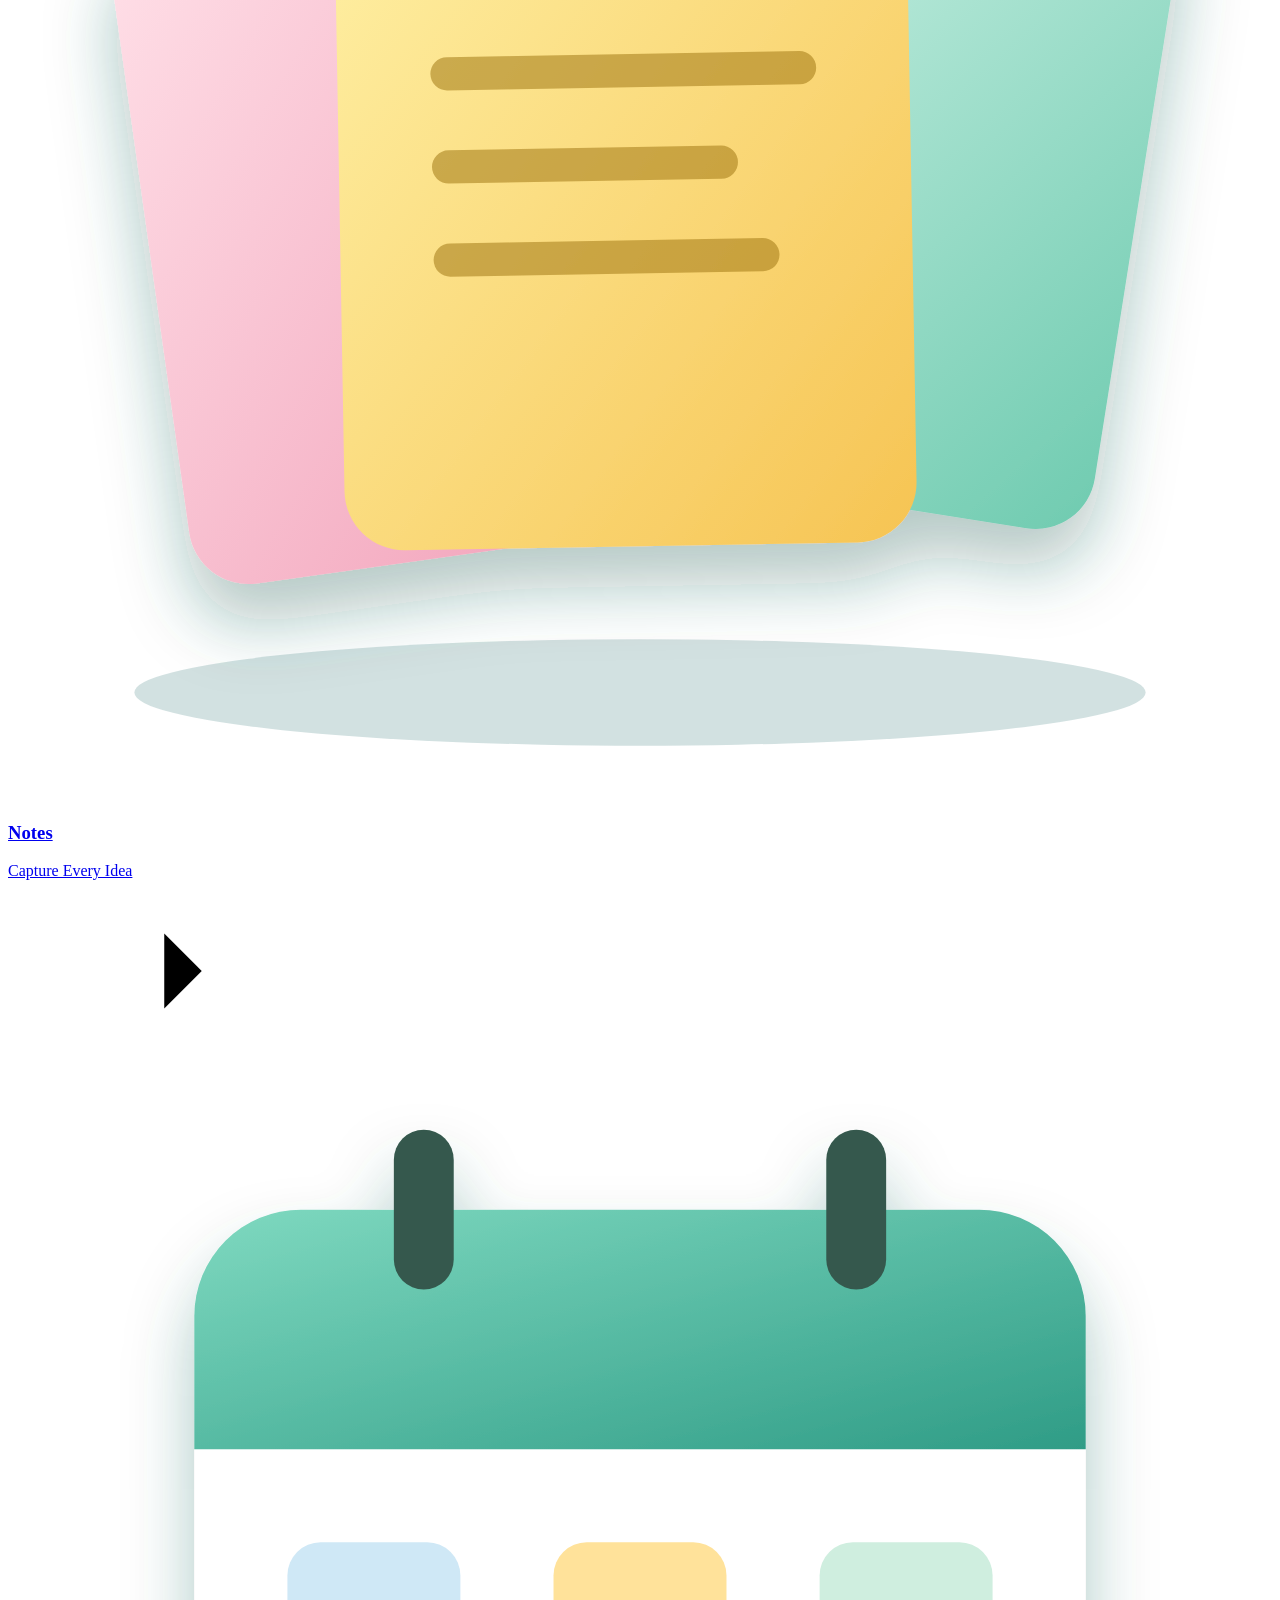
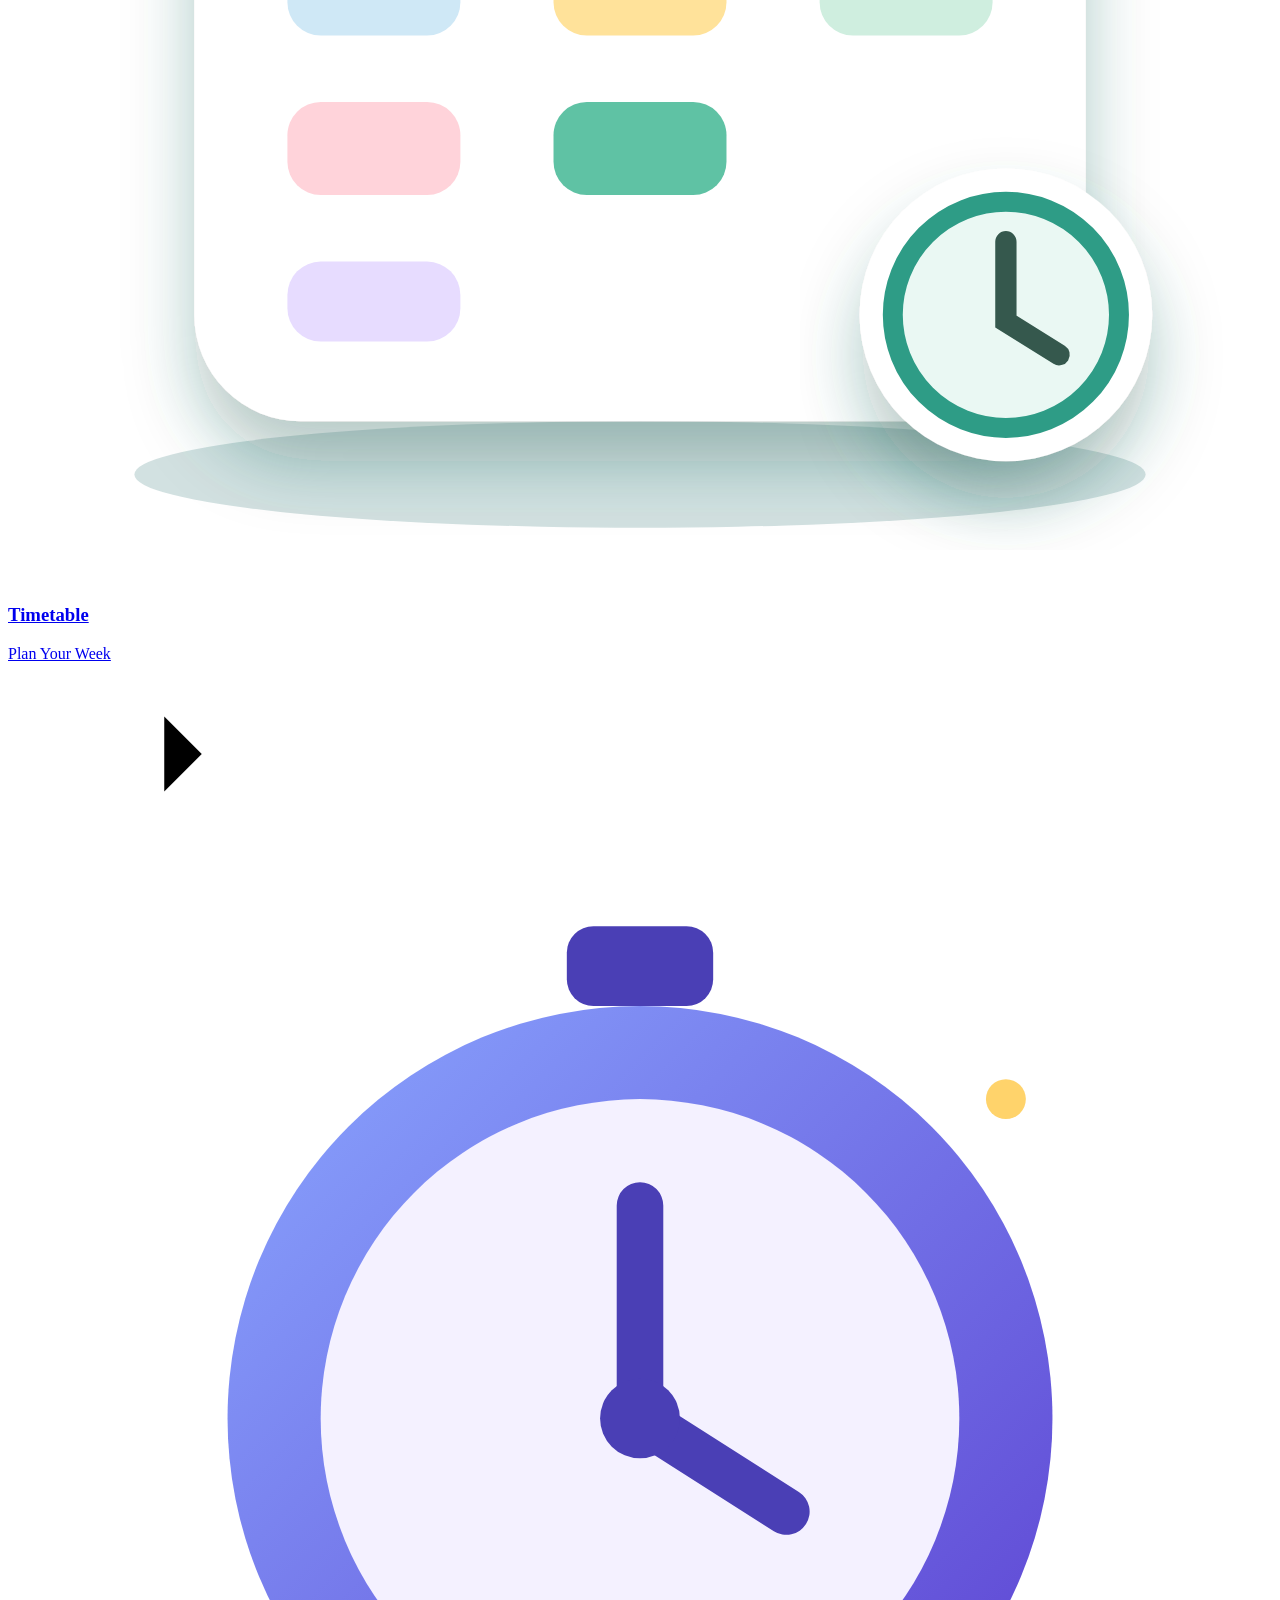
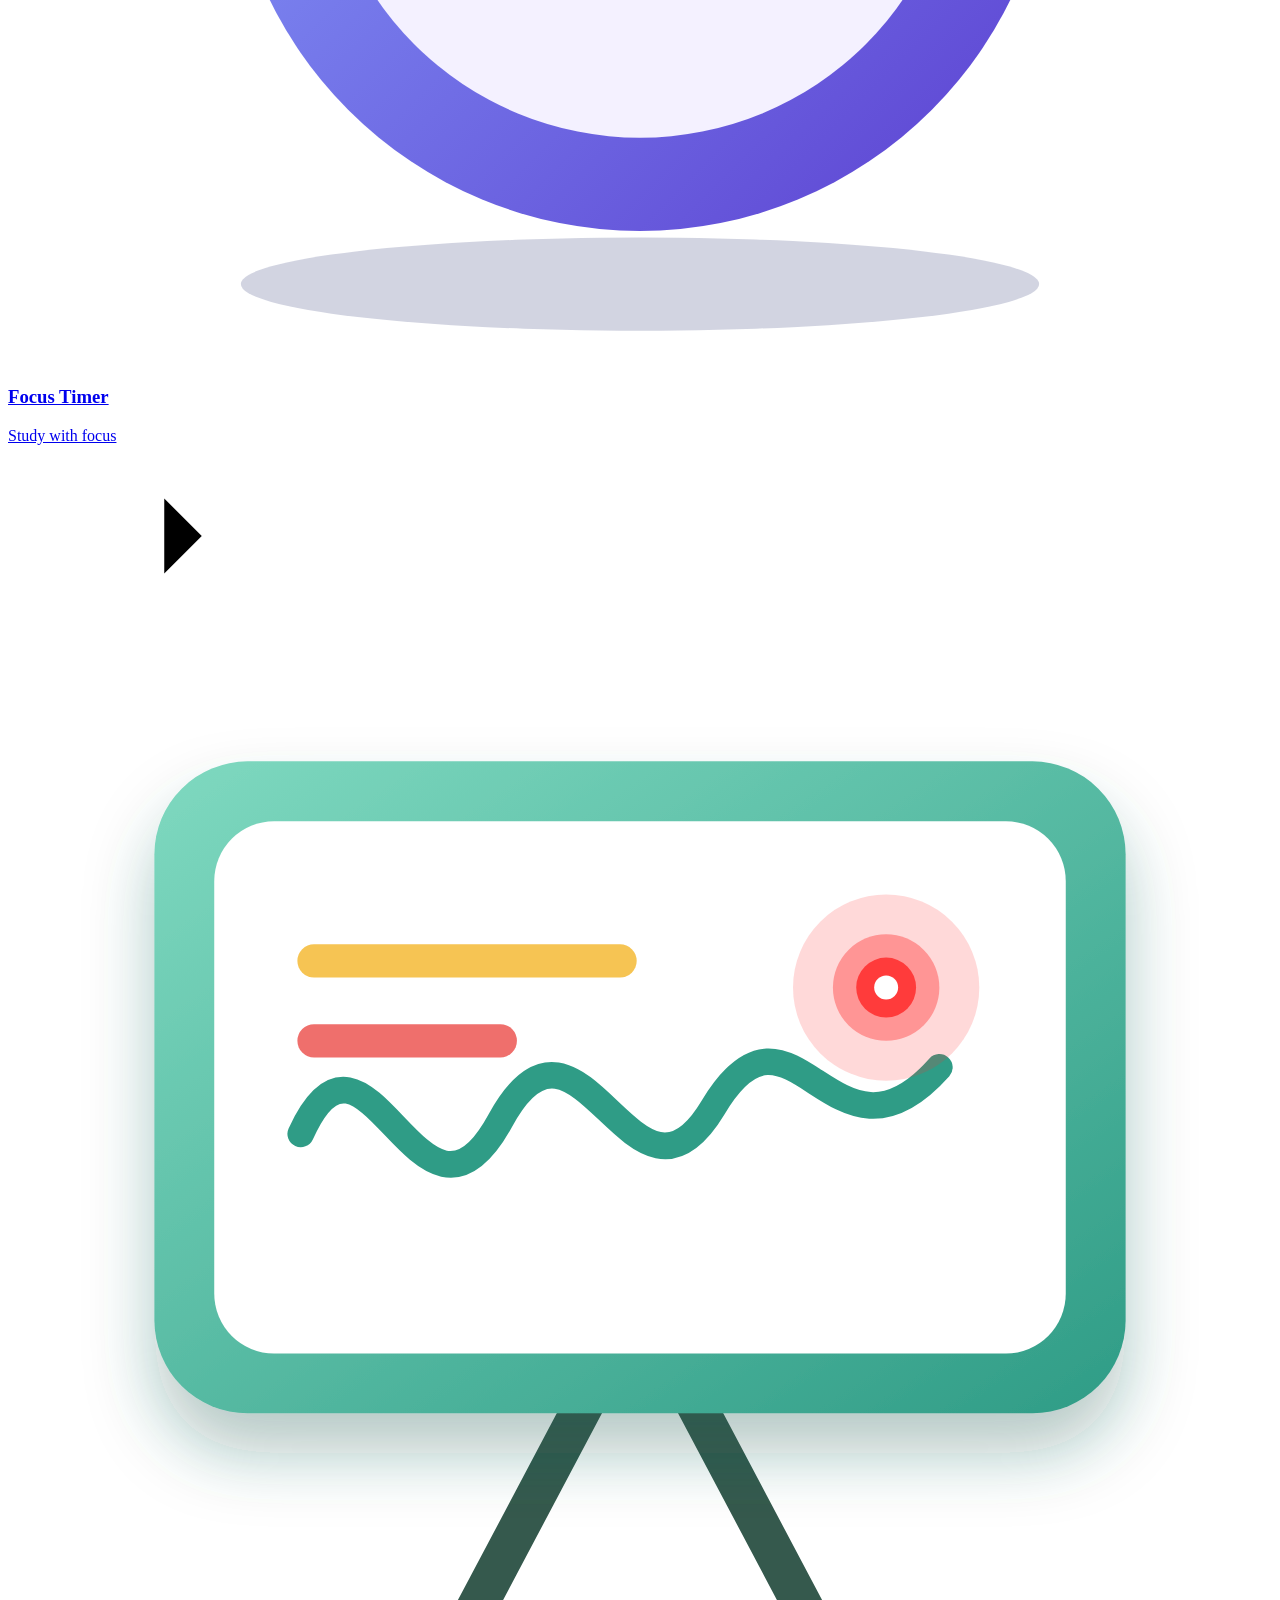
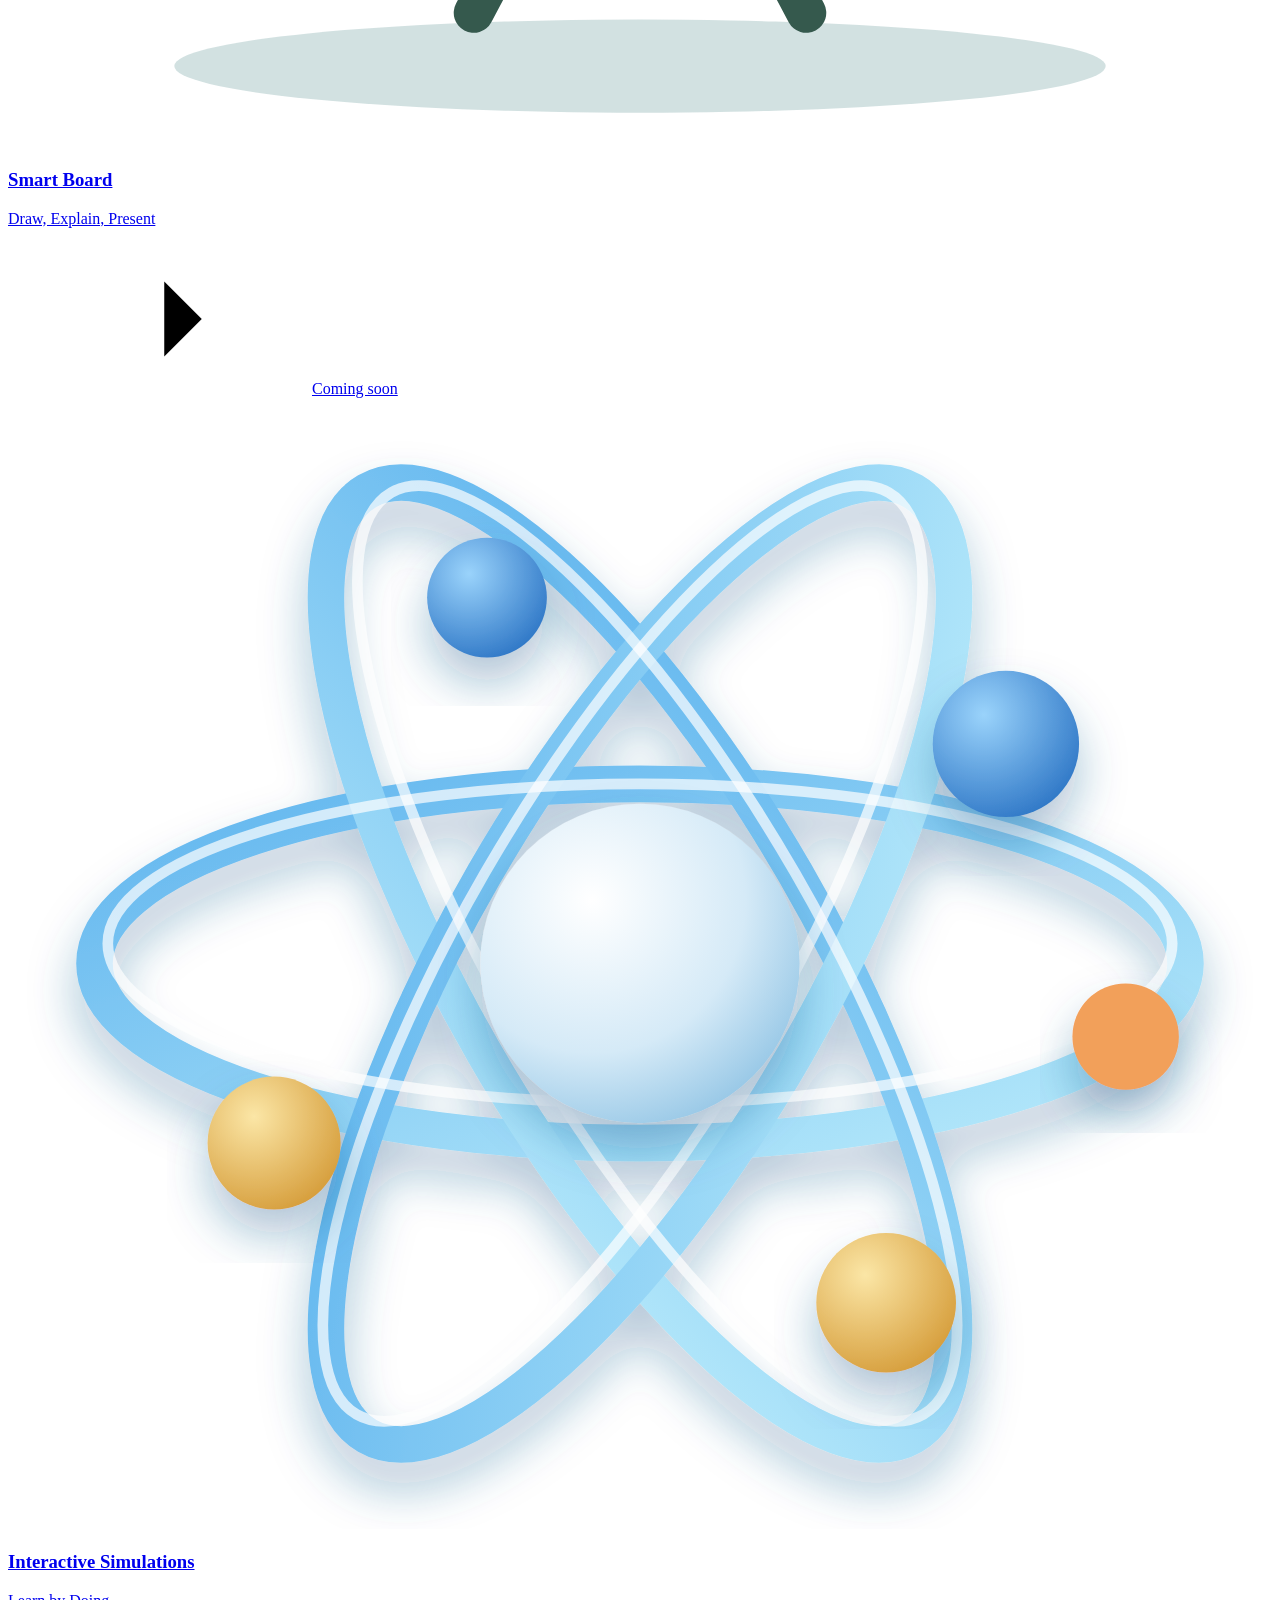
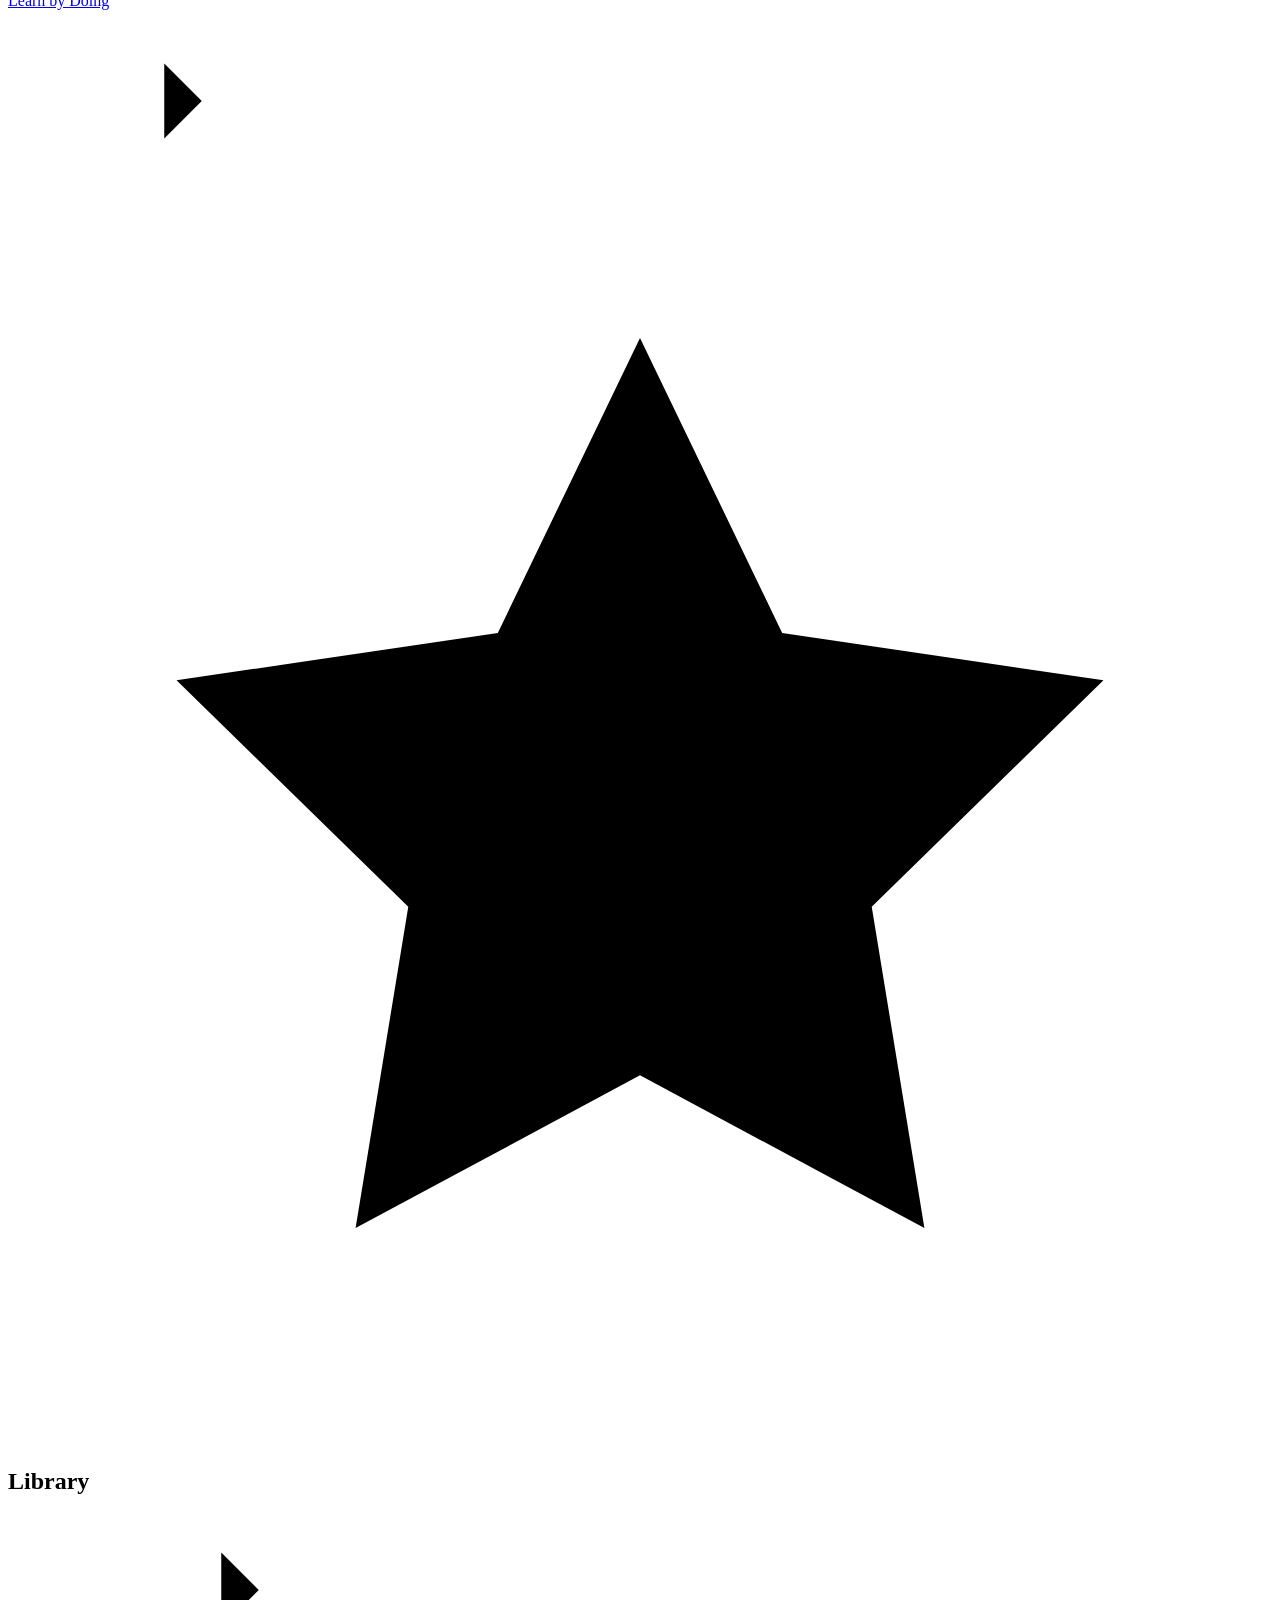
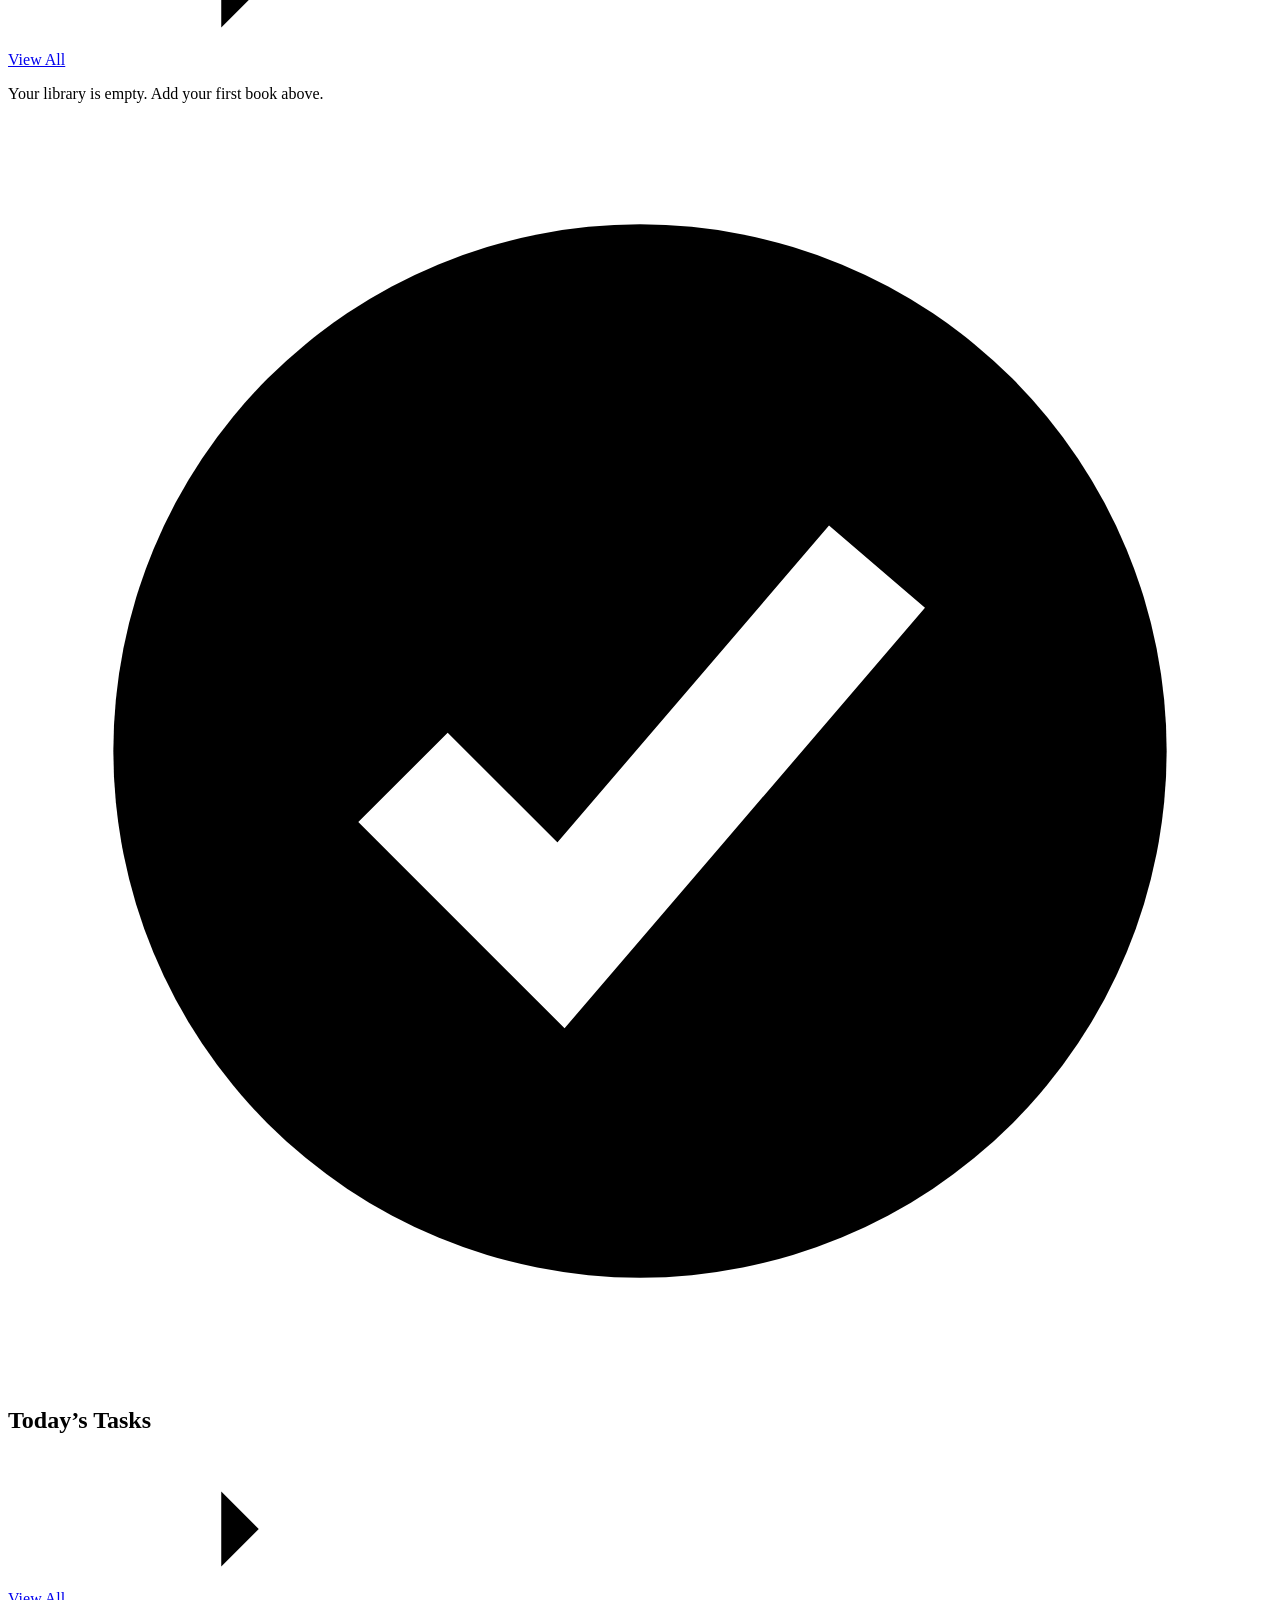
==== commit 08df9de1: "Update index.html" ====
--- a/index.html
+++ b/index.html
@@ -1,3 +1,4 @@
+
 <!doctype html>
 <html lang="en" dir="ltr">
 <head>
